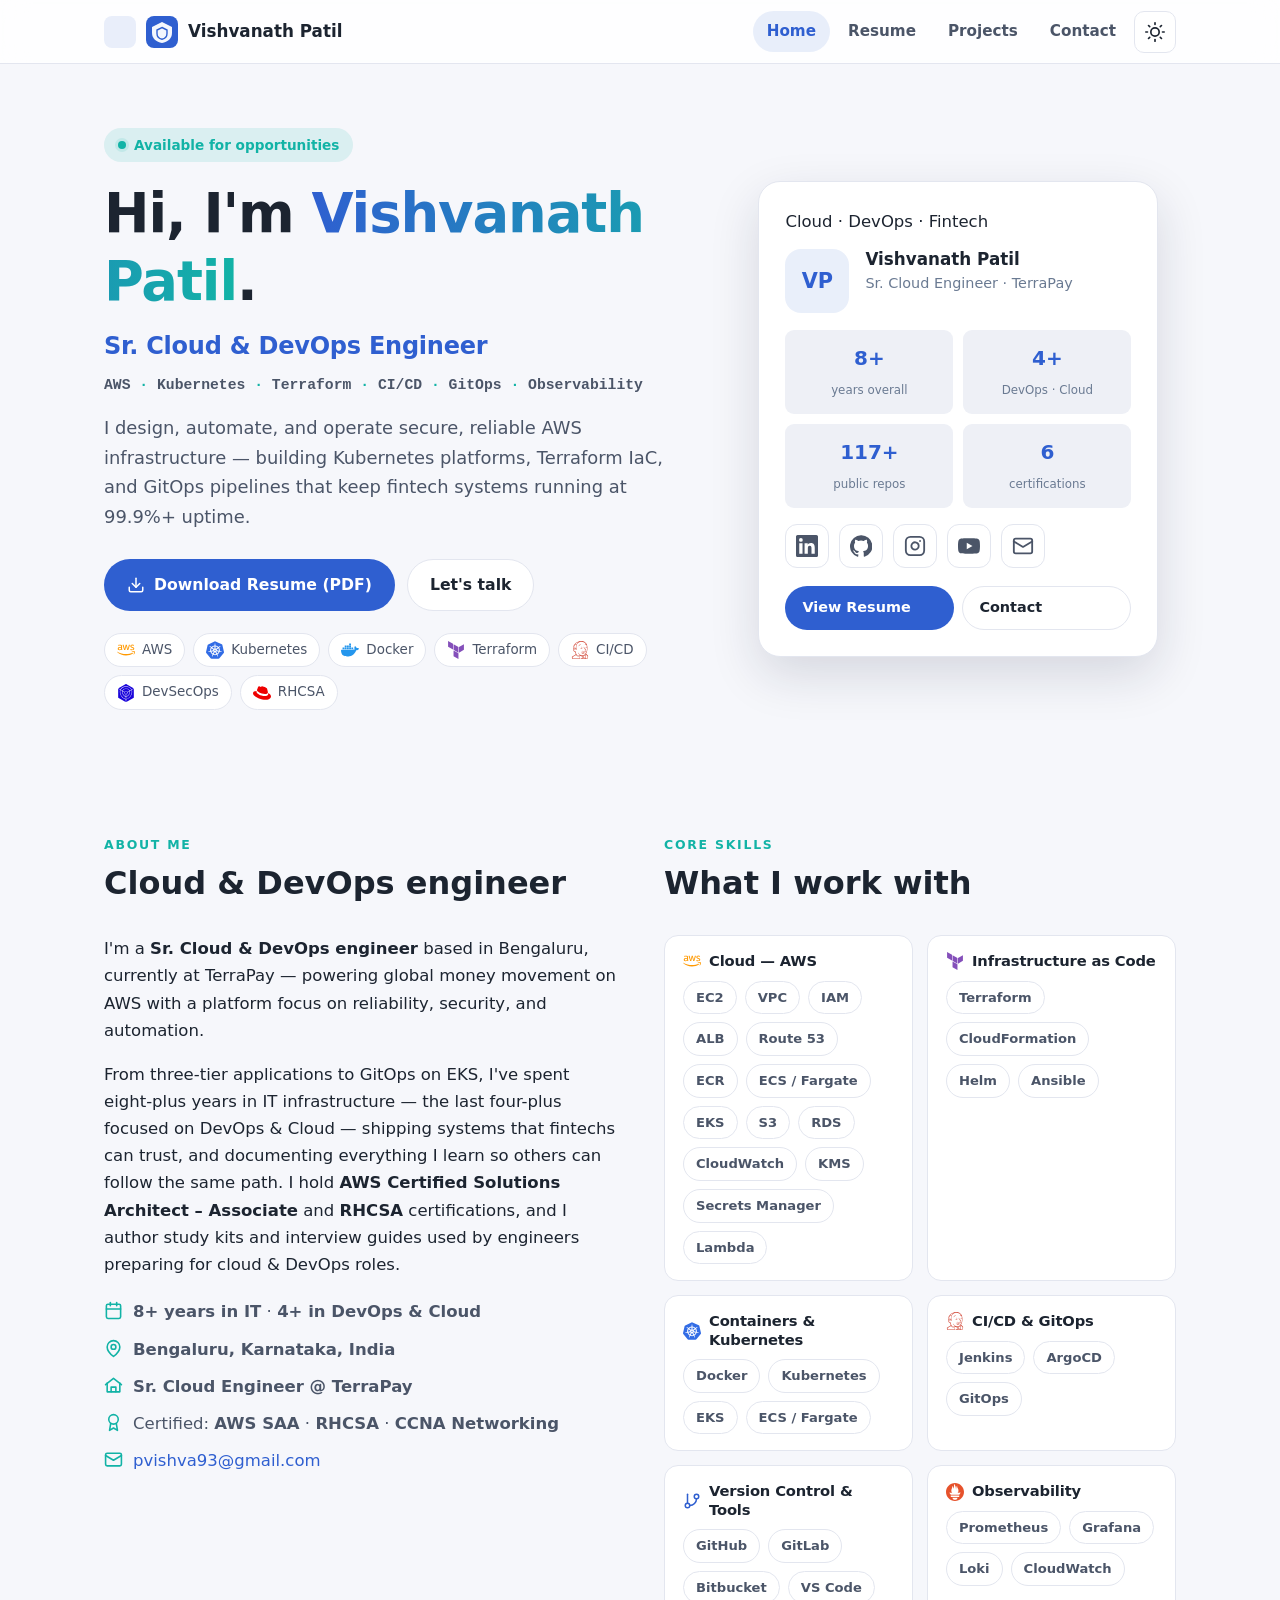
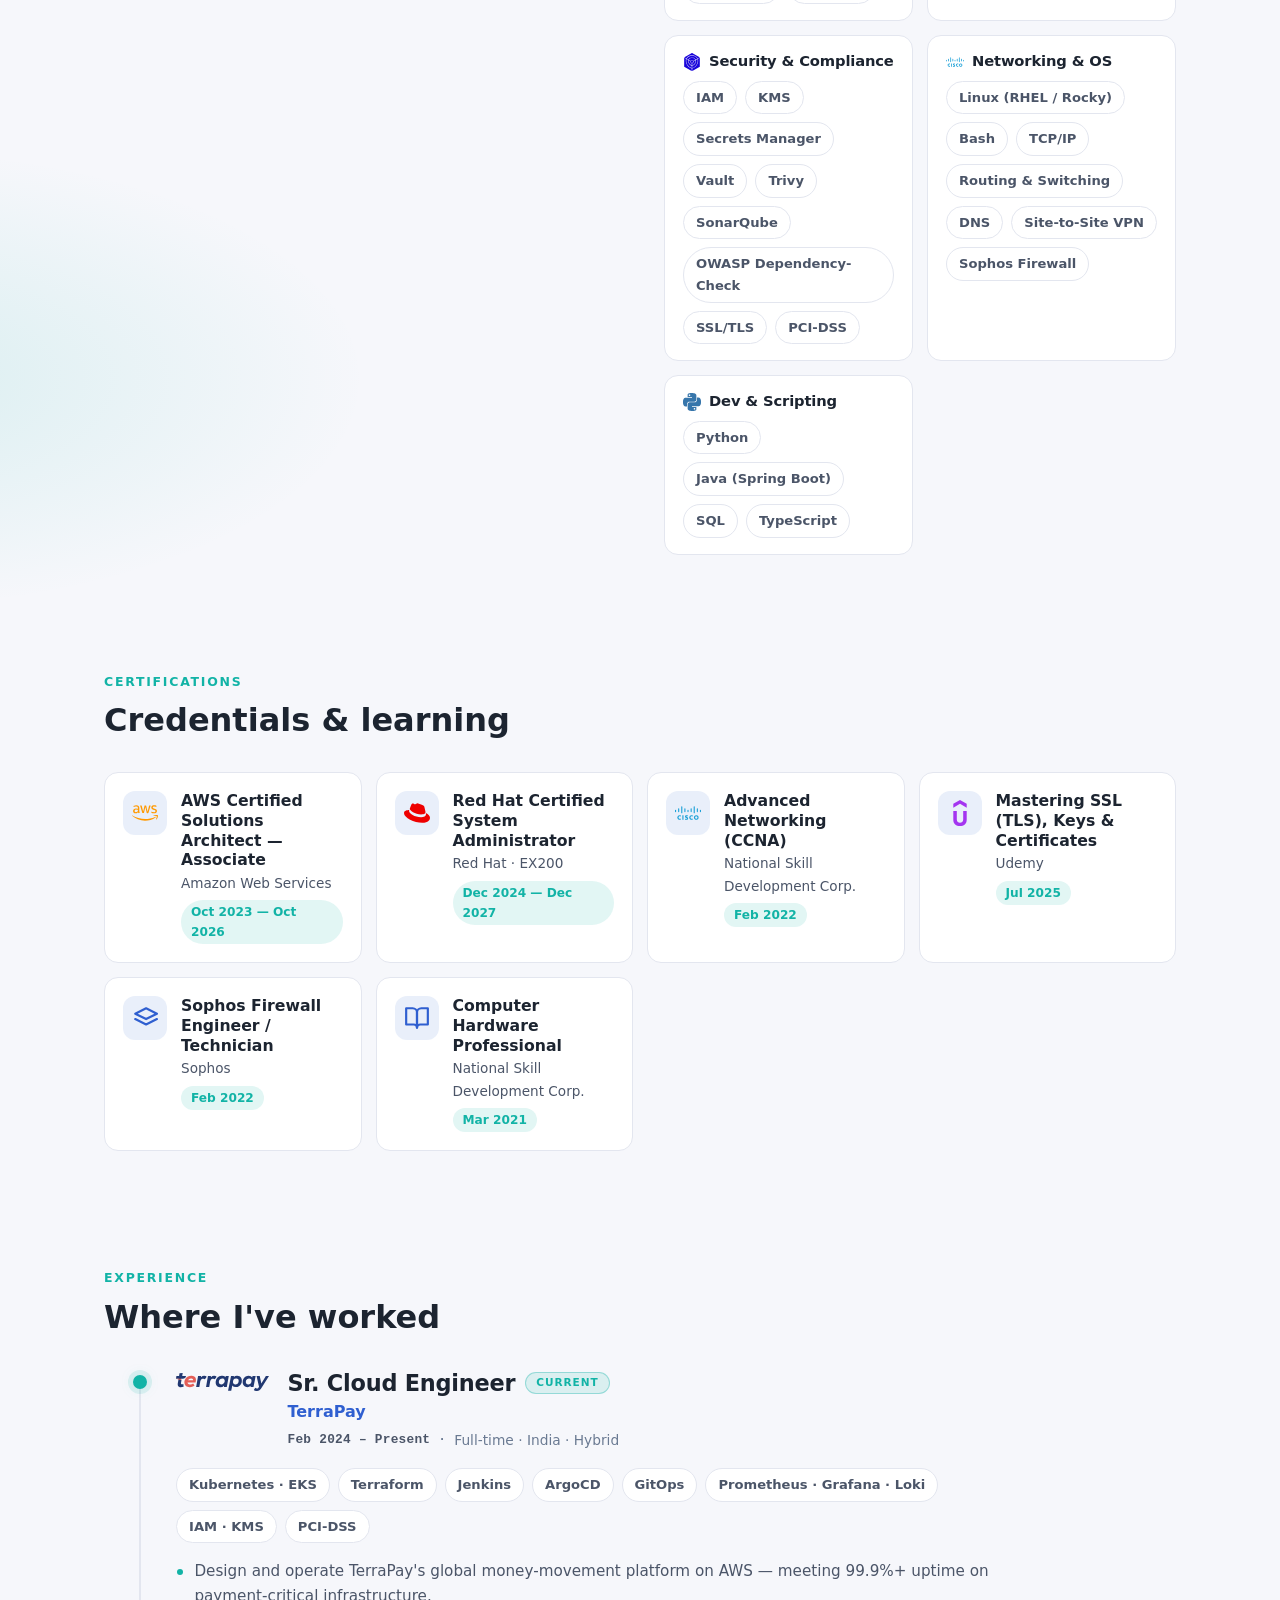
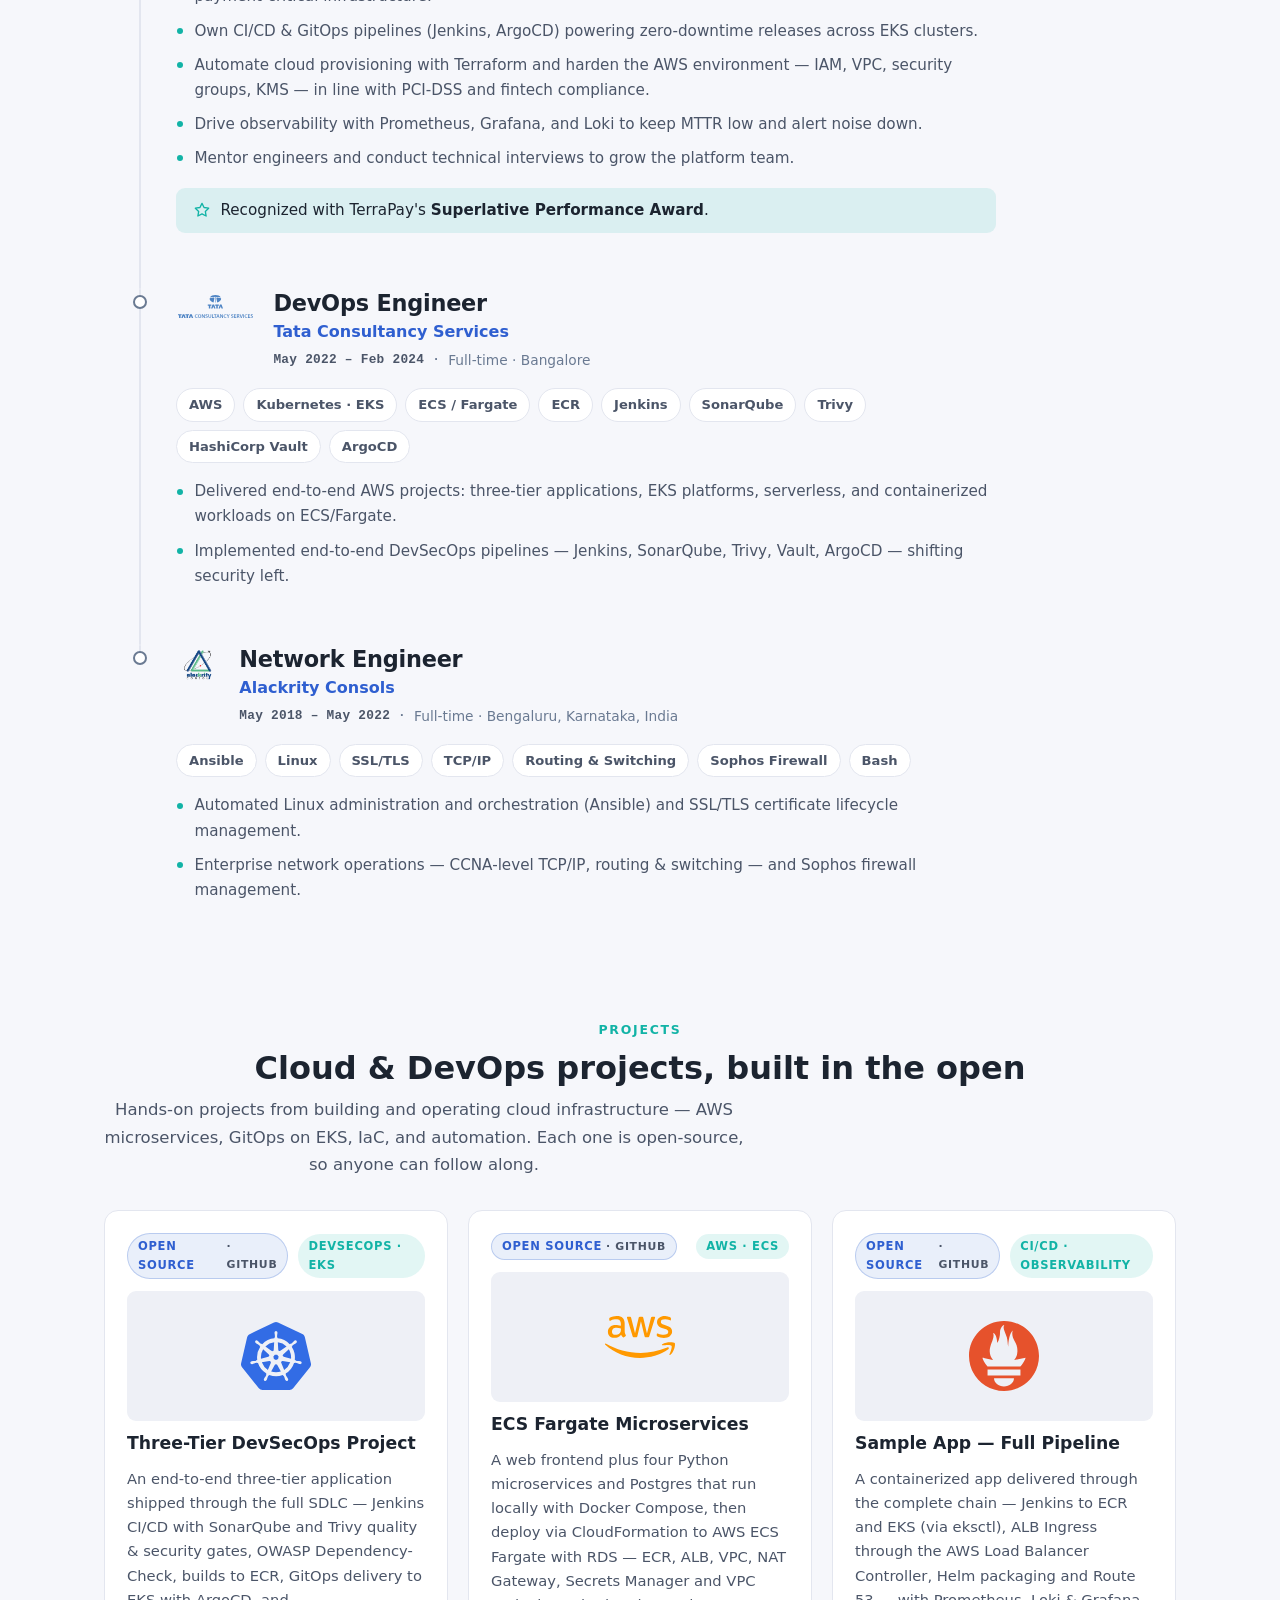
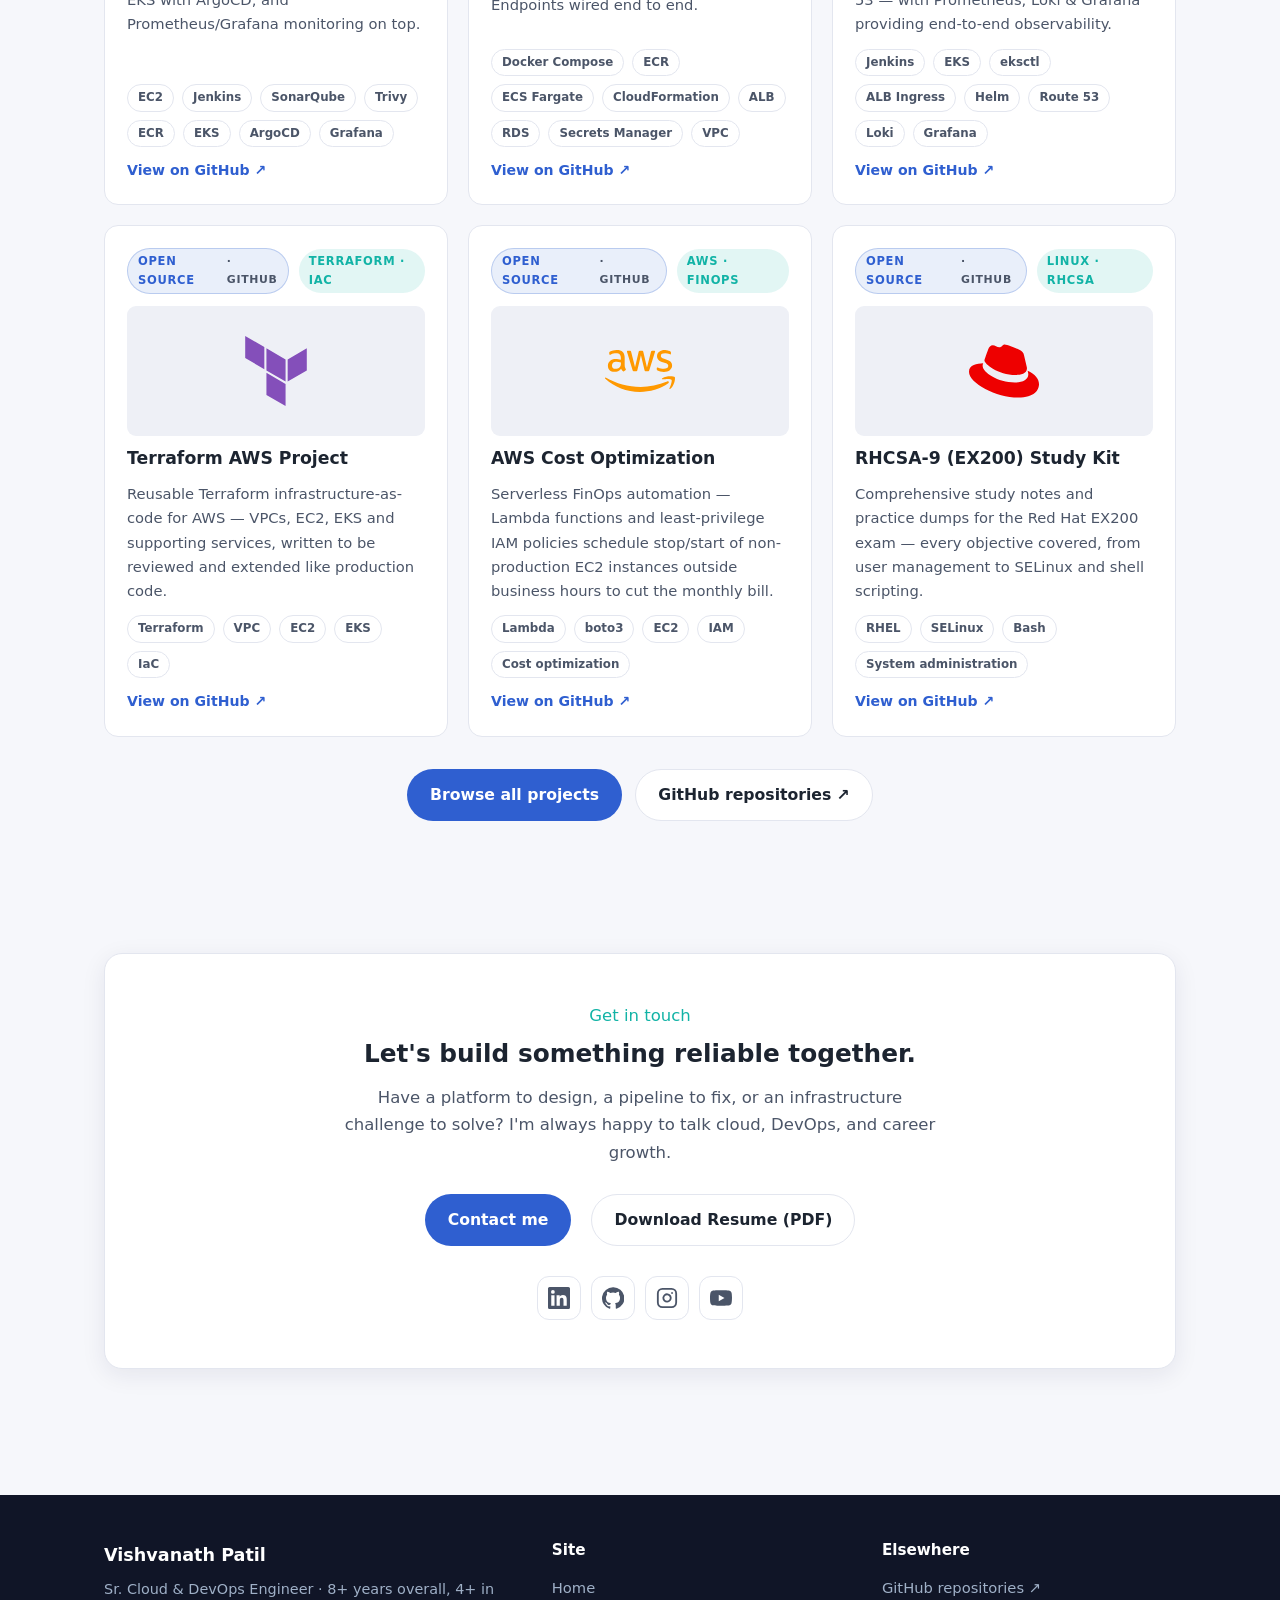
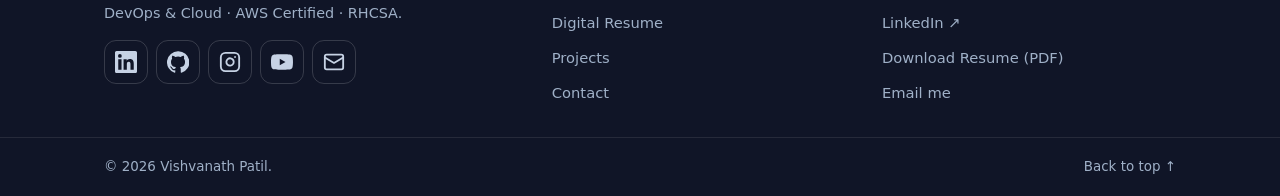
==== index.html @ a696e3a3 "Declutter resume CTAs, add open-to line, unify labels, tighten education - Hero drops the redundant " ====
<!DOCTYPE html>
<html lang="en">
<head>
  <meta charset="UTF-8">
  <meta name="viewport" content="width=device-width, initial-scale=1">
  <meta name="color-scheme" content="dark light">
  <title>Vishvanath Patil — Sr. Cloud &amp; DevOps Engineer</title>
  <meta name="description" content="Vishvanath Patil — Sr. Cloud & DevOps Engineer at TerraPay, Bengaluru. AWS Certified Solutions Architect & RHCSA with 8+ years designing, automating and operating resilient AWS infrastructure — Kubernetes (EKS), Terraform, CI/CD, GitOps and Observability at fintech scale. Portfolio, digital resume and open-source projects.">
  <meta name="author" content="Vishvanath Patil">
  <meta name="theme-color" content="#2f5fd0">
  <link rel="canonical" href="https://Vishvanath-Patil.github.io/My-Project/">

  <!-- Open Graph (social sharing) -->
  <meta property="og:title" content="Vishvanath Patil — Sr. Cloud & DevOps Engineer">
  <meta property="og:description" content="AWS · Kubernetes · Terraform · CI/CD · GitOps · Observability. Sr. Cloud & DevOps Engineer with 8+ years designing, automating and operating resilient AWS infrastructure at fintech scale.">
  <meta property="og:type" content="website">
  <meta property="og:url" content="https://Vishvanath-Patil.github.io/My-Project/">
  <meta property="og:image" content="https://Vishvanath-Patil.github.io/My-Project/assets/img/og-cover.svg">
  <meta property="og:site_name" content="Vishvanath Patil — Career Portfolio">

  <!-- Twitter / X card -->
  <meta name="twitter:card" content="summary_large_image">
  <meta name="twitter:title" content="Vishvanath Patil — Sr. Cloud & DevOps Engineer">
  <meta name="twitter:description" content="AWS · Kubernetes · Terraform · CI/CD · GitOps · Observability — designing, automating and operating resilient AWS infrastructure at fintech scale.">
  <meta name="twitter:image" content="https://Vishvanath-Patil.github.io/My-Project/assets/img/og-cover.svg">

  <link rel="icon" type="image/svg+xml" href="favicon.svg">
  <link rel="stylesheet" href="assets/css/style.css">

  <!-- Structured data: Person -->
  <script type="application/ld+json">
  {
    "@context": "https://schema.org/",
    "@type": "Person",
    "name": "Vishvanath Patil",
    "url": "https://Vishvanath-Patil.github.io/My-Project/",
    "image": "https://github.com/Vishvanath-Patil.png",
    "jobTitle": "Sr. Cloud Engineer",
    "worksFor": { "@type": "Organization", "name": "TerraPay" },
    "address": { "@type": "PostalAddress", "addressLocality": "Bengaluru", "addressRegion": "Karnataka", "addressCountry": "IN" },
    "email": "mailto:pvishva93@gmail.com",
    "telephone": "+91-92410-93877",
    "alumniOf": { "@type": "CollegeOrUniversity", "name": "B.E., Computer Engineering" },
    "knowsAbout": ["AWS", "Kubernetes", "Terraform", "CI/CD", "GitOps", "DevSecOps", "Observability", "Docker", "Jenkins", "ArgoCD", "Linux", "Networking"],
    "sameAs": [
      "https://github.com/Vishvanath-Patil",
      "https://www.linkedin.com/in/vishvanath-patil/",
      "https://instagram.com/vishvanath.patil",
      "https://youtube.com/@VishvanathPatil"
    ]
  }
  </script>
</head>
<body id="top">
  <a class="skip-link" href="#main">Skip to main content</a>

  <!-- ======================= NAV ======================= -->
  <header class="nav">
    <div class="nav-inner">
      <a class="nav-brand" href="index.html" aria-label="Home">
        <span class="nav-photo" data-avatar></span>
        <svg class="brand-shield" viewBox="0 0 32 32" fill="none" aria-hidden="true" focusable="false">
          <rect width="32" height="32" rx="8" fill="#2f5fd0"/>
          <path d="M16 6 26 11v6c0 5.5-4.2 9.1-10 9.9-5.8-.8-10-4.4-10-9.9v-6L16 6z" fill="#fff" opacity=".95"/>
          <path d="M16 11.5 21 14v3.6c0 3.2-2.3 5.2-5 5.7-2.7-.5-5-2.5-5-5.7V14l5-2.5z" fill="none" stroke="#2f5fd0" stroke-width="1.4"/>
        </svg>
        <span data-brand-name>Vishvanath Patil</span>
      </a>

      <button class="nav-toggle" id="navToggle" aria-controls="navMenu" aria-expanded="false" aria-label="Toggle navigation menu">
        <svg viewBox="0 0 24 24" fill="none" stroke="currentColor" stroke-width="2" stroke-linecap="round" aria-hidden="true" focusable="false"><line x1="4" y1="7" x2="20" y2="7"/><line x1="4" y1="12" x2="20" y2="12"/><line x1="4" y1="17" x2="20" y2="17"/></svg>
      </button>

      <ul class="nav-links" id="navMenu">
        <li><a href="index.html" aria-current="page">Home</a></li>
        <li><a href="resume.html">Resume</a></li>
        <li><a href="products.html">Projects</a></li>
        <li><a href="contact.html">Contact</a></li>
        <li>
          <button class="icon-btn" id="themeToggle" aria-label="Toggle dark / light theme">
            <svg class="icon-theme-dark" viewBox="0 0 24 24" fill="none" stroke="currentColor" stroke-width="2" stroke-linecap="round" stroke-linejoin="round" aria-hidden="true" focusable="false"><path d="M21 12.79A9 9 0 1 1 11.21 3 7 7 0 0 0 21 12.79z"/></svg>
            <svg class="icon-theme-light" viewBox="0 0 24 24" fill="none" stroke="currentColor" stroke-width="2" stroke-linecap="round" stroke-linejoin="round" aria-hidden="true" focusable="false"><circle cx="12" cy="12" r="5"/><line x1="12" y1="1" x2="12" y2="3"/><line x1="12" y1="21" x2="12" y2="23"/><line x1="4.22" y1="4.22" x2="5.64" y2="5.64"/><line x1="18.36" y1="18.36" x2="19.78" y2="19.78"/><line x1="1" y1="12" x2="3" y2="12"/><line x1="21" y1="12" x2="23" y2="12"/><line x1="4.22" y1="19.78" x2="5.64" y2="18.36"/><line x1="18.36" y1="5.64" x2="19.78" y2="4.22"/></svg>
          </button>
        </li>
      </ul>
    </div>
  </header>

  <main id="main">

    <!-- ======================= HERO ======================= -->
    <section class="hero">
      <div class="wrap hero-grid">
        <div>
          <span class="hero-eyebrow"><span class="dot"></span> Available for opportunities</span>
          <h1>Hi, I'm <span class="grad">Vishvanath Patil</span>.</h1>
          <p class="hero-role">Sr. Cloud &amp; DevOps Engineer</p>
          <p class="hero-stack">AWS <span class="dot-sep">·</span> Kubernetes <span class="dot-sep">·</span> Terraform <span class="dot-sep">·</span> CI/CD <span class="dot-sep">·</span> GitOps <span class="dot-sep">·</span> Observability</p>
          <p class="hero-sub">I design, automate, and operate secure, reliable AWS infrastructure — building Kubernetes platforms, Terraform IaC, and GitOps pipelines that keep fintech systems running at 99.9%+ uptime.</p>

          <div class="hero-cta">
            <a class="btn btn-primary" href="assets/resume/Resume.pdf" download="Vishvanath-Patil-Resume.pdf">
              <svg viewBox="0 0 24 24" fill="none" stroke="currentColor" stroke-width="2" stroke-linecap="round" stroke-linejoin="round" aria-hidden="true" focusable="false"><path d="M21 15v4a2 2 0 0 1-2 2H5a2 2 0 0 1-2-2v-4"/><polyline points="7 10 12 15 17 10"/><line x1="12" y1="15" x2="12" y2="3"/></svg>
              Download Resume (PDF)
            </a>
            <a class="btn btn-ghost" href="contact.html">Let's talk</a>
          </div>

          <ul class="hero-quick">
            <li><img src="assets/img/brand/aws.svg" alt="">AWS</li>
            <li><img src="assets/img/brand/kubernetes.svg" alt="">Kubernetes</li>
            <li><img src="assets/img/brand/docker.svg" alt="">Docker</li>
            <li><img src="assets/img/brand/terraform.svg" alt="">Terraform</li>
            <li><img src="assets/img/brand/jenkins.svg" alt="">CI/CD</li>
            <li><img src="assets/img/brand/trivy.svg" alt="">DevSecOps</li>
            <li><img src="assets/img/brand/redhat.svg" alt="">RHCSA</li>
          </ul>
        </div>

        <!-- hero art: profile card -->
        <div class="hero-art">
          <div class="hero-card">
            <div class="card-top">
              <span class="card-tag">Cloud · DevOps · Fintech</span>
            </div>
            <div style="display:flex; align-items:center; gap:16px; margin-top:14px;">
              <span data-avatar style="flex:0 0 auto; width:64px; height:64px; border-radius:16px; background:var(--primary-soft); color:var(--primary); display:inline-flex; align-items:center; justify-content:center; font-weight:800; font-size:1.3rem;">VP</span>
              <div>
                <h3>Vishvanath Patil</h3>
                <p class="who">Sr. Cloud Engineer · TerraPay</p>
              </div>
            </div>

            <div class="card-stats">
              <div class="card-stat"><b>8+</b><span>years overall</span></div>
              <div class="card-stat"><b>4+</b><span>DevOps · Cloud</span></div>
              <div class="card-stat"><b>117+</b><span>public repos</span></div>
              <div class="card-stat"><b>6</b><span>certifications</span></div>
            </div>

            <ul class="socials" data-socials="mail" style="margin-bottom:18px;"></ul>

            <div class="card-actions">
              <a class="btn btn-primary btn-sm" href="resume.html">View Resume</a>
              <a class="btn btn-ghost btn-sm" href="contact.html">Contact</a>
            </div>
          </div>
        </div>
      </div>
    </section>

    <!-- ======================= ABOUT ======================= -->
    <section id="about">
      <div class="wrap split">
        <div>
          <div class="section-head">
            <span class="eyebrow">About me</span>
            <h2>Cloud &amp; DevOps engineer</h2>
          </div>
          <p>I'm a <strong>Sr. Cloud &amp; DevOps engineer</strong> based in Bengaluru, currently at TerraPay — powering global money movement on AWS with a platform focus on reliability, security, and automation.</p>
          <p>From three-tier applications to GitOps on EKS, I've spent eight-plus years in IT infrastructure — the last four-plus focused on DevOps &amp; Cloud — shipping systems that fintechs can trust, and documenting everything I learn so others can follow the same path. I hold <strong>AWS Certified Solutions Architect – Associate</strong> and <strong>RHCSA</strong> certifications, and I author study kits and interview guides used by engineers preparing for cloud &amp; DevOps roles.</p>

          <ul class="about-facts">
            <li>
              <svg viewBox="0 0 24 24" fill="none" stroke="currentColor" stroke-width="2" stroke-linecap="round" stroke-linejoin="round" aria-hidden="true" focusable="false"><rect x="3" y="4" width="18" height="18" rx="2"/><line x1="16" y1="2" x2="16" y2="6"/><line x1="8" y1="2" x2="8" y2="6"/><line x1="3" y1="10" x2="21" y2="10"/></svg>
              <span><b>8+ years in IT</b> · <b>4+ in DevOps &amp; Cloud</b></span>
            </li>
            <li>
              <svg viewBox="0 0 24 24" fill="none" stroke="currentColor" stroke-width="2" stroke-linecap="round" stroke-linejoin="round" aria-hidden="true" focusable="false"><path d="M20 10c0 6-8 12-8 12s-8-6-8-12a8 8 0 0 1 16 0z"/><circle cx="12" cy="10" r="3"/></svg>
              <span><b>Bengaluru, Karnataka, India</b></span>
            </li>
            <li>
              <svg viewBox="0 0 24 24" fill="none" stroke="currentColor" stroke-width="2" stroke-linecap="round" stroke-linejoin="round" aria-hidden="true" focusable="false"><path d="M22 11 12 3 2 11"/><path d="M4 9v11h16V9"/><path d="M9 20v-6h6v6"/></svg>
              <span><b>Sr. Cloud Engineer @ TerraPay</b></span>
            </li>
            <li>
              <svg viewBox="0 0 24 24" fill="none" stroke="currentColor" stroke-width="2" stroke-linecap="round" stroke-linejoin="round" aria-hidden="true" focusable="false"><circle cx="12" cy="8" r="6"/><path d="M15.5 13 17 22l-5-3-5 3 1.5-9"/></svg>
              <span>Certified: <b>AWS SAA</b> · <b>RHCSA</b> · <b>CCNA Networking</b></span>
            </li>
            <li>
              <svg viewBox="0 0 24 24" fill="none" stroke="currentColor" stroke-width="2" stroke-linecap="round" stroke-linejoin="round" aria-hidden="true" focusable="false"><rect x="2" y="4" width="20" height="16" rx="2"/><path d="m22 7-10 6L2 7"/></svg>
              <span><a href="mailto:pvishva93@gmail.com">pvishva93@gmail.com</a></span>
            </li>
          </ul>
        </div>

        <!-- skills -->
        <div>
          <div class="section-head">
            <span class="eyebrow">Core skills</span>
            <h2>What I work with</h2>
          </div>
          <div class="skill-groups">
            <div class="skill-group">
              <h3><img src="assets/img/brand/aws.svg" alt="AWS logo">Cloud — AWS</h3>
              <ul class="chips">
                <li>EC2</li><li>VPC</li><li>IAM</li><li>ALB</li><li>Route 53</li><li>ECR</li><li>ECS / Fargate</li><li>EKS</li><li>S3</li><li>RDS</li><li>CloudWatch</li><li>KMS</li><li>Secrets Manager</li><li>Lambda</li>
              </ul>
            </div>
            <div class="skill-group">
              <h3><img src="assets/img/brand/terraform.svg" alt="Terraform logo">Infrastructure as Code</h3>
              <ul class="chips">
                <li>Terraform</li><li>CloudFormation</li><li>Helm</li><li>Ansible</li>
              </ul>
            </div>
            <div class="skill-group">
              <h3><img src="assets/img/brand/kubernetes.svg" alt="Kubernetes logo">Containers &amp; Kubernetes</h3>
              <ul class="chips">
                <li>Docker</li><li>Kubernetes</li><li>EKS</li><li>ECS / Fargate</li>
              </ul>
            </div>
            <div class="skill-group">
              <h3><img src="assets/img/brand/jenkins.svg" alt="Jenkins logo">CI/CD &amp; GitOps</h3>
              <ul class="chips">
                <li>Jenkins</li><li>ArgoCD</li><li>GitOps</li>
              </ul>
            </div>
            <div class="skill-group">
              <h3><svg viewBox="0 0 24 24" fill="none" stroke="currentColor" stroke-width="2" stroke-linecap="round" stroke-linejoin="round" aria-hidden="true" focusable="false"><line x1="6" y1="3" x2="6" y2="15"/><circle cx="18" cy="6" r="3"/><circle cx="6" cy="18" r="3"/><path d="M18 9a9 9 0 0 1-9 9"/></svg>Version Control &amp; Tools</h3>
              <ul class="chips">
                <li>GitHub</li><li>GitLab</li><li>Bitbucket</li><li>VS Code</li>
              </ul>
            </div>
            <div class="skill-group">
              <h3><img src="assets/img/brand/prometheus.svg" alt="Prometheus logo">Observability</h3>
              <ul class="chips">
                <li>Prometheus</li><li>Grafana</li><li>Loki</li><li>CloudWatch</li>
              </ul>
            </div>
            <div class="skill-group">
              <h3><img src="assets/img/brand/trivy.svg" alt="Trivy logo">Security &amp; Compliance</h3>
              <ul class="chips">
                <li>IAM</li><li>KMS</li><li>Secrets Manager</li><li>Vault</li><li>Trivy</li><li>SonarQube</li><li>OWASP Dependency-Check</li><li>SSL/TLS</li><li>PCI-DSS</li>
              </ul>
            </div>
            <div class="skill-group">
              <h3><img src="assets/img/brand/cisco.svg" alt="Cisco logo">Networking &amp; OS</h3>
              <ul class="chips">
                <li>Linux (RHEL / Rocky)</li><li>Bash</li><li>TCP/IP</li><li>Routing &amp; Switching</li><li>DNS</li><li>Site-to-Site VPN</li><li>Sophos Firewall</li>
              </ul>
            </div>
            <div class="skill-group">
              <h3><img src="assets/img/brand/python.svg" alt="Python logo">Dev &amp; Scripting</h3>
              <ul class="chips">
                <li>Python</li><li>Java (Spring Boot)</li><li>SQL</li><li>TypeScript</li>
              </ul>
            </div>
          </div>
        </div>
      </div>
    </section>

    <!-- ======================= CERTIFICATIONS ======================= -->
    <section id="certs">
      <div class="wrap">
        <div class="section-head">
          <span class="eyebrow">Certifications</span>
          <h2>Credentials &amp; learning</h2>
        </div>
        <div class="cert-grid">
          <div class="cert">
            <span class="ico"><img src="assets/img/brand/aws.svg" alt=""></span>
            <div>
              <h4>AWS Certified Solutions Architect — Associate</h4>
              <p>Amazon Web Services</p>
              <span class="when">Oct 2023 — Oct 2026</span>
            </div>
          </div>
          <div class="cert">
            <span class="ico"><img src="assets/img/brand/redhat.svg" alt=""></span>
            <div>
              <h4>Red Hat Certified System Administrator</h4>
              <p>Red Hat · EX200</p>
              <span class="when">Dec 2024 — Dec 2027</span>
            </div>
          </div>
          <div class="cert">
            <span class="ico"><img src="assets/img/brand/cisco.svg" alt=""></span>
            <div>
              <h4>Advanced Networking (CCNA)</h4>
              <p>National Skill Development Corp.</p>
              <span class="when">Feb 2022</span>
            </div>
          </div>
          <div class="cert">
            <span class="ico"><img src="assets/img/brand/udemy.svg" alt=""></span>
            <div>
              <h4>Mastering SSL (TLS), Keys &amp; Certificates</h4>
              <p>Udemy</p>
              <span class="when">Jul 2025</span>
            </div>
          </div>
          <div class="cert">
            <span class="ico"><svg viewBox="0 0 24 24" fill="none" stroke="currentColor" stroke-width="2" stroke-linecap="round" stroke-linejoin="round" aria-hidden="true" focusable="false"><path d="M23 8l-10 5L3 8l10-5 10 5z"/><path d="M3 13l10 5 10-5"/></svg></span>
            <div>
              <h4>Sophos Firewall Engineer / Technician</h4>
              <p>Sophos</p>
              <span class="when">Feb 2022</span>
            </div>
          </div>
          <div class="cert">
            <span class="ico"><svg viewBox="0 0 24 24" fill="none" stroke="currentColor" stroke-width="2" stroke-linecap="round" stroke-linejoin="round" aria-hidden="true" focusable="false"><path d="M2 3h6a4 4 0 0 1 4 4v14a3 3 0 0 0-3-3H2z"/><path d="M22 3h-6a4 4 0 0 0-4 4v14a3 3 0 0 1 3-3h7z"/></svg></span>
            <div>
              <h4>Computer Hardware Professional</h4>
              <p>National Skill Development Corp.</p>
              <span class="when">Mar 2021</span>
            </div>
          </div>
        </div>
      </div>
    </section>

    <!-- ======================= EXPERIENCE ======================= -->
    <section id="experience">
      <div class="wrap">
        <div class="section-head">
          <span class="eyebrow">Experience</span>
          <h2>Where I've worked</h2>
        </div>
        <ul class="exp-list">
          <li class="exp-item exp-item--current">
            <div class="exp-rail" aria-hidden="true"><span class="exp-node"></span></div>
            <article class="exp-entry">
              <header class="exp-head">
                <span class="exp-logo exp-logo--terrapay">
                  <img class="exp-logo--light" src="assets/img/employers/terrapay.svg" alt="TerraPay" width="149" height="29" loading="lazy" decoding="async">
                  <img class="exp-logo--dark" src="assets/img/employers/terrapay-white.svg" alt="TerraPay" width="149" height="29" loading="lazy" decoding="async">
                </span>
                <div class="exp-id">
                  <h3 class="exp-role">Sr. Cloud Engineer <span class="exp-tag">Current</span></h3>
                  <p class="exp-company">TerraPay</p>
                  <p class="exp-meta"><span class="exp-when"><time datetime="2024-02">Feb 2024</time> – Present</span><span class="exp-where">Full-time · India · Hybrid</span></p>
                </div>
              </header>
              <ul class="chips" aria-label="Technologies">
                <li>Kubernetes · EKS</li>
                <li>Terraform</li>
                <li>Jenkins</li>
                <li>ArgoCD</li>
                <li>GitOps</li>
                <li>Prometheus · Grafana · Loki</li>
                <li>IAM · KMS</li>
                <li>PCI-DSS</li>
              </ul>
              <ul class="exp-points">
                <li>Design and operate TerraPay's global money-movement platform on AWS — meeting 99.9%+ uptime on payment-critical infrastructure.</li>
                <li>Own CI/CD &amp; GitOps pipelines (Jenkins, ArgoCD) powering zero-downtime releases across EKS clusters.</li>
                <li>Automate cloud provisioning with Terraform and harden the AWS environment — IAM, VPC, security groups, KMS — in line with PCI-DSS and fintech compliance.</li>
                <li>Drive observability with Prometheus, Grafana, and Loki to keep MTTR low and alert noise down.</li>
                <li>Mentor engineers and conduct technical interviews to grow the platform team.</li>
                <li class="exp-award">
                  <svg viewBox="0 0 24 24" fill="none" stroke="currentColor" stroke-width="2" stroke-linecap="round" stroke-linejoin="round" aria-hidden="true" focusable="false"><polygon points="12 2 15.09 8.26 22 9.27 17 14.14 18.18 21.02 12 17.77 5.82 21.02 7 14.14 2 9.27 8.91 8.26 12 2"/></svg>
                  <span>Recognized with TerraPay's <strong>Superlative Performance Award</strong>.</span>
                </li>
              </ul>
            </article>
          </li>
          <li class="exp-item">
            <div class="exp-rail" aria-hidden="true"><span class="exp-node"></span></div>
            <article class="exp-entry">
              <header class="exp-head">
                <span class="exp-logo exp-logo--tcs">
                  <img class="exp-logo--light" src="assets/img/employers/tcs.svg" alt="Tata Consultancy Services" width="400" height="130" loading="lazy" decoding="async">
                  <img class="exp-logo--dark" src="assets/img/employers/tcs-white.svg" alt="Tata Consultancy Services" width="400" height="130" loading="lazy" decoding="async">
                </span>
                <div class="exp-id">
                  <h3 class="exp-role">DevOps Engineer</h3>
                  <p class="exp-company">Tata Consultancy Services</p>
                  <p class="exp-meta"><span class="exp-when"><time datetime="2022-05">May 2022</time> – <time datetime="2024-02">Feb 2024</time></span><span class="exp-where">Full-time · Bangalore</span></p>
                </div>
              </header>
              <ul class="chips" aria-label="Technologies">
                <li>AWS</li>
                <li>Kubernetes · EKS</li>
                <li>ECS / Fargate</li>
                <li>ECR</li>
                <li>Jenkins</li>
                <li>SonarQube</li>
                <li>Trivy</li>
                <li>HashiCorp Vault</li>
                <li>ArgoCD</li>
              </ul>
              <ul class="exp-points">
                <li>Delivered end-to-end AWS projects: three-tier applications, EKS platforms, serverless, and containerized workloads on ECS/Fargate.</li>
                <li>Implemented end-to-end DevSecOps pipelines — Jenkins, SonarQube, Trivy, Vault, ArgoCD — shifting security left.</li>
              </ul>
            </article>
          </li>
          <li class="exp-item">
            <div class="exp-rail" aria-hidden="true"><span class="exp-node"></span></div>
            <article class="exp-entry">
              <header class="exp-head">
                <span class="exp-logo exp-logo--alackrity">
                  <img class="exp-logo--light" src="assets/img/employers/alackrity.png" alt="Alackrity Consols" width="640" height="452" loading="lazy" decoding="async">
                  <img class="exp-logo--dark" src="assets/img/employers/alackrity-white.png" alt="Alackrity Consols" width="640" height="452" loading="lazy" decoding="async">
                </span>
                <div class="exp-id">
                  <h3 class="exp-role">Network Engineer</h3>
                  <p class="exp-company">Alackrity Consols</p>
                  <p class="exp-meta"><span class="exp-when"><time datetime="2018-05">May 2018</time> – <time datetime="2022-05">May 2022</time></span><span class="exp-where">Full-time · Bengaluru, Karnataka, India</span></p>
                </div>
              </header>
              <ul class="chips" aria-label="Technologies">
                <li>Ansible</li>
                <li>Linux</li>
                <li>SSL/TLS</li>
                <li>TCP/IP</li>
                <li>Routing &amp; Switching</li>
                <li>Sophos Firewall</li>
                <li>Bash</li>
              </ul>
              <ul class="exp-points">
                <li>Automated Linux administration and orchestration (Ansible) and SSL/TLS certificate lifecycle management.</li>
                <li>Enterprise network operations — CCNA-level TCP/IP, routing &amp; switching — and Sophos firewall management.</li>
              </ul>
            </article>
          </li>
        </ul>
      </div>
    </section>

    <!-- ======================= PROJECTS ======================= -->
    <section id="projects">
      <div class="wrap">
        <div class="section-head center">
          <span class="eyebrow">Projects</span>
          <h2>Cloud &amp; DevOps projects, built in the open</h2>
          <p>Hands-on projects from building and operating cloud infrastructure — AWS microservices, GitOps on EKS, IaC, and automation. Each one is open-source, so anyone can follow along.</p>
        </div>

        <div class="grid-cards">

          <article class="card">
            <div class="card-top">
              <span class="card-price">Open Source <small>· GitHub</small></span>
              <span class="card-tag">DevSecOps · EKS</span>
            </div>
            <div class="thumb">
              <img src="assets/img/brand/kubernetes.svg" alt="">
            </div>
            <h3><a href="https://github.com/Vishvanath-Patil/Jenkins-EKS-ECR-Argocd-Monitoring-Three-Tier-Project" target="_blank" rel="noopener">Three-Tier DevSecOps Project</a></h3>
            <p>An end-to-end three-tier application shipped through the full SDLC — Jenkins CI/CD with SonarQube and Trivy quality &amp; security gates, OWASP Dependency-Check, builds to ECR, GitOps delivery to EKS with ArgoCD, and Prometheus/Grafana monitoring on top.</p>
            <ul class="chips chips-sm" aria-label="Technologies">
              <li>EC2</li><li>Jenkins</li><li>SonarQube</li><li>Trivy</li><li>ECR</li><li>EKS</li><li>ArgoCD</li><li>Grafana</li>
            </ul>
            <div class="link-row">
              <a href="https://github.com/Vishvanath-Patil/Jenkins-EKS-ECR-Argocd-Monitoring-Three-Tier-Project" target="_blank" rel="noopener">View on GitHub ↗</a>
            </div>
          </article>

          <article class="card">
            <div class="card-top">
              <span class="card-price">Open Source <small>· GitHub</small></span>
              <span class="card-tag">AWS · ECS</span>
            </div>
            <div class="thumb">
              <img src="assets/img/brand/aws.svg" alt="">
            </div>
            <h3><a href="https://github.com/Vishvanath-Patil/aws-ecs-fargate-microservices-deployment-project" target="_blank" rel="noopener">ECS Fargate Microservices</a></h3>
            <p>A web frontend plus four Python microservices and Postgres that run locally with Docker Compose, then deploy via CloudFormation to AWS ECS Fargate with RDS — ECR, ALB, VPC, NAT Gateway, Secrets Manager and VPC Endpoints wired end to end.</p>
            <ul class="chips chips-sm" aria-label="Technologies">
              <li>Docker Compose</li><li>ECR</li><li>ECS Fargate</li><li>CloudFormation</li><li>ALB</li><li>RDS</li><li>Secrets Manager</li><li>VPC</li>
            </ul>
            <div class="link-row">
              <a href="https://github.com/Vishvanath-Patil/aws-ecs-fargate-microservices-deployment-project" target="_blank" rel="noopener">View on GitHub ↗</a>
            </div>
          </article>

          <article class="card">
            <div class="card-top">
              <span class="card-price">Open Source <small>· GitHub</small></span>
              <span class="card-tag">CI/CD · Observability</span>
            </div>
            <div class="thumb">
              <img src="assets/img/brand/prometheus.svg" alt="">
            </div>
            <h3><a href="https://github.com/Vishvanath-Patil/Sample-App-Deployment" target="_blank" rel="noopener">Sample App — Full Pipeline</a></h3>
            <p>A containerized app delivered through the complete chain — Jenkins to ECR and EKS (via eksctl), ALB Ingress through the AWS Load Balancer Controller, Helm packaging and Route 53 — with Prometheus, Loki &amp; Grafana providing end-to-end observability.</p>
            <ul class="chips chips-sm" aria-label="Technologies">
              <li>Jenkins</li><li>EKS</li><li>eksctl</li><li>ALB Ingress</li><li>Helm</li><li>Route 53</li><li>Loki</li><li>Grafana</li>
            </ul>
            <div class="link-row">
              <a href="https://github.com/Vishvanath-Patil/Sample-App-Deployment" target="_blank" rel="noopener">View on GitHub ↗</a>
            </div>
          </article>

          <article class="card">
            <div class="card-top">
              <span class="card-price">Open Source <small>· GitHub</small></span>
              <span class="card-tag">Terraform · IaC</span>
            </div>
            <div class="thumb">
              <img src="assets/img/brand/terraform.svg" alt="">
            </div>
            <h3><a href="https://github.com/Vishvanath-Patil/Terraform-AWS-Project" target="_blank" rel="noopener">Terraform AWS Project</a></h3>
            <p>Reusable Terraform infrastructure-as-code for AWS — VPCs, EC2, EKS and supporting services, written to be reviewed and extended like production code.</p>
            <ul class="chips chips-sm" aria-label="Technologies">
              <li>Terraform</li><li>VPC</li><li>EC2</li><li>EKS</li><li>IaC</li>
            </ul>
            <div class="link-row">
              <a href="https://github.com/Vishvanath-Patil/Terraform-AWS-Project" target="_blank" rel="noopener">View on GitHub ↗</a>
            </div>
          </article>

          <article class="card">
            <div class="card-top">
              <span class="card-price">Open Source <small>· GitHub</small></span>
              <span class="card-tag">AWS · FinOps</span>
            </div>
            <div class="thumb">
              <img src="assets/img/brand/aws.svg" alt="">
            </div>
            <h3><a href="https://github.com/Vishvanath-Patil/AWS-Cost-Optimization-Tasks" target="_blank" rel="noopener">AWS Cost Optimization</a></h3>
            <p>Serverless FinOps automation — Lambda functions and least-privilege IAM policies schedule stop/start of non-production EC2 instances outside business hours to cut the monthly bill.</p>
            <ul class="chips chips-sm" aria-label="Technologies">
              <li>Lambda</li><li>boto3</li><li>EC2</li><li>IAM</li><li>Cost optimization</li>
            </ul>
            <div class="link-row">
              <a href="https://github.com/Vishvanath-Patil/AWS-Cost-Optimization-Tasks" target="_blank" rel="noopener">View on GitHub ↗</a>
            </div>
          </article>

          <article class="card">
            <div class="card-top">
              <span class="card-price">Open Source <small>· GitHub</small></span>
              <span class="card-tag">Linux · RHCSA</span>
            </div>
            <div class="thumb">
              <img src="assets/img/brand/redhat.svg" alt="">
            </div>
            <h3><a href="https://github.com/Vishvanath-Patil/RHCSA-9_EX200" target="_blank" rel="noopener">RHCSA-9 (EX200) Study Kit</a></h3>
            <p>Comprehensive study notes and practice dumps for the Red Hat EX200 exam — every objective covered, from user management to SELinux and shell scripting.</p>
            <ul class="chips chips-sm" aria-label="Technologies">
              <li>RHEL</li><li>SELinux</li><li>Bash</li><li>System administration</li>
            </ul>
            <div class="link-row">
              <a href="https://github.com/Vishvanath-Patil/RHCSA-9_EX200" target="_blank" rel="noopener">View on GitHub ↗</a>
            </div>
          </article>

        </div>

        <p class="center" style="margin-top:28px;">
          <a class="btn btn-primary" href="products.html">Browse all projects</a>
          <a class="btn btn-ghost" href="https://github.com/Vishvanath-Patil?tab=repositories" target="_blank" rel="noopener">GitHub repositories ↗</a>
        </p>
      </div>
    </section>

    <!-- ======================= CONTACT CTA ======================= -->
    <section id="contact-cta">
      <div class="wrap">
        <div class="form-card center" style="padding:48px 28px;">
          <span class="eyebrow" style="color:var(--accent);">Get in touch</span>
          <h2 style="margin:10px 0 14px;">Let's build something reliable together.</h2>
          <p style="color:var(--text-soft); max-width:600px; margin:0 auto 24px;">Have a platform to design, a pipeline to fix, or an infrastructure challenge to solve? I'm always happy to talk cloud, DevOps, and career growth.</p>
          <div style="display:flex; flex-wrap:wrap; gap:12px; justify-content:center;">
            <a class="btn btn-primary" href="contact.html">Contact me</a>
            <a class="btn btn-ghost" href="assets/resume/Resume.pdf" download="Vishvanath-Patil-Resume.pdf">Download Resume (PDF)</a>
          </div>
          <ul class="socials" data-socials style="justify-content:center; margin:26px 0 0;"></ul>
        </div>
      </div>
    </section>
  </main>

  <!-- ======================= FOOTER ======================= -->
  <footer class="footer">
    <div class="footer-inner">
      <div>
        <p class="f-brand" data-brand-name>Vishvanath Patil</p>
        <p>Sr. Cloud &amp; DevOps Engineer · 8+ years overall, 4+ in DevOps &amp; Cloud · AWS Certified · RHCSA.</p>
        <ul class="socials" data-socials="mail"></ul>
      </div>
      <div>
        <h4>Site</h4>
        <ul>
          <li><a href="index.html">Home</a></li>
          <li><a href="resume.html">Digital Resume</a></li>
          <li><a href="products.html">Projects</a></li>
          <li><a href="contact.html">Contact</a></li>
        </ul>
      </div>
      <div>
        <h4>Elsewhere</h4>
        <ul>
          <li><a href="https://github.com/Vishvanath-Patil?tab=repositories" target="_blank" rel="noopener">GitHub repositories ↗</a></li>
          <li><a href="https://www.linkedin.com/in/vishvanath-patil/" target="_blank" rel="noopener">LinkedIn ↗</a></li>
          <li><a href="assets/resume/Resume.pdf" download="Vishvanath-Patil-Resume.pdf">Download Resume (PDF)</a></li>
          <li><a href="mailto:pvishva93@gmail.com">Email me</a></li>
        </ul>
      </div>
    </div>
    <div class="footer-bottom">
      <div class="footer-bottom-inner">
        <span>© <span id="year">2026</span> Vishvanath Patil.</span>
        <a href="#top" style="color:#9fb0c7;">Back to top ↑</a>
      </div>
    </div>
  </footer>

  <script src="assets/js/site.js"></script>
</body>
</html>
---- assets/css/style.css ----
/* ============================================================
   Vishvanath Patil — Career Portfolio
   style.css — design system (light/dark, responsive, print)
   ============================================================ */

/* ---------- 1. Design tokens ---------- */
:root {
  /* palette */
  --bg: #f6f7fb;
  --bg-soft: #ffffff;
  --bg-elevated: #ffffff;
  --surface: #ffffff;
  --surface-muted: #eef0f6;
  --border: #e3e6ef;
  --text: #1c2430;
  --text-soft: #4b5568;
  --text-faint: #6a7a92;   /* bumped for WCAG AA on light bg */

  --primary: #2f5fd0;
  --primary-ink: #1e3f8f;
  --primary-soft: rgba(47, 95, 208, 0.10);
  --accent: #12b3a6;      /* fintech teal accent */
  --accent-soft: rgba(18, 179, 166, 0.12);
  --danger: #d9534f;

  /* brand social colors */
  --brand-linkedin: #0a66c2;
  --brand-github: #24292f;
  --brand-instagram: #e1306c;
  --brand-youtube: #ff0000;

  /* typography */
  --font-sans: "Segoe UI", -apple-system, BlinkMacSystemFont, system-ui,
               Roboto, "Helvetica Neue", Arial, sans-serif;
  --font-mono: "Cascadia Code", "Consolas", "SF Mono", Menlo, monospace;

  --radius: 14px;
  --radius-sm: 9px;
  --shadow-sm: 0 1px 2px rgba(20, 30, 60, 0.06);
  --shadow-md: 0 6px 24px rgba(20, 30, 60, 0.08);
  --shadow-lg: 0 18px 50px rgba(20, 30, 60, 0.14);

  --nav-h: 64px;
  --maxw: 1120px;
  --transition: 0.18s ease;
  --footer-bg: #101527;
}

/* Dark theme */
[data-theme="dark"] {
  --bg: #0e1420;
  --bg-soft: #131b2a;
  --bg-elevated: #17202f;
  --surface: #161f2e;
  --surface-muted: #1e293b;
  --border: #263247;
  --text: #eef1f7;
  --text-soft: #aab6c9;
  --text-faint: #94a4bd;   /* bumped for WCAG AA on dark bg */

  --primary: #7ea2ff;
  --primary-ink: #dfe8ff;
  --primary-soft: rgba(126, 162, 255, 0.14);
  --accent: #2ed3c4;
  --accent-soft: rgba(46, 211, 196, 0.14);

  --brand-github: #e2e5ea;
  --shadow-sm: 0 1px 2px rgba(0, 0, 0, 0.4);
  --shadow-md: 0 6px 24px rgba(0, 0, 0, 0.35);
  --shadow-lg: 0 18px 50px rgba(0, 0, 0, 0.5);
  --footer-bg: #0a0f1a;
}

/* ---------- 2. Reset / base ---------- */
*, *::before, *::after { box-sizing: border-box; }

html { scroll-behavior: smooth; -webkit-text-size-adjust: 100%; }

/* Respect users who prefer reduced motion */
@media (prefers-reduced-motion: reduce) {
  html { scroll-behavior: auto; }
  *, *::before, *::after {
    animation-duration: 0.001ms !important;
    animation-iteration-count: 1 !important;
    transition-duration: 0.001ms !important;
  }
}

body {
  margin: 0;
  font-family: var(--font-sans);
  font-size: 16.5px;
  line-height: 1.65;
  color: var(--text);
  background:
    radial-gradient(1100px 520px at 85% -10%, var(--primary-soft), transparent 60%),
    radial-gradient(900px 420px at -10% 30%, var(--accent-soft), transparent 55%),
    var(--bg);
  transition: background var(--transition), color var(--transition);
}

img, svg { display: block; max-width: 100%; }
a { color: var(--primary); text-decoration: none; }
a:hover { text-decoration: underline; }
h1, h2, h3, h4 { line-height: 1.25; margin: 0 0 0.5em; color: var(--text); }
p { margin: 0 0 1em; }
ul { margin: 0; padding-left: 1.2em; }
code { font-family: var(--font-mono); font-size: 0.9em;
       background: var(--surface-muted); padding: 0.15em 0.4em; border-radius: 6px; }

:focus-visible { outline: 3px solid var(--accent); outline-offset: 2px; border-radius: 4px; }

.skip-link {
  position: absolute; left: -999px; top: 0;
  background: var(--primary); color: #fff; padding: 0.6em 1em;
  border-radius: 0 0 var(--radius-sm) 0; z-index: 200;
}
.skip-link:focus { left: 0; }

/* ---------- 3. Layout ---------- */
.wrap { max-width: var(--maxw); margin-inline: auto; padding-inline: 24px; }

main { padding-top: calc(var(--nav-h) + 24px); min-height: 70vh; }

section { padding: 56px 0; }
.section-head { margin-bottom: 32px; }
.section-head .eyebrow {
  display: inline-block; text-transform: uppercase; letter-spacing: 0.14em;
  font-size: 0.78rem; font-weight: 700; color: var(--accent); margin-bottom: 8px;
}
.section-head h2 { font-size: clamp(1.5rem, 3vw, 2rem); margin-bottom: 8px; }
.section-head p { color: var(--text-soft); max-width: 640px; margin: 0; }

/* ---------- 4. Navbar ---------- */
.nav {
  position: fixed; inset: 0 0 auto 0; height: var(--nav-h); z-index: 100;
  background: color-mix(in srgb, var(--bg-soft) 82%, transparent);
  backdrop-filter: blur(14px);
  -webkit-backdrop-filter: blur(14px);
  border-bottom: 1px solid var(--border);
}
.nav-inner { max-width: var(--maxw); margin-inline: auto; height: 100%;
             padding-inline: 24px; display: flex; align-items: center; gap: 16px; }
.nav-brand { display: flex; align-items: center; gap: 10px; font-weight: 800;
             font-size: 1.05rem; color: var(--text); }
.nav-brand .nav-photo { width: 32px; height: 32px; flex: 0 0 auto; border-radius: 8px;
                        overflow: hidden; background: var(--primary-soft); }
.nav-brand .nav-photo.is-loaded + .brand-shield { display: none; }
.nav-brand svg { width: 32px; height: 32px; }
.nav-links { margin-left: auto; display: flex; align-items: center; gap: 4px; list-style: none; }
.nav-links a {
  display: inline-block; padding: 8px 14px; border-radius: 999px; font-weight: 600;
  color: var(--text-soft); font-size: 0.95rem;
}
.nav-links a:hover { color: var(--primary); background: var(--primary-soft); text-decoration: none; }
.nav-links a[aria-current="page"] { color: var(--primary); background: var(--primary-soft); }
.nav-cta { margin-left: 4px; }

/* hamburger */
.nav-toggle { display: none; margin-left: auto;
  width: 42px; height: 42px; border: 1px solid var(--border); border-radius: 10px;
  background: var(--surface); cursor: pointer; color: var(--text); align-items: center; justify-content: center;
}
.nav-toggle svg { width: 22px; height: 22px; }

@media (max-width: 860px) {
  .nav-toggle { display: inline-flex; }
  .nav-links {
    position: fixed; top: var(--nav-h); left: 0; right: 0;
    flex-direction: column; align-items: stretch; gap: 2px;
    background: var(--bg-soft); border-bottom: 1px solid var(--border);
    padding: 12px 20px 20px; box-shadow: var(--shadow-md);
    display: none;
  }
  .nav-links.open { display: flex; }
  .nav-links a { padding: 12px 16px; border-radius: 10px; }
  .nav-cta { margin-left: 0; }
}

/* theme toggle icon button */
.icon-btn {
  display: inline-flex; align-items: center; justify-content: center;
  width: 42px; height: 42px; border: 1px solid var(--border); border-radius: 10px;
  background: var(--surface); color: var(--text); cursor: pointer;
  transition: transform var(--transition);
}
.icon-btn:hover { transform: translateY(-2px); }
.icon-btn svg { width: 20px; height: 20px; }
[data-theme="dark"] .icon-theme-light { display: none; }
[data-theme="dark"] .icon-theme-dark { display: inline; }
.icon-theme-dark { display: none; }

/* ---------- 5. Buttons ---------- */
.btn {
  display: inline-flex; align-items: center; gap: 9px;
  padding: 12px 22px; border-radius: 999px; font-weight: 700; font-size: 0.98rem;
  border: 1px solid transparent; cursor: pointer; text-decoration: none;
  transition: transform var(--transition), box-shadow var(--transition), background var(--transition);
}
.btn svg { width: 18px; height: 18px; }
.btn:hover { transform: translateY(-2px); box-shadow: var(--shadow-md); text-decoration: none; }
.btn:active { transform: translateY(0); }

.btn-primary { background: var(--primary); color: #fff; }
.btn-primary:hover { background: var(--primary-ink); }
.btn-ghost { background: var(--surface); color: var(--text); border-color: var(--border); }
.btn-ghost:hover { background: var(--surface-muted); }
.btn-accent { background: var(--accent); color: #07332f; }
.btn-light { background: #fff; color: var(--primary-ink); }
.btn-sm { padding: 9px 16px; font-size: 0.9rem; }
.btn-block { width: 100%; justify-content: center; }
.btn[aria-disabled="true"] { opacity: 0.55; cursor: not-allowed; }

/* ---------- 6. Hero ---------- */
.hero { padding: 40px 0 64px; }
.hero-grid { display: grid; grid-template-columns: 1.15fr 0.85fr; gap: 48px; align-items: center; }
.hero-eyebrow {
  display: inline-flex; align-items: center; gap: 8px;
  background: var(--accent-soft); color: var(--accent);
  font-weight: 700; font-size: 0.85rem; padding: 6px 14px; border-radius: 999px; margin-bottom: 18px;
}
.hero-eyebrow .dot { width: 8px; height: 8px; border-radius: 50%; background: var(--accent);
  box-shadow: 0 0 0 3px var(--accent-soft); animation: pulse 2.4s linear infinite; }
@keyframes pulse { 0%,100% { opacity: 1; } 50% { opacity: 0.35; } }

.hero h1 { font-size: clamp(2.1rem, 5vw, 3.4rem); letter-spacing: -0.02em; margin-bottom: 0.2em; }
.hero h1 .grad {
  background: linear-gradient(92deg, var(--primary), var(--accent));
  -webkit-background-clip: text; background-clip: text; color: transparent;
}
.hero-sub { font-size: 1.12rem; color: var(--text-soft); max-width: 560px; }
.hero-role {
  font-size: clamp(1.2rem, 2.6vw, 1.5rem); font-weight: 800; letter-spacing: -0.01em;
  color: var(--primary); margin: 0 0 6px;
}
.hero-stack {
  font-family: var(--font-mono); font-size: 0.92rem; font-weight: 600;
  color: var(--text-soft); margin: 0 0 16px;
}
.hero-stack .dot-sep { color: var(--accent); }
.hero-cta { display: flex; flex-wrap: wrap; gap: 12px; margin: 28px 0 22px; }
.hero-quick { display: flex; flex-wrap: wrap; gap: 8px; list-style: none; padding: 0; margin: 0; }
.hero-quick li {
  display: inline-flex; align-items: center; gap: 7px;
  font-size: 0.84rem; color: var(--text-soft); background: var(--surface);
  border: 1px solid var(--border); padding: 5px 12px; border-radius: 999px;
}
.hero-quick li svg, .hero-quick li img { width: 18px; height: 18px; flex: 0 0 auto; }

.hero-art { display: flex; justify-content: center; }
.hero-card {
  width: 100%; max-width: 400px; background: var(--surface); border: 1px solid var(--border);
  border-radius: 22px; padding: 26px; box-shadow: var(--shadow-lg); position: relative;
}
.hero-card h3 { font-size: 1.05rem; margin: 0 0 2px; }
.hero-card .who { color: var(--text-faint); font-size: 0.9rem; margin-bottom: 18px; }
.avatar-photo { width: 100%; height: 100%; object-fit: cover; border-radius: inherit; display: block; }
.card-stats { display: grid; grid-template-columns: repeat(2, 1fr); gap: 10px; margin: 16px 0; }
.card-stat { background: var(--surface-muted); border-radius: var(--radius-sm); padding: 12px; text-align: center; }
.card-stat b { display: block; font-size: 1.25rem; color: var(--primary); }
.card-stat span { font-size: 0.74rem; color: var(--text-faint); }
.card-actions { display: flex; gap: 8px; }
.card-actions .btn { flex: 1; }

/* ---------- 7. Socials ---------- */
.socials { display: flex; gap: 10px; list-style: none; padding: 0; margin: 0; }
.socials a {
  display: inline-flex; align-items: center; justify-content: center;
  width: 44px; height: 44px; border-radius: 12px;
  background: var(--surface); border: 1px solid var(--border); color: var(--text-soft);
  transition: transform var(--transition), color var(--transition), border-color var(--transition), box-shadow var(--transition);
}
.socials a svg { width: 22px; height: 22px; }
.socials a:hover { transform: translateY(-3px); box-shadow: var(--shadow-md); }
.socials a[data-net="linkedin"]:hover  { color: var(--brand-linkedin); border-color: var(--brand-linkedin); }
.socials a[data-net="github"]:hover    { color: var(--brand-github); border-color: var(--brand-github); }
.socials a[data-net="instagram"]:hover { color: var(--brand-instagram); border-color: var(--brand-instagram); }
.socials a[data-net="youtube"]:hover   { color: var(--brand-youtube); border-color: var(--brand-youtube); }
.socials a[data-net="mail"]:hover      { color: var(--primary); border-color: var(--primary); }

/* ---------- 8. About / two-col ---------- */
.split { display: grid; grid-template-columns: 1fr 1fr; gap: 48px; align-items: start; }
@media (max-width: 900px) { .split, .hero-grid { grid-template-columns: 1fr; } }

.about-facts { list-style: none; padding: 0; margin: 20px 0 0; display: grid; gap: 10px; }
.about-facts li { display: flex; gap: 10px; align-items: flex-start; color: var(--text-soft); }
.about-facts svg { width: 19px; height: 19px; color: var(--accent); flex: 0 0 auto; margin-top: 3px; }

/* skills — grouped by discipline */
.skill-groups { display: grid; grid-template-columns: repeat(2, 1fr); gap: 14px; }
@media (max-width: 640px) { .skill-groups { grid-template-columns: 1fr; } }
.skill-group {
  background: var(--surface); border: 1px solid var(--border); border-radius: var(--radius);
  padding: 16px 18px;
}
.skill-group h3 {
  display: flex; align-items: center; gap: 8px;
  margin: 0 0 10px; font-size: 0.92rem; letter-spacing: -0.01em;
}
.skill-group h3 img, .skill-group h3 svg { width: 18px; height: 18px; color: var(--primary); flex: 0 0 auto; }

/* chips (technologies) */
.chips { display: flex; flex-wrap: wrap; gap: 8px; list-style: none; padding: 0; margin: 0; }
.chips li {
  font-size: 0.82rem; color: var(--text-soft); background: var(--surface);
  border: 1px solid var(--border); padding: 5px 12px; border-radius: 999px; font-weight: 600;
}
/* smaller variant for project cards */
.chips-sm li { font-size: 0.74rem; padding: 3px 10px; }

/* ---------- 9. Certs ---------- */
.cert-grid { display: grid; grid-template-columns: repeat(auto-fill, minmax(250px, 1fr)); gap: 14px; }
.cert {
  background: var(--surface); border: 1px solid var(--border); border-radius: var(--radius);
  padding: 18px; display: flex; gap: 14px; align-items: flex-start;
  transition: transform var(--transition), box-shadow var(--transition);
}
.cert:hover { transform: translateY(-3px); box-shadow: var(--shadow-md); }
.cert .ico { flex: 0 0 auto; width: 44px; height: 44px; border-radius: 12px;
  background: var(--primary-soft); color: var(--primary);
  display: inline-flex; align-items: center; justify-content: center; }
.cert .ico svg, .cert .ico img { width: 26px; height: 26px; }
.cert h4 { margin: 0 0 2px; font-size: 0.98rem; }
.cert p { margin: 0; font-size: 0.85rem; color: var(--text-soft); }
.cert .when { display: inline-block; margin-top: 6px; font-size: 0.76rem; font-weight: 700;
  color: var(--accent); background: var(--accent-soft); padding: 2px 10px; border-radius: 999px; }

/* ---------- 10. Experience timeline ---------- */
.exp-list { list-style: none; margin: 0; padding: 0; }

/* one career entry = connector rail + content (no row gap so the line reads continuously) */
.exp-item { display: grid; grid-template-columns: 72px minmax(0, 1fr); }
.exp-entry { max-width: 820px; padding-bottom: 56px; }
.exp-item:last-child .exp-entry { padding-bottom: 0; }

/* subtle vertical connector rail */
.exp-rail { position: relative; }
.exp-rail::before {
  content: ""; position: absolute; left: 50%; top: 0; bottom: 0;
  width: 2px; transform: translateX(-50%); border-radius: 2px;
  background: var(--border);
}
.exp-item:first-child .exp-rail::before { top: 8px; }
.exp-item:last-child .exp-rail::before { bottom: auto; height: 14px; }
.exp-node {
  position: absolute; left: 50%; top: 6px; width: 14px; height: 14px;
  transform: translateX(-50%); border-radius: 50%;
  background: var(--bg-elevated); border: 2px solid var(--text-faint);
}
/* current role — slightly stronger node + subtle glow */
.exp-item--current .exp-node {
  background: var(--accent); border-color: var(--accent);
  box-shadow: 0 0 0 5px var(--accent-soft), 0 0 16px var(--accent-soft);
}

/* header: company monogram + (role, company, dates/location) */
.exp-head { display: flex; gap: 18px; align-items: flex-start; margin-bottom: 16px; }
/* company wordmark — no box, reads like part of the text block */
.exp-logo { flex: 0 0 auto; display: inline-flex; align-items: center; margin-top: 4px; }
.exp-logo img { display: block; width: auto; height: 24px; }
.exp-logo img.exp-logo--dark { display: none; }
[data-theme="dark"] .exp-logo img.exp-logo--dark { display: block; }
[data-theme="dark"] .exp-logo img.exp-logo--light { display: none; }
/* per-company wordmark sizing */
.exp-logo--terrapay img { height: 18px; }
.exp-logo--tcs img { height: 27px; }
.exp-logo--alackrity img { height: 32px; }
.exp-role {
  display: flex; align-items: center; flex-wrap: wrap; gap: 4px 10px;
  margin: 0; font-size: clamp(1.15rem, 2.4vw, 1.4rem); letter-spacing: -0.01em;
}
.exp-tag {
  display: inline-block; font-size: 0.66rem; font-weight: 800; letter-spacing: 0.09em;
  text-transform: uppercase; white-space: nowrap;
  color: var(--accent); background: var(--accent-soft);
  border: 1px solid color-mix(in srgb, var(--accent) 35%, transparent);
  padding: 3px 10px; border-radius: 999px;
}
.exp-company { margin: 2px 0 0; font-size: 1rem; font-weight: 700; color: var(--primary); }
.exp-meta { display: flex; flex-wrap: wrap; margin: 4px 0 0; font-size: 0.86rem; }
.exp-when { font-family: var(--font-mono); font-size: 0.8rem; font-weight: 700;
  letter-spacing: 0.02em; color: var(--text-soft); white-space: nowrap; }
.exp-when::after { content: "·"; margin: 0 8px; color: var(--text-faint); }
.exp-where { color: var(--text-faint); }

.exp-entry .chips { margin-bottom: 16px; }

/* responsibilities — clean dot bullets */
.exp-points { list-style: none; margin: 0; padding: 0; display: grid; gap: 9px;
  font-size: 0.95rem; color: var(--text-soft); }
.exp-points li { position: relative; padding-left: 1.15rem; }
.exp-points li::before {
  content: ""; position: absolute; left: 1px; top: 0.62em;
  width: 6px; height: 6px; border-radius: 50%; background: var(--accent);
}

/* award highlight */
.exp-award { display: flex; align-items: center; gap: 10px; margin-top: 8px;
  padding: 10px 14px; color: var(--text);
  background: var(--accent-soft); border-radius: var(--radius-sm); }
.exp-award::before { display: none; }
.exp-award svg { flex: 0 0 auto; width: 16px; height: 16px; color: var(--accent); }

/* responsive */
@media (max-width: 900px) {
  .exp-item { grid-template-columns: 54px minmax(0, 1fr); }
  .exp-entry { padding-bottom: 46px; }
}
@media (max-width: 640px) {
  .exp-item { grid-template-columns: 32px minmax(0, 1fr); }
  .exp-head { gap: 12px; margin-bottom: 14px; }
  .exp-logo img { height: 20px; }
  .exp-logo--terrapay img { height: 15px; }
  .exp-logo--tcs img { height: 23px; }
  .exp-logo--alackrity img { height: 28px; }
  .exp-role { font-size: clamp(1.08rem, 5.4vw, 1.25rem); }
  .exp-entry { padding-bottom: 42px; }
}

/* ---------- 11. Cards (projects / products) ---------- */
.grid-cards { display: grid; grid-template-columns: repeat(auto-fill, minmax(300px, 1fr)); gap: 20px; }
.card {
  background: var(--surface); border: 1px solid var(--border); border-radius: var(--radius);
  padding: 22px; display: flex; flex-direction: column; gap: 12px;
  transition: transform var(--transition), box-shadow var(--transition), border-color var(--transition);
}
.card:hover { transform: translateY(-4px); box-shadow: var(--shadow-md); border-color: color-mix(in srgb, var(--primary) 40%, var(--border)); }
.card .card-top { display: flex; align-items: center; justify-content: space-between; gap: 10px; }
.card .card-tag { font-size: 0.72rem; font-weight: 800; letter-spacing: 0.06em; text-transform: uppercase;
  color: var(--accent); background: var(--accent-soft); padding: 3px 10px; border-radius: 999px; }
.card .thumb { height: 130px; border-radius: var(--radius-sm); background: var(--surface-muted);
  display: flex; align-items: center; justify-content: center; overflow: hidden; }
.card .thumb svg, .card .thumb img { width: 54%; height: 54%; color: var(--primary); object-fit: contain; }
.card h3 { margin: 0; font-size: 1.08rem; }
.card h3 a { color: var(--text); }
.card h3 a:hover { color: var(--primary); }
.card p { margin: 0; font-size: 0.92rem; color: var(--text-soft); flex: 1; }
.card .link-row { display: flex; gap: 14px; flex-wrap: wrap; font-weight: 700; font-size: 0.88rem; }
.card .link-row a { display: inline-flex; gap: 6px; align-items: center; }
.card .link-row svg { width: 15px; height: 15px; }
.card-price {
  display: inline-flex; align-items: center; gap: 4px;
  font-size: 0.72rem; font-weight: 800; letter-spacing: 0.06em; text-transform: uppercase;
  color: var(--primary); background: var(--primary-soft);
  border: 1px solid color-mix(in srgb, var(--primary) 25%, transparent);
  padding: 3px 10px; border-radius: 999px;
}
.card-price small { font-size: 0.68rem; color: var(--text-soft); font-weight: 700; }

/* ---------- 12. Resume page ---------- */
.toolbar { position: sticky; top: var(--nav-h); z-index: 50;
  background: color-mix(in srgb, var(--bg-soft) 88%, transparent);
  backdrop-filter: blur(10px); -webkit-backdrop-filter: blur(10px);
  border-bottom: 1px solid var(--border); padding: 12px 0; }
.toolbar-inner { display: flex; flex-wrap: wrap; gap: 10px; align-items: center; }
.toolbar-inner .hint { margin-left: auto; font-size: 0.82rem; color: var(--text-faint); }

.resume {
  max-width: 860px; margin: 34px auto 70px; background: var(--surface);
  border: 1px solid var(--border); border-radius: 18px; padding: clamp(28px, 5vw, 56px);
  box-shadow: var(--shadow-md);
}
.resume h1 { font-size: clamp(1.8rem, 4vw, 2.4rem); letter-spacing: -0.01em; margin: 0 0 2px; }
.resume .r-role { color: var(--primary); font-weight: 800; font-size: 1.05rem; margin-bottom: 2px; }
.resume .r-open { color: var(--text-soft); font-weight: 700; font-size: 0.92rem; margin: 0 0 2px; }
.resume .r-contact { display: flex; flex-wrap: wrap; gap: 6px 18px; font-size: 0.86rem;
  color: var(--text-soft); border-top: 1px dashed var(--border); padding-top: 14px; margin-top: 14px; }
.resume .r-contact a { color: var(--text-soft); }
.resume .r-contact a:hover { color: var(--primary); }
.resume section { padding: 22px 0 0; }
.resume h2 { font-size: 1.02rem; text-transform: uppercase; letter-spacing: 0.11em;
  color: var(--primary); border-bottom: 2px solid var(--primary-soft); padding-bottom: 6px; margin-bottom: 16px; }
.resume .r-item { margin-bottom: 16px; }
.resume .r-grid2 { display: grid; grid-template-columns: 1fr 1fr; gap: 0 28px; }
@media (max-width: 640px) { .resume .r-grid2 { grid-template-columns: 1fr; } }
.resume .r-item h3 { margin: 0; font-size: 1rem; }
.resume .r-item .meta { font-size: 0.84rem; color: var(--text-faint); font-weight: 700; }
.resume .r-item ul { margin: 6px 0 0; font-size: 0.93rem; color: var(--text-soft); }
.resume .r-item li { margin-bottom: 4px; }
.resume .r-tags { color: var(--text-faint); font-size: 0.84rem; }

/* ---------- 13. Contact ---------- */
.contact-grid { display: grid; grid-template-columns: 1fr 1fr; gap: 48px; align-items: start; }
@media (max-width: 900px) { .contact-grid { grid-template-columns: 1fr; } }

.contact-methods { list-style: none; padding: 0; margin: 24px 0; display: grid; gap: 14px; }
.contact-methods li { display: flex; align-items: center; gap: 14px;
  background: var(--surface); border: 1px solid var(--border); border-radius: var(--radius-sm);
  padding: 14px 16px; transition: transform var(--transition), box-shadow var(--transition); }
.contact-methods li:hover { transform: translateX(3px); box-shadow: var(--shadow-sm); }
.contact-methods svg { width: 20px; height: 20px; color: var(--primary); flex: 0 0 auto; }
.contact-methods b { display: block; font-size: 0.9rem; }
.contact-methods span, .contact-methods a { font-size: 0.88rem; color: var(--text-soft); }
.contact-methods a:hover { color: var(--primary); }

.form-card { background: var(--surface); border: 1px solid var(--border);
  border-radius: 18px; padding: 26px; box-shadow: var(--shadow-md); }
.field { margin-bottom: 16px; }
.field label { display: block; font-weight: 700; font-size: 0.88rem; margin-bottom: 6px; }
.field input, .field textarea {
  width: 100%; padding: 12px 14px; font: inherit; font-size: 0.96rem; color: var(--text);
  background: var(--bg); border: 1px solid var(--border); border-radius: var(--radius-sm);
  transition: border-color var(--transition), box-shadow var(--transition);
}
.field input:focus, .field textarea:focus, .field select:focus {
  outline: none; border-color: var(--primary); box-shadow: 0 0 0 4px var(--primary-soft);
}
.field select {
  width: 100%; padding: 12px 14px; font: inherit; font-size: 0.96rem;
  color: var(--text); background: var(--bg); border: 1px solid var(--border);
  border-radius: var(--radius-sm);
  transition: border-color var(--transition), box-shadow var(--transition);
}
.field textarea { resize: vertical; min-height: 130px; }

.hint-note {
  display: flex; gap: 10px; align-items: flex-start; margin-top: 16px;
  background: var(--accent-soft); color: var(--text); border-radius: var(--radius-sm);
  padding: 12px 14px; font-size: 0.85rem;
}
.hint-note svg { width: 18px; height: 18px; color: var(--accent); flex: 0 0 auto; margin-top: 2px; }

.map-note { background: var(--surface); border: 1px dashed var(--border); border-radius: var(--radius-sm);
  padding: 12px 16px; font-size: 0.85rem; color: var(--text-faint); margin-top: 14px; }

/* ---------- 14. Footer ---------- */
.footer { margin-top: 70px; background: var(--footer-bg); color: #9fb0c7; }
.footer-inner { max-width: var(--maxw); margin-inline: auto; padding: 46px 24px 30px;
  display: grid; grid-template-columns: 1.4fr 1fr 1fr; gap: 36px; }
@media (max-width: 860px) { .footer-inner { grid-template-columns: 1fr; gap: 26px; } }
.footer h4 { color: #fff; font-size: 0.95rem; margin-bottom: 14px; }
.footer .f-brand { font-weight: 800; color: #fff; font-size: 1.1rem; margin: 0 0 8px; }
.footer p { font-size: 0.9rem; }
.footer ul { list-style: none; padding: 0; margin: 0; display: grid; gap: 8px; }
.footer ul a { color: #9fb0c7; font-size: 0.92rem; }
.footer ul a:hover { color: #fff; }
.footer .socials { display: flex; flex-direction: row; align-items: center; flex-wrap: wrap; gap: 8px; }
.footer .socials a { background: transparent; border-color: rgba(255,255,255,0.16); color: #c6d2e4; }
.footer .socials a:hover { background: var(--surface); }
.footer-bottom { border-top: 1px solid rgba(255,255,255,0.09); }
.footer-bottom-inner { max-width: var(--maxw); margin-inline: auto; padding: 18px 24px;
  display: flex; flex-wrap: wrap; gap: 8px; align-items: center; justify-content: space-between; font-size: 0.84rem; }

/* ---------- 15. 404 ---------- */
.nf { min-height: 60vh; display: flex; flex-direction: column; align-items: center;
  justify-content: center; text-align: center; gap: 6px; }
.nf .code { font-size: clamp(3rem, 10vw, 6rem); font-weight: 900; line-height: 1;
  background: linear-gradient(92deg, var(--primary), var(--accent));
  -webkit-background-clip: text; background-clip: text; color: transparent; }
.nf p { color: var(--text-soft); max-width: 440px; }

/* ---------- 16. Utilities ---------- */
.hidden { display: none !important; }
.mt-0 { margin-top: 0; }
.center { text-align: center; }
.center .section-head p { margin-inline: auto; }
.center .btn { margin: 4px; }

/* ============================================================
   PRINT — resume page to A4 PDF
   ============================================================ */
@page { size: A4; margin: 14mm 12mm; }
@media print {
  body { background: #fff !important; color: #000 !important; }
  .nav, .toolbar, .footer, .skip-link { display: none !important; }
  main { padding-top: 0; }
  .resume {
    box-shadow: none; border: none; border-radius: 0;
    max-width: none; margin: 0; padding: 0;
  }
  .resume section { break-inside: avoid; }
  a { color: #000; }
  .resume .r-contact a { color: #000; }
}
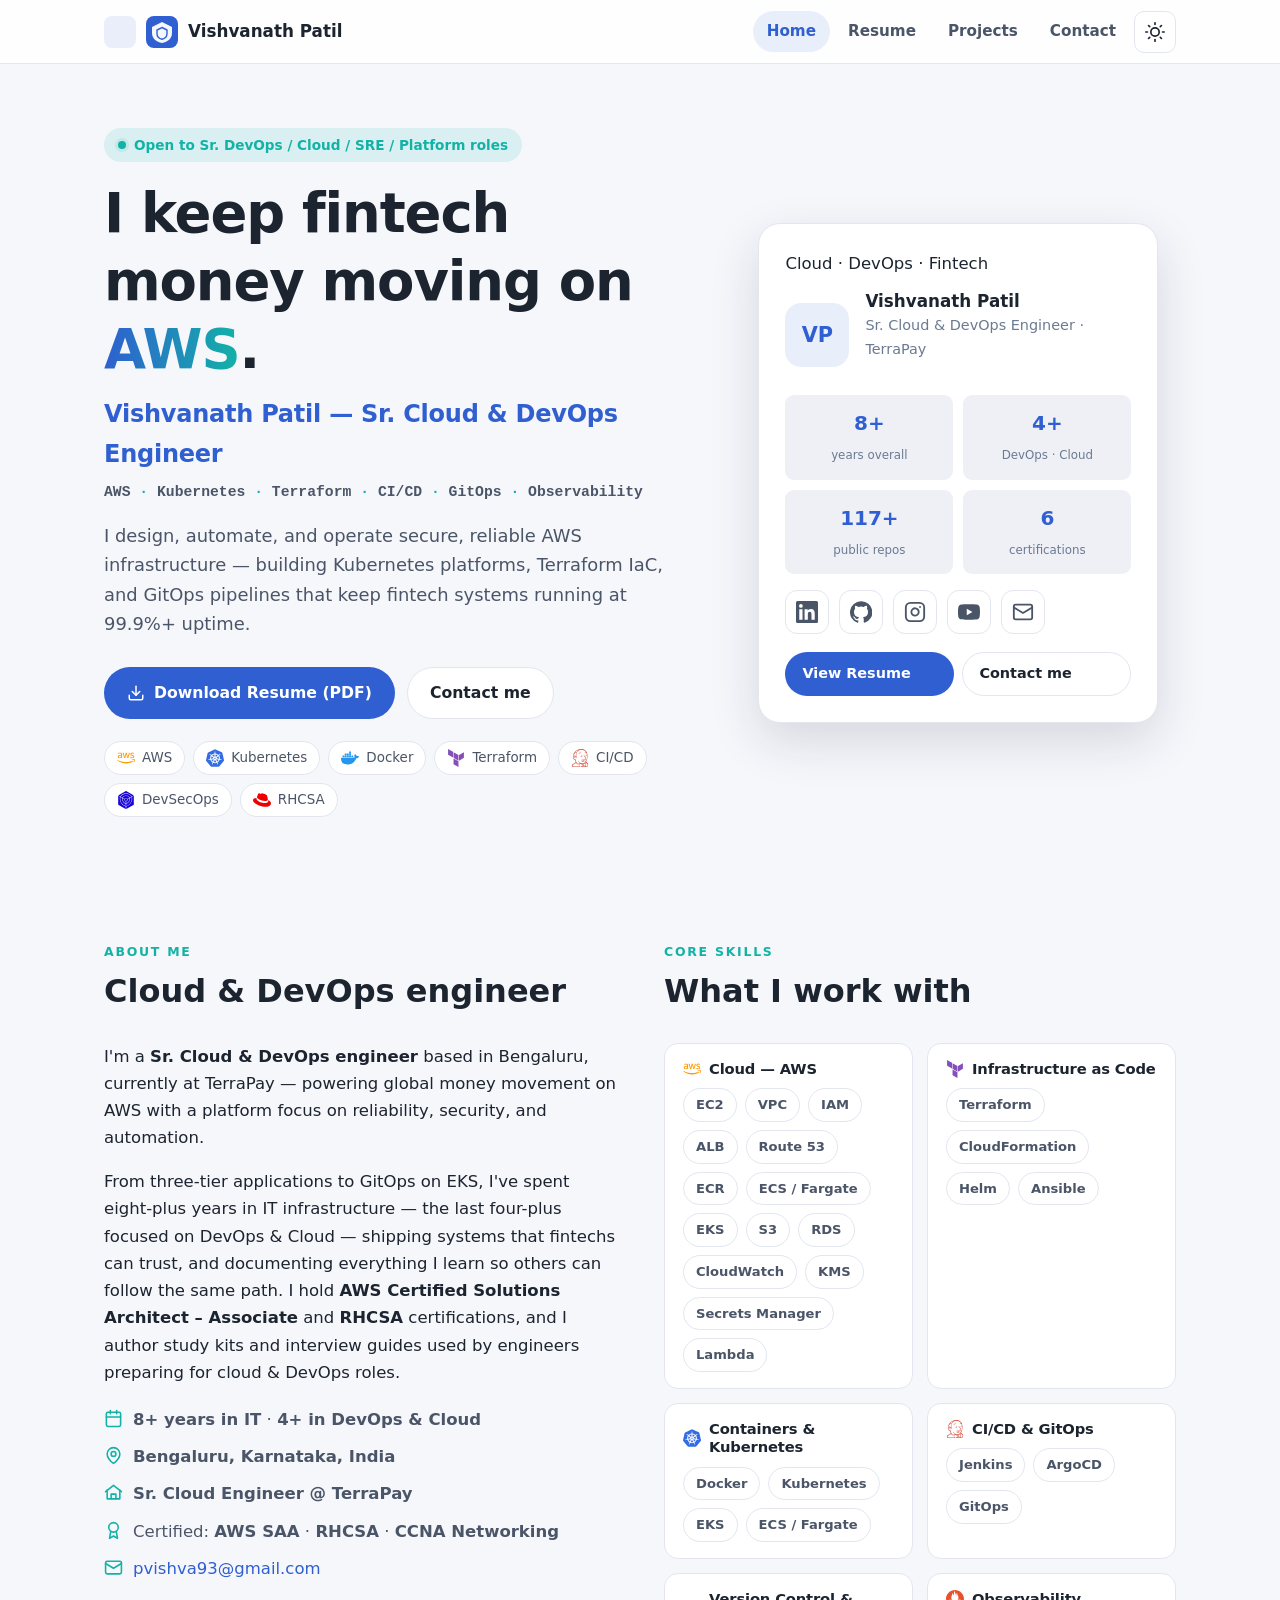
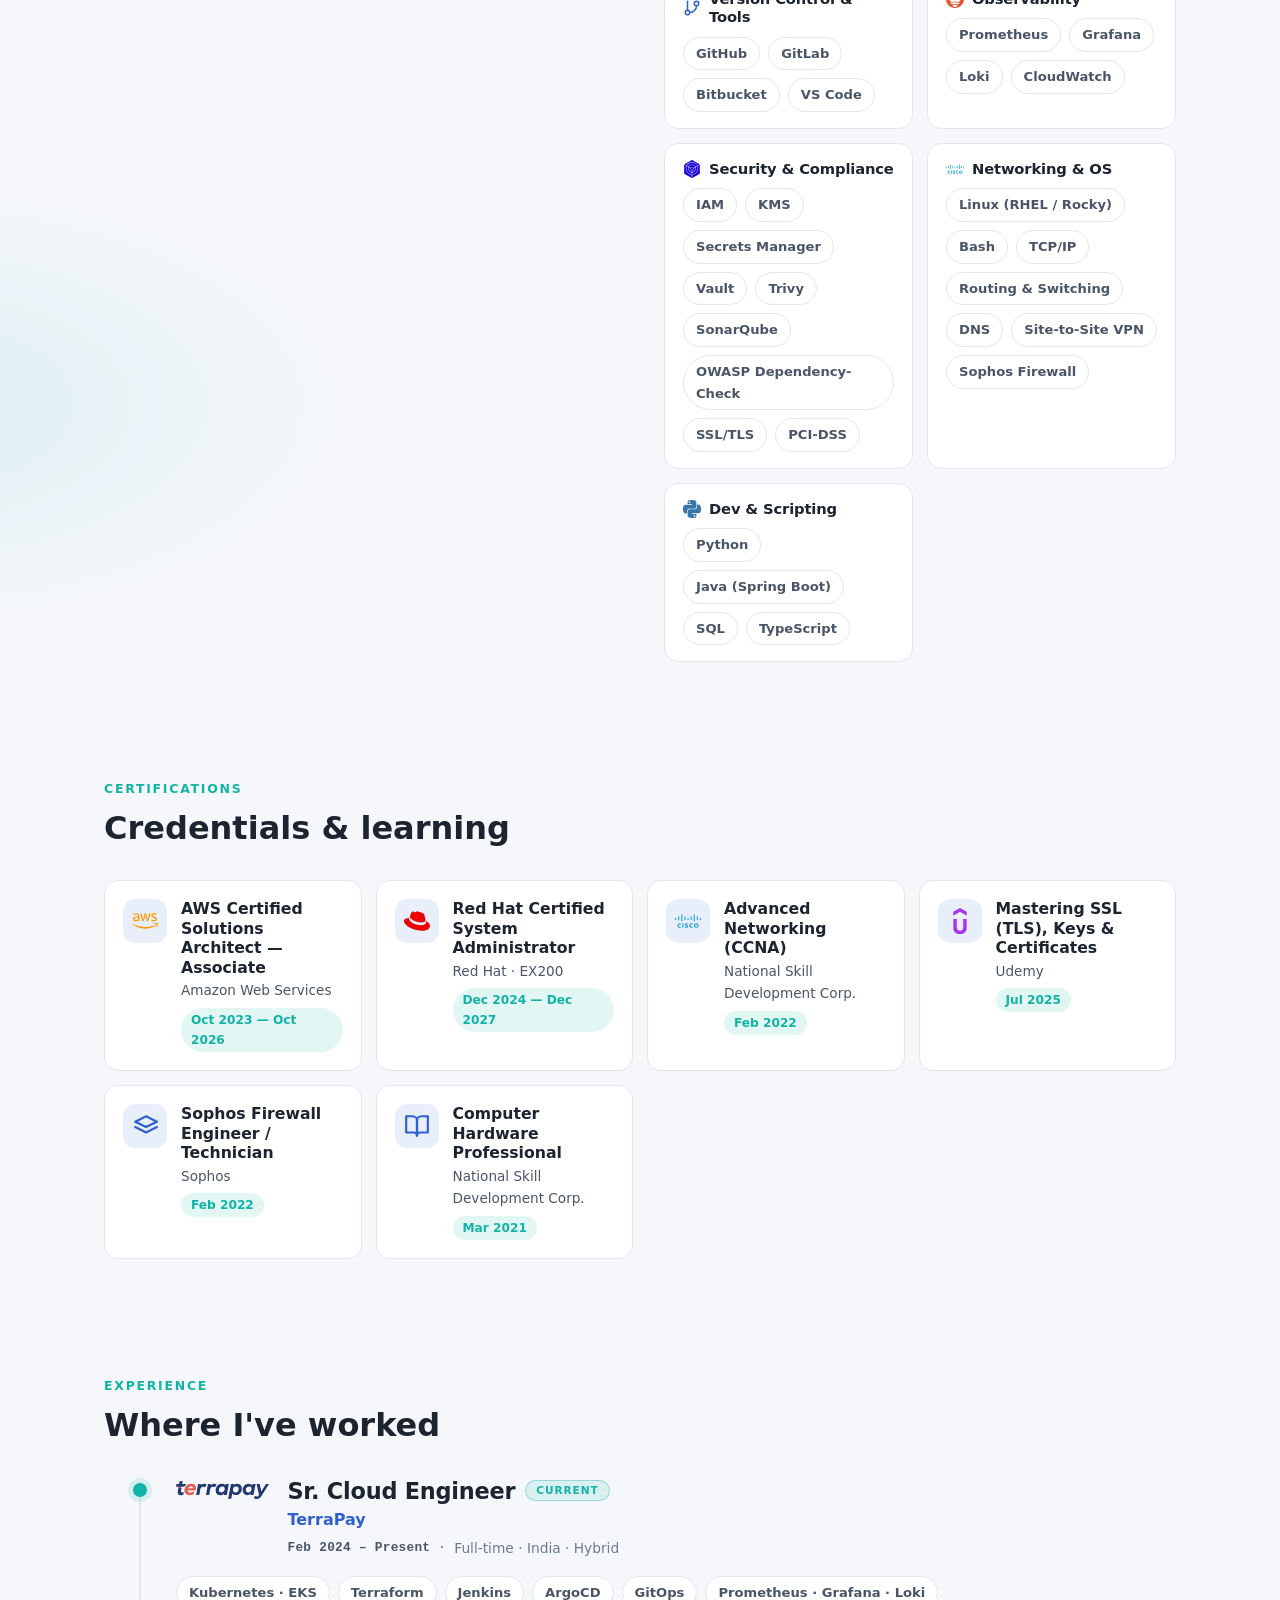
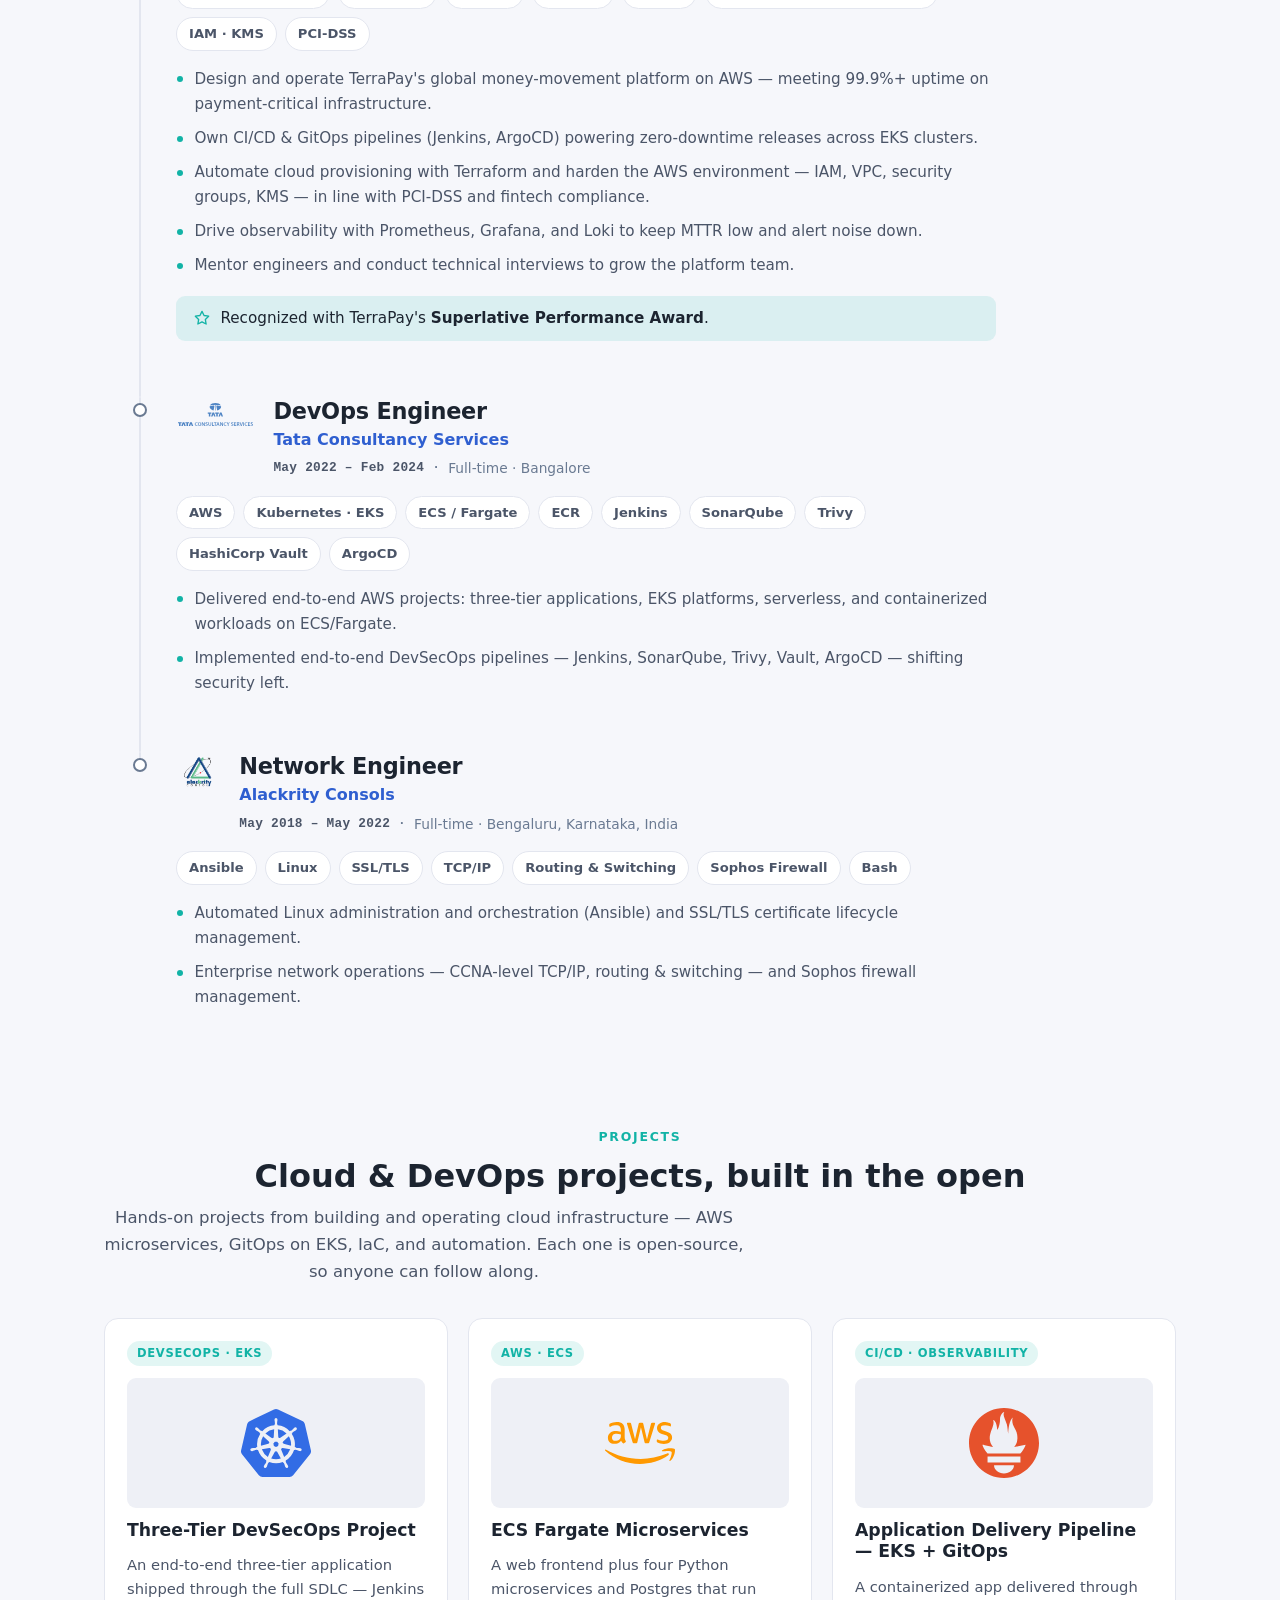
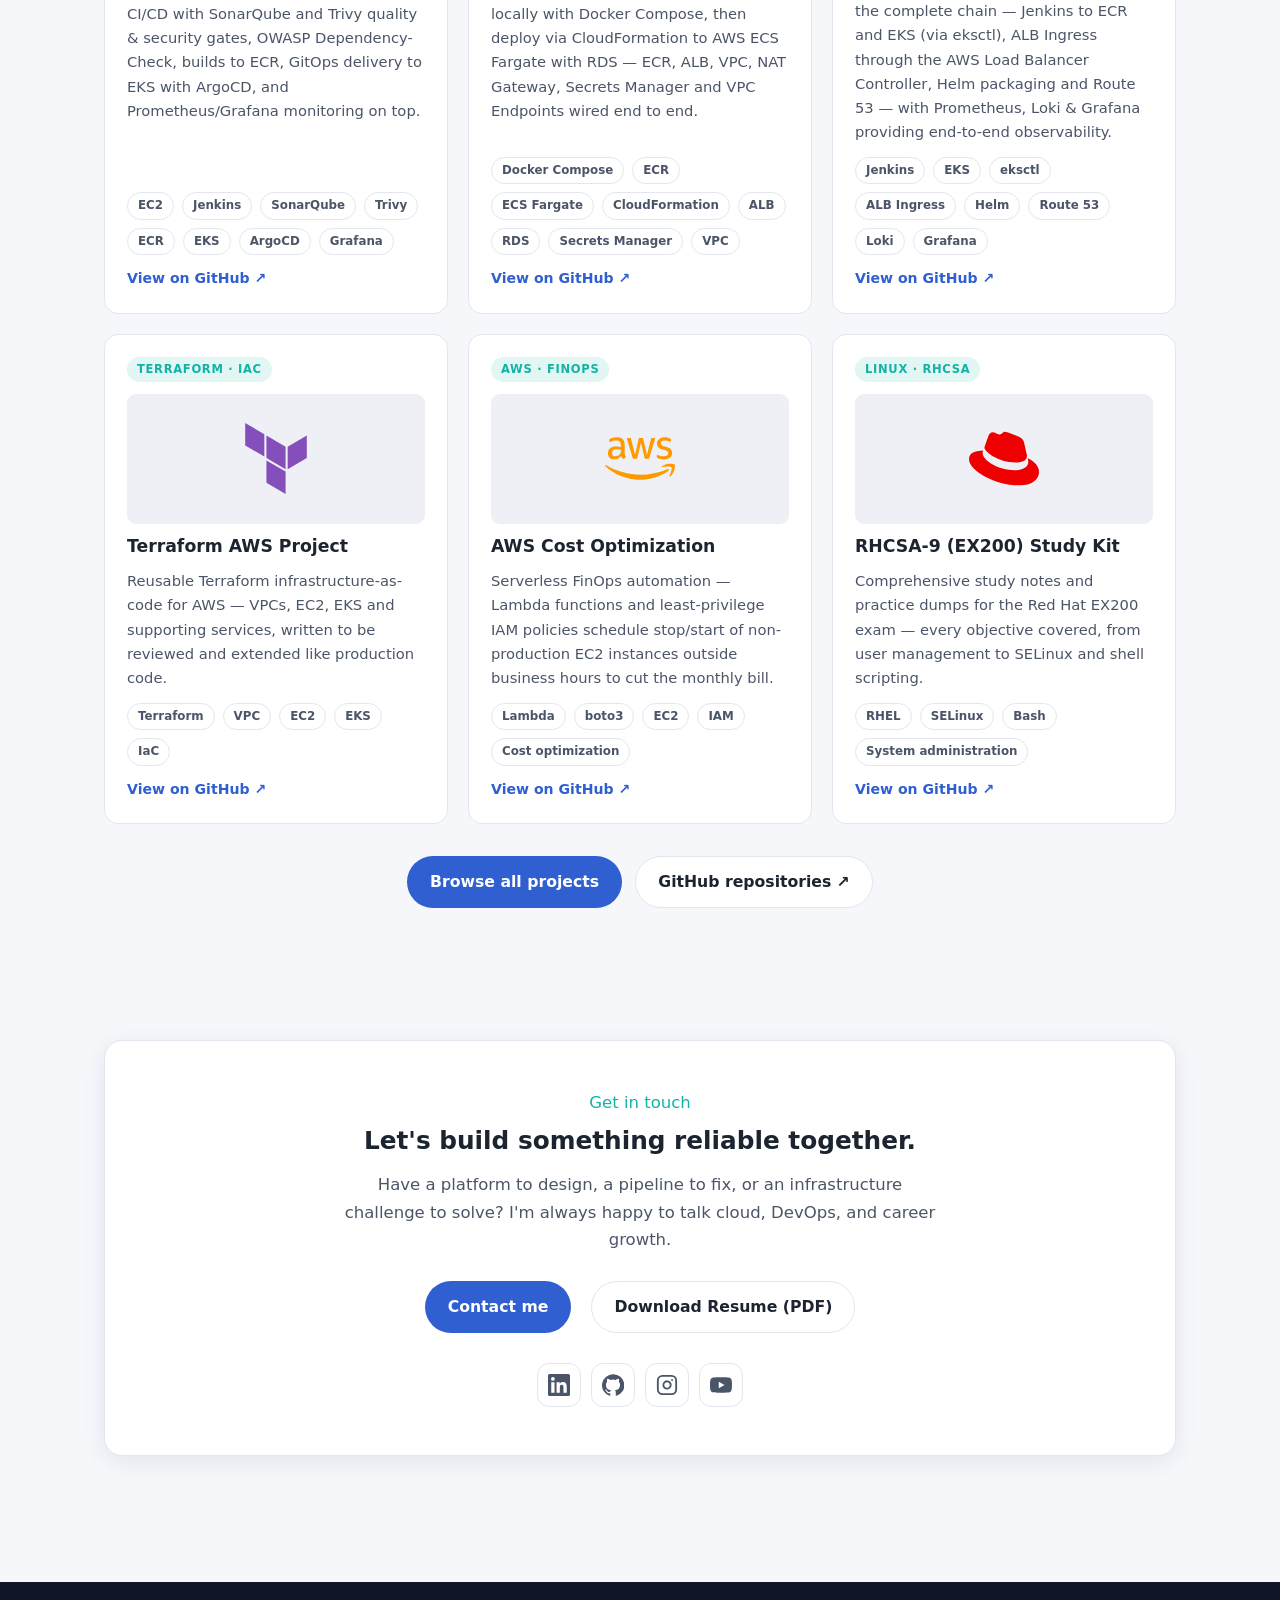
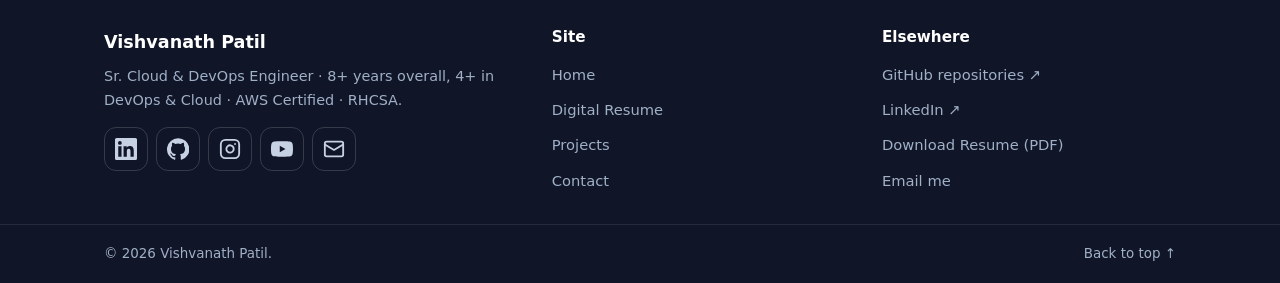
==== commit a666e1b0: "Portfolio polish: social image, SEO, a11y, mobile, and content fixes - Render og-cover SVG to a 1200" ====
--- a/index.html
+++ b/index.html
@@ -8,21 +8,23 @@
   <meta name="description" content="Vishvanath Patil — Sr. Cloud & DevOps Engineer at TerraPay, Bengaluru. AWS Certified Solutions Architect & RHCSA with 8+ years designing, automating and operating resilient AWS infrastructure — Kubernetes (EKS), Terraform, CI/CD, GitOps and Observability at fintech scale. Portfolio, digital resume and open-source projects.">
   <meta name="author" content="Vishvanath Patil">
   <meta name="theme-color" content="#2f5fd0">
-  <link rel="canonical" href="https://Vishvanath-Patil.github.io/My-Project/">
+  <link rel="canonical" href="https://vishvanath-patil.github.io/My-Project/">
 
   <!-- Open Graph (social sharing) -->
   <meta property="og:title" content="Vishvanath Patil — Sr. Cloud & DevOps Engineer">
   <meta property="og:description" content="AWS · Kubernetes · Terraform · CI/CD · GitOps · Observability. Sr. Cloud & DevOps Engineer with 8+ years designing, automating and operating resilient AWS infrastructure at fintech scale.">
   <meta property="og:type" content="website">
-  <meta property="og:url" content="https://Vishvanath-Patil.github.io/My-Project/">
-  <meta property="og:image" content="https://Vishvanath-Patil.github.io/My-Project/assets/img/og-cover.svg">
+  <meta property="og:url" content="https://vishvanath-patil.github.io/My-Project/">
+  <meta property="og:image" content="https://vishvanath-patil.github.io/My-Project/assets/img/og-cover.png">
+  <meta property="og:image:width" content="1200">
+  <meta property="og:image:height" content="630">
   <meta property="og:site_name" content="Vishvanath Patil — Career Portfolio">
 
   <!-- Twitter / X card -->
   <meta name="twitter:card" content="summary_large_image">
   <meta name="twitter:title" content="Vishvanath Patil — Sr. Cloud & DevOps Engineer">
   <meta name="twitter:description" content="AWS · Kubernetes · Terraform · CI/CD · GitOps · Observability — designing, automating and operating resilient AWS infrastructure at fintech scale.">
-  <meta name="twitter:image" content="https://Vishvanath-Patil.github.io/My-Project/assets/img/og-cover.svg">
+  <meta name="twitter:image" content="https://vishvanath-patil.github.io/My-Project/assets/img/og-cover.png">
 
   <link rel="icon" type="image/svg+xml" href="favicon.svg">
   <link rel="stylesheet" href="assets/css/style.css">
@@ -33,7 +35,7 @@
     "@context": "https://schema.org/",
     "@type": "Person",
     "name": "Vishvanath Patil",
-    "url": "https://Vishvanath-Patil.github.io/My-Project/",
+    "url": "https://vishvanath-patil.github.io/My-Project/",
     "image": "https://github.com/Vishvanath-Patil.png",
     "jobTitle": "Sr. Cloud Engineer",
     "worksFor": { "@type": "Organization", "name": "TerraPay" },
@@ -77,7 +79,7 @@
         <li><a href="products.html">Projects</a></li>
         <li><a href="contact.html">Contact</a></li>
         <li>
-          <button class="icon-btn" id="themeToggle" aria-label="Toggle dark / light theme">
+          <button class="icon-btn" id="themeToggle" aria-label="Toggle dark / light theme" aria-pressed="false">
             <svg class="icon-theme-dark" viewBox="0 0 24 24" fill="none" stroke="currentColor" stroke-width="2" stroke-linecap="round" stroke-linejoin="round" aria-hidden="true" focusable="false"><path d="M21 12.79A9 9 0 1 1 11.21 3 7 7 0 0 0 21 12.79z"/></svg>
             <svg class="icon-theme-light" viewBox="0 0 24 24" fill="none" stroke="currentColor" stroke-width="2" stroke-linecap="round" stroke-linejoin="round" aria-hidden="true" focusable="false"><circle cx="12" cy="12" r="5"/><line x1="12" y1="1" x2="12" y2="3"/><line x1="12" y1="21" x2="12" y2="23"/><line x1="4.22" y1="4.22" x2="5.64" y2="5.64"/><line x1="18.36" y1="18.36" x2="19.78" y2="19.78"/><line x1="1" y1="12" x2="3" y2="12"/><line x1="21" y1="12" x2="23" y2="12"/><line x1="4.22" y1="19.78" x2="5.64" y2="18.36"/><line x1="18.36" y1="5.64" x2="19.78" y2="4.22"/></svg>
           </button>
@@ -92,9 +94,9 @@
     <section class="hero">
       <div class="wrap hero-grid">
         <div>
-          <span class="hero-eyebrow"><span class="dot"></span> Available for opportunities</span>
-          <h1>Hi, I'm <span class="grad">Vishvanath Patil</span>.</h1>
-          <p class="hero-role">Sr. Cloud &amp; DevOps Engineer</p>
+          <span class="hero-eyebrow"><span class="dot"></span> Open to Sr. DevOps / Cloud / SRE / Platform roles</span>
+          <h1>I keep fintech money moving on <span class="grad">AWS</span>.</h1>
+          <p class="hero-role">Vishvanath Patil — Sr. Cloud &amp; DevOps Engineer</p>
           <p class="hero-stack">AWS <span class="dot-sep">·</span> Kubernetes <span class="dot-sep">·</span> Terraform <span class="dot-sep">·</span> CI/CD <span class="dot-sep">·</span> GitOps <span class="dot-sep">·</span> Observability</p>
           <p class="hero-sub">I design, automate, and operate secure, reliable AWS infrastructure — building Kubernetes platforms, Terraform IaC, and GitOps pipelines that keep fintech systems running at 99.9%+ uptime.</p>
 
@@ -103,7 +105,7 @@
               <svg viewBox="0 0 24 24" fill="none" stroke="currentColor" stroke-width="2" stroke-linecap="round" stroke-linejoin="round" aria-hidden="true" focusable="false"><path d="M21 15v4a2 2 0 0 1-2 2H5a2 2 0 0 1-2-2v-4"/><polyline points="7 10 12 15 17 10"/><line x1="12" y1="15" x2="12" y2="3"/></svg>
               Download Resume (PDF)
             </a>
-            <a class="btn btn-ghost" href="contact.html">Let's talk</a>
+            <a class="btn btn-ghost" href="contact.html">Contact me</a>
           </div>
 
           <ul class="hero-quick">
@@ -127,22 +129,22 @@
               <span data-avatar style="flex:0 0 auto; width:64px; height:64px; border-radius:16px; background:var(--primary-soft); color:var(--primary); display:inline-flex; align-items:center; justify-content:center; font-weight:800; font-size:1.3rem;">VP</span>
               <div>
                 <h3>Vishvanath Patil</h3>
-                <p class="who">Sr. Cloud Engineer · TerraPay</p>
+                <p class="who">Sr. Cloud &amp; DevOps Engineer · TerraPay</p>
               </div>
             </div>
 
             <div class="card-stats">
               <div class="card-stat"><b>8+</b><span>years overall</span></div>
               <div class="card-stat"><b>4+</b><span>DevOps · Cloud</span></div>
-              <div class="card-stat"><b>117+</b><span>public repos</span></div>
-              <div class="card-stat"><b>6</b><span>certifications</span></div>
+              <div class="card-stat"><b data-stat="repos">117+</b><span>public repos</span></div>
+              <div class="card-stat"><b data-stat="certs">6</b><span>certifications</span></div>
             </div>
 
             <ul class="socials" data-socials="mail" style="margin-bottom:18px;"></ul>
 
             <div class="card-actions">
               <a class="btn btn-primary btn-sm" href="resume.html">View Resume</a>
-              <a class="btn btn-ghost btn-sm" href="contact.html">Contact</a>
+              <a class="btn btn-ghost btn-sm" href="contact.html">Contact me</a>
             </div>
           </div>
         </div>
@@ -432,11 +434,10 @@
 
           <article class="card">
             <div class="card-top">
-              <span class="card-price">Open Source <small>· GitHub</small></span>
-              <span class="card-tag">DevSecOps · EKS</span>
+                <span class="card-tag">DevSecOps · EKS</span>
             </div>
             <div class="thumb">
-              <img src="assets/img/brand/kubernetes.svg" alt="">
+              <img src="assets/img/brand/kubernetes.svg" alt="" loading="lazy" decoding="async">
             </div>
             <h3><a href="https://github.com/Vishvanath-Patil/Jenkins-EKS-ECR-Argocd-Monitoring-Three-Tier-Project" target="_blank" rel="noopener">Three-Tier DevSecOps Project</a></h3>
             <p>An end-to-end three-tier application shipped through the full SDLC — Jenkins CI/CD with SonarQube and Trivy quality &amp; security gates, OWASP Dependency-Check, builds to ECR, GitOps delivery to EKS with ArgoCD, and Prometheus/Grafana monitoring on top.</p>
@@ -450,11 +451,10 @@
 
           <article class="card">
             <div class="card-top">
-              <span class="card-price">Open Source <small>· GitHub</small></span>
-              <span class="card-tag">AWS · ECS</span>
+                <span class="card-tag">AWS · ECS</span>
             </div>
             <div class="thumb">
-              <img src="assets/img/brand/aws.svg" alt="">
+              <img src="assets/img/brand/aws.svg" alt="" loading="lazy" decoding="async">
             </div>
             <h3><a href="https://github.com/Vishvanath-Patil/aws-ecs-fargate-microservices-deployment-project" target="_blank" rel="noopener">ECS Fargate Microservices</a></h3>
             <p>A web frontend plus four Python microservices and Postgres that run locally with Docker Compose, then deploy via CloudFormation to AWS ECS Fargate with RDS — ECR, ALB, VPC, NAT Gateway, Secrets Manager and VPC Endpoints wired end to end.</p>
@@ -468,13 +468,12 @@
 
           <article class="card">
             <div class="card-top">
-              <span class="card-price">Open Source <small>· GitHub</small></span>
-              <span class="card-tag">CI/CD · Observability</span>
+                <span class="card-tag">CI/CD · Observability</span>
             </div>
             <div class="thumb">
-              <img src="assets/img/brand/prometheus.svg" alt="">
-            </div>
-            <h3><a href="https://github.com/Vishvanath-Patil/Sample-App-Deployment" target="_blank" rel="noopener">Sample App — Full Pipeline</a></h3>
+              <img src="assets/img/brand/prometheus.svg" alt="" loading="lazy" decoding="async">
+            </div>
+            <h3><a href="https://github.com/Vishvanath-Patil/Sample-App-Deployment" target="_blank" rel="noopener">Application Delivery Pipeline — EKS + GitOps</a></h3>
             <p>A containerized app delivered through the complete chain — Jenkins to ECR and EKS (via eksctl), ALB Ingress through the AWS Load Balancer Controller, Helm packaging and Route 53 — with Prometheus, Loki &amp; Grafana providing end-to-end observability.</p>
             <ul class="chips chips-sm" aria-label="Technologies">
               <li>Jenkins</li><li>EKS</li><li>eksctl</li><li>ALB Ingress</li><li>Helm</li><li>Route 53</li><li>Loki</li><li>Grafana</li>
@@ -486,11 +485,10 @@
 
           <article class="card">
             <div class="card-top">
-              <span class="card-price">Open Source <small>· GitHub</small></span>
-              <span class="card-tag">Terraform · IaC</span>
+                <span class="card-tag">Terraform · IaC</span>
             </div>
             <div class="thumb">
-              <img src="assets/img/brand/terraform.svg" alt="">
+              <img src="assets/img/brand/terraform.svg" alt="" loading="lazy" decoding="async">
             </div>
             <h3><a href="https://github.com/Vishvanath-Patil/Terraform-AWS-Project" target="_blank" rel="noopener">Terraform AWS Project</a></h3>
             <p>Reusable Terraform infrastructure-as-code for AWS — VPCs, EC2, EKS and supporting services, written to be reviewed and extended like production code.</p>
@@ -504,11 +502,10 @@
 
           <article class="card">
             <div class="card-top">
-              <span class="card-price">Open Source <small>· GitHub</small></span>
-              <span class="card-tag">AWS · FinOps</span>
+                <span class="card-tag">AWS · FinOps</span>
             </div>
             <div class="thumb">
-              <img src="assets/img/brand/aws.svg" alt="">
+              <img src="assets/img/brand/aws.svg" alt="" loading="lazy" decoding="async">
             </div>
             <h3><a href="https://github.com/Vishvanath-Patil/AWS-Cost-Optimization-Tasks" target="_blank" rel="noopener">AWS Cost Optimization</a></h3>
             <p>Serverless FinOps automation — Lambda functions and least-privilege IAM policies schedule stop/start of non-production EC2 instances outside business hours to cut the monthly bill.</p>
@@ -522,11 +519,10 @@
 
           <article class="card">
             <div class="card-top">
-              <span class="card-price">Open Source <small>· GitHub</small></span>
-              <span class="card-tag">Linux · RHCSA</span>
+                <span class="card-tag">Linux · RHCSA</span>
             </div>
             <div class="thumb">
-              <img src="assets/img/brand/redhat.svg" alt="">
+              <img src="assets/img/brand/redhat.svg" alt="" loading="lazy" decoding="async">
             </div>
             <h3><a href="https://github.com/Vishvanath-Patil/RHCSA-9_EX200" target="_blank" rel="noopener">RHCSA-9 (EX200) Study Kit</a></h3>
             <p>Comprehensive study notes and practice dumps for the Red Hat EX200 exam — every objective covered, from user management to SELinux and shell scripting.</p>
--- a/assets/css/style.css
+++ b/assets/css/style.css
@@ -309,7 +309,7 @@
 .chips-sm li { font-size: 0.74rem; padding: 3px 10px; }
 
 /* ---------- 9. Certs ---------- */
-.cert-grid { display: grid; grid-template-columns: repeat(auto-fill, minmax(250px, 1fr)); gap: 14px; }
+.cert-grid { display: grid; grid-template-columns: repeat(auto-fill, minmax(min(250px, 100%), 1fr)); gap: 14px; }
 .cert {
   background: var(--surface); border: 1px solid var(--border); border-radius: var(--radius);
   padding: 18px; display: flex; gap: 14px; align-items: flex-start;
@@ -418,7 +418,7 @@
 }
 
 /* ---------- 11. Cards (projects / products) ---------- */
-.grid-cards { display: grid; grid-template-columns: repeat(auto-fill, minmax(300px, 1fr)); gap: 20px; }
+.grid-cards { display: grid; grid-template-columns: repeat(auto-fill, minmax(min(300px, 100%), 1fr)); gap: 20px; }
 .card {
   background: var(--surface); border: 1px solid var(--border); border-radius: var(--radius);
   padding: 22px; display: flex; flex-direction: column; gap: 12px;
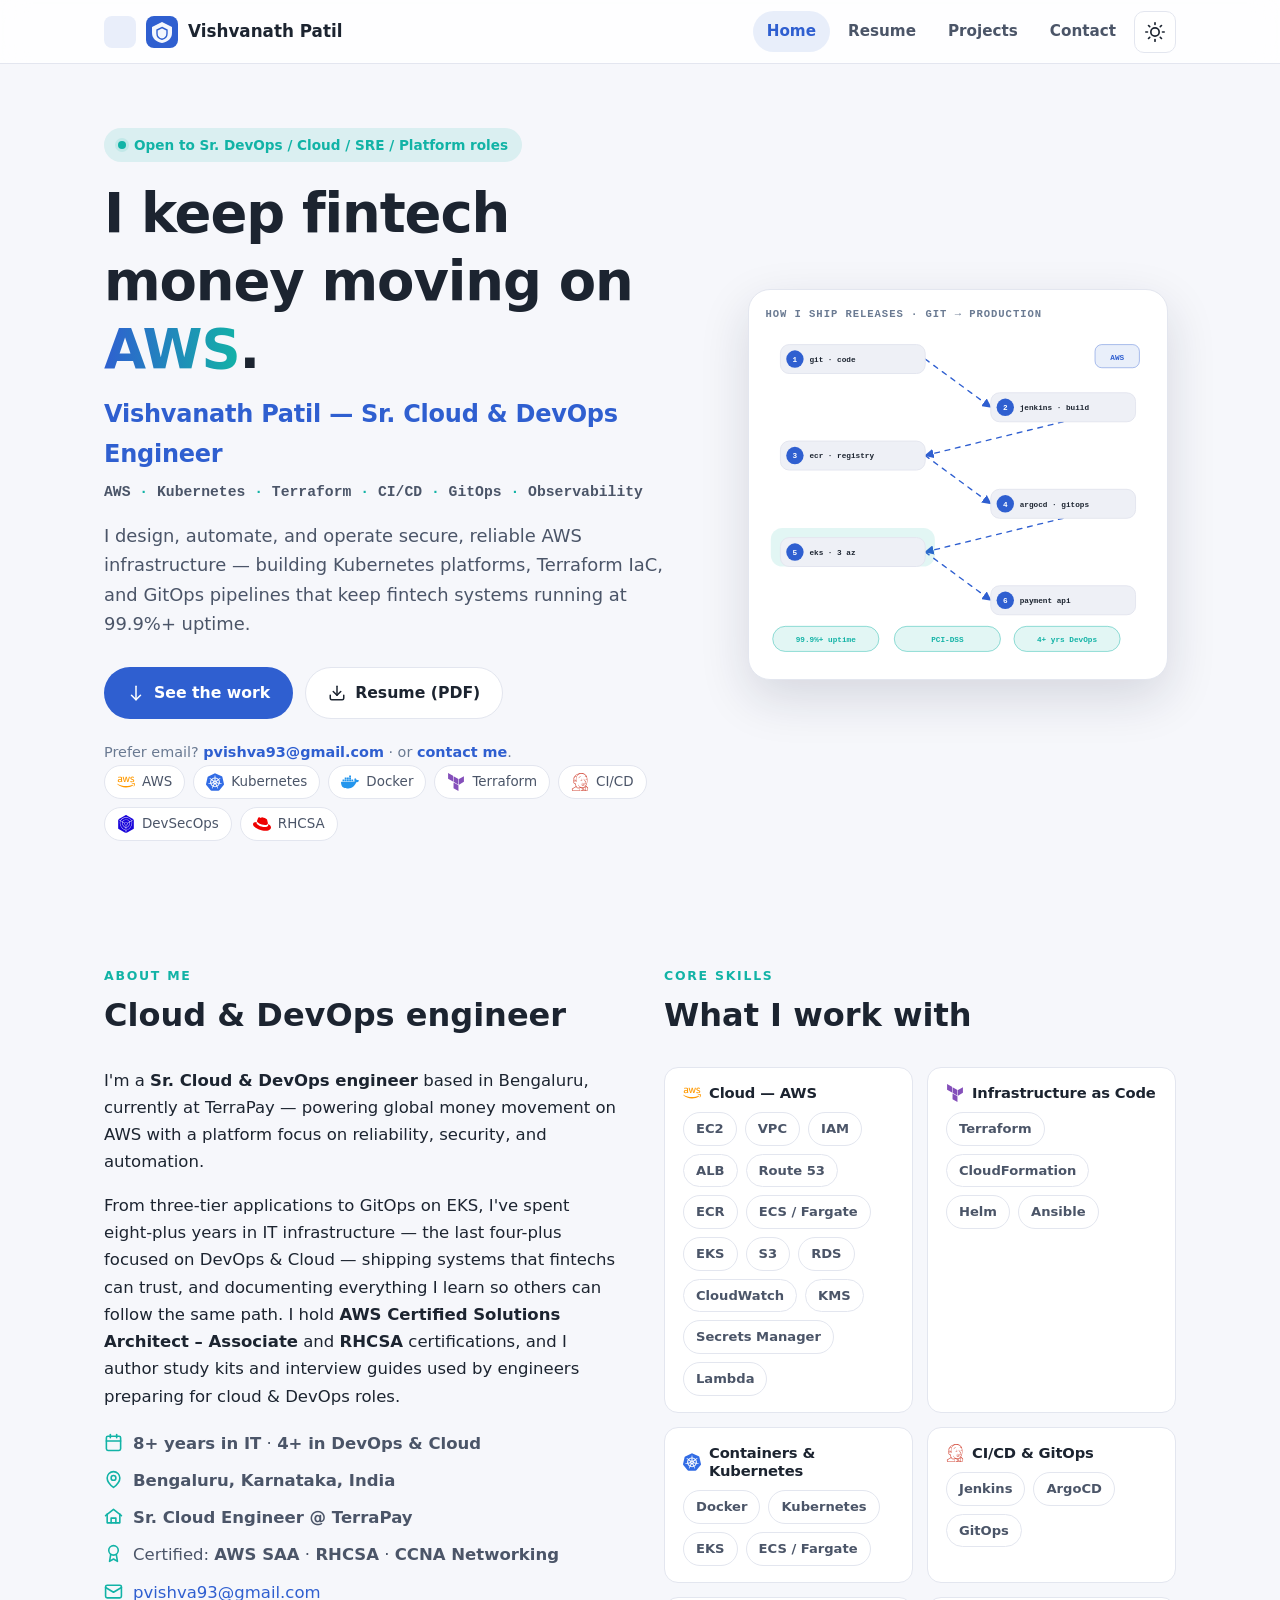
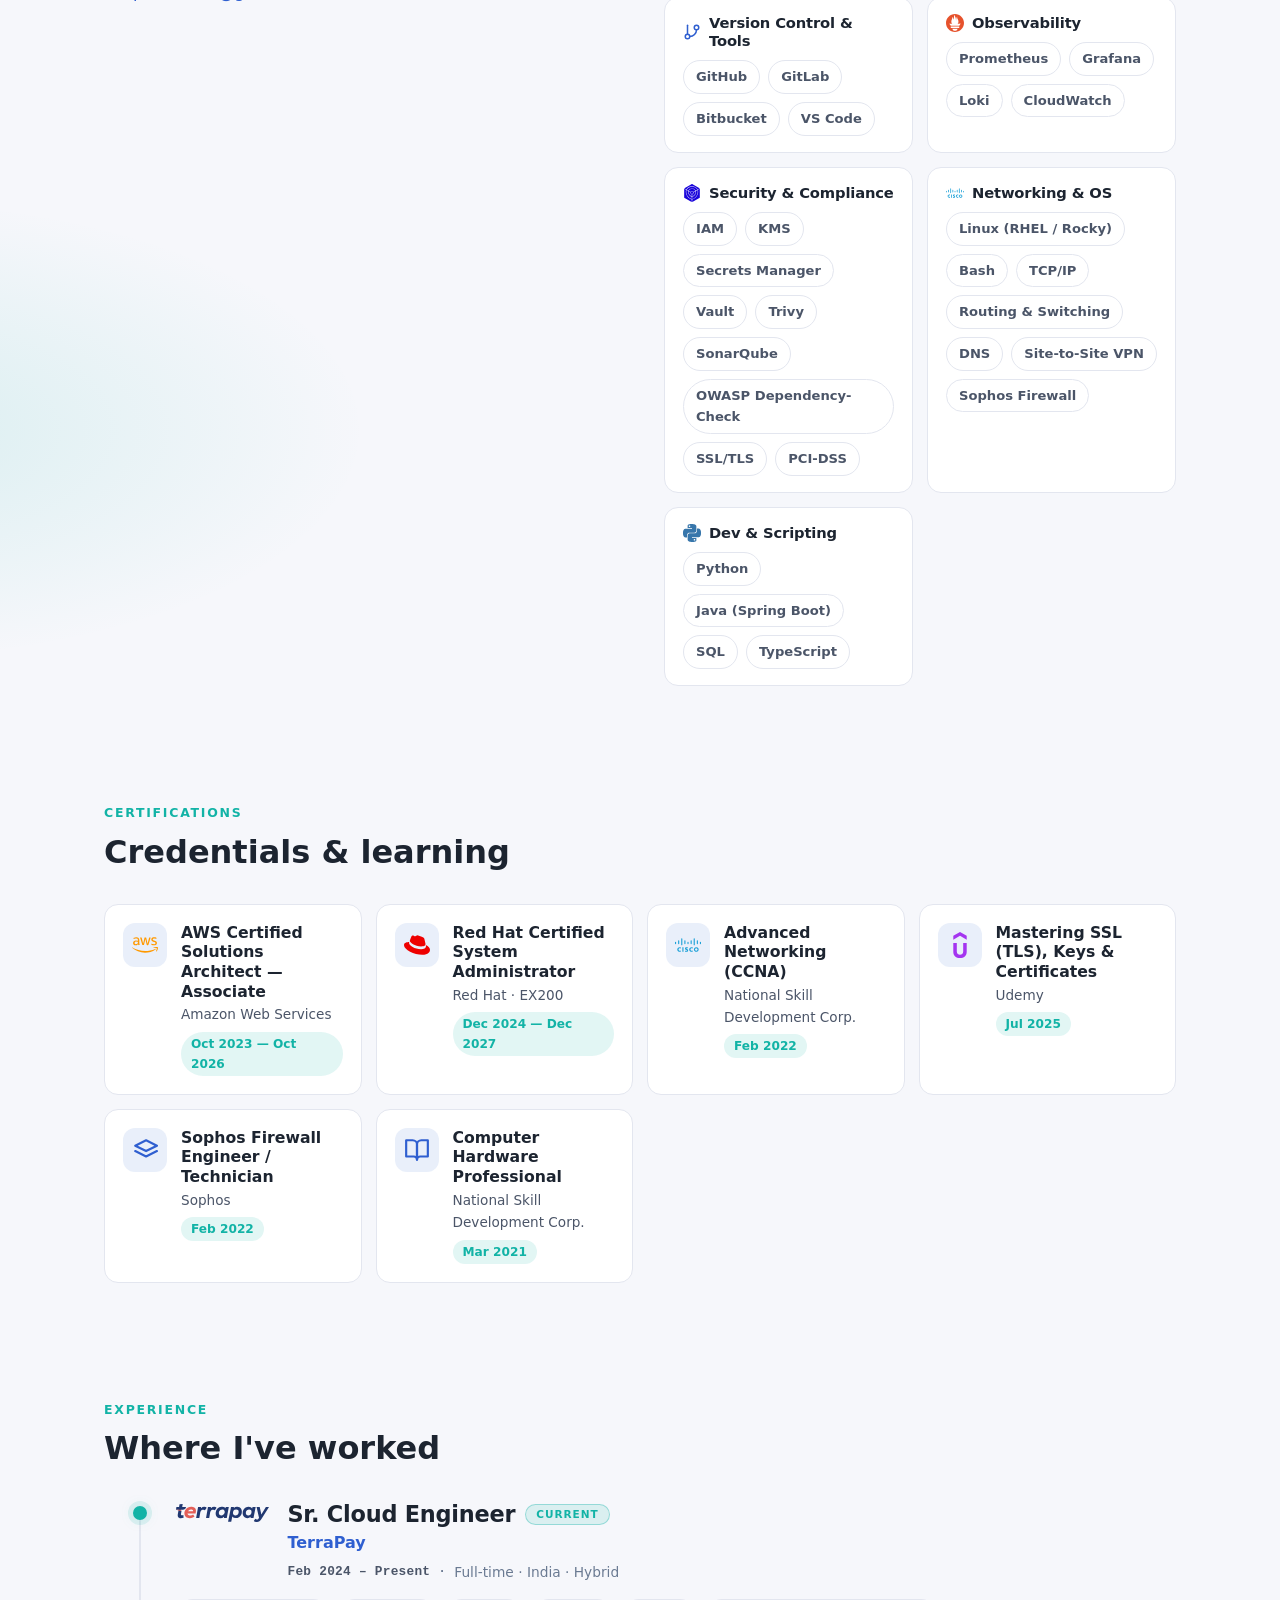
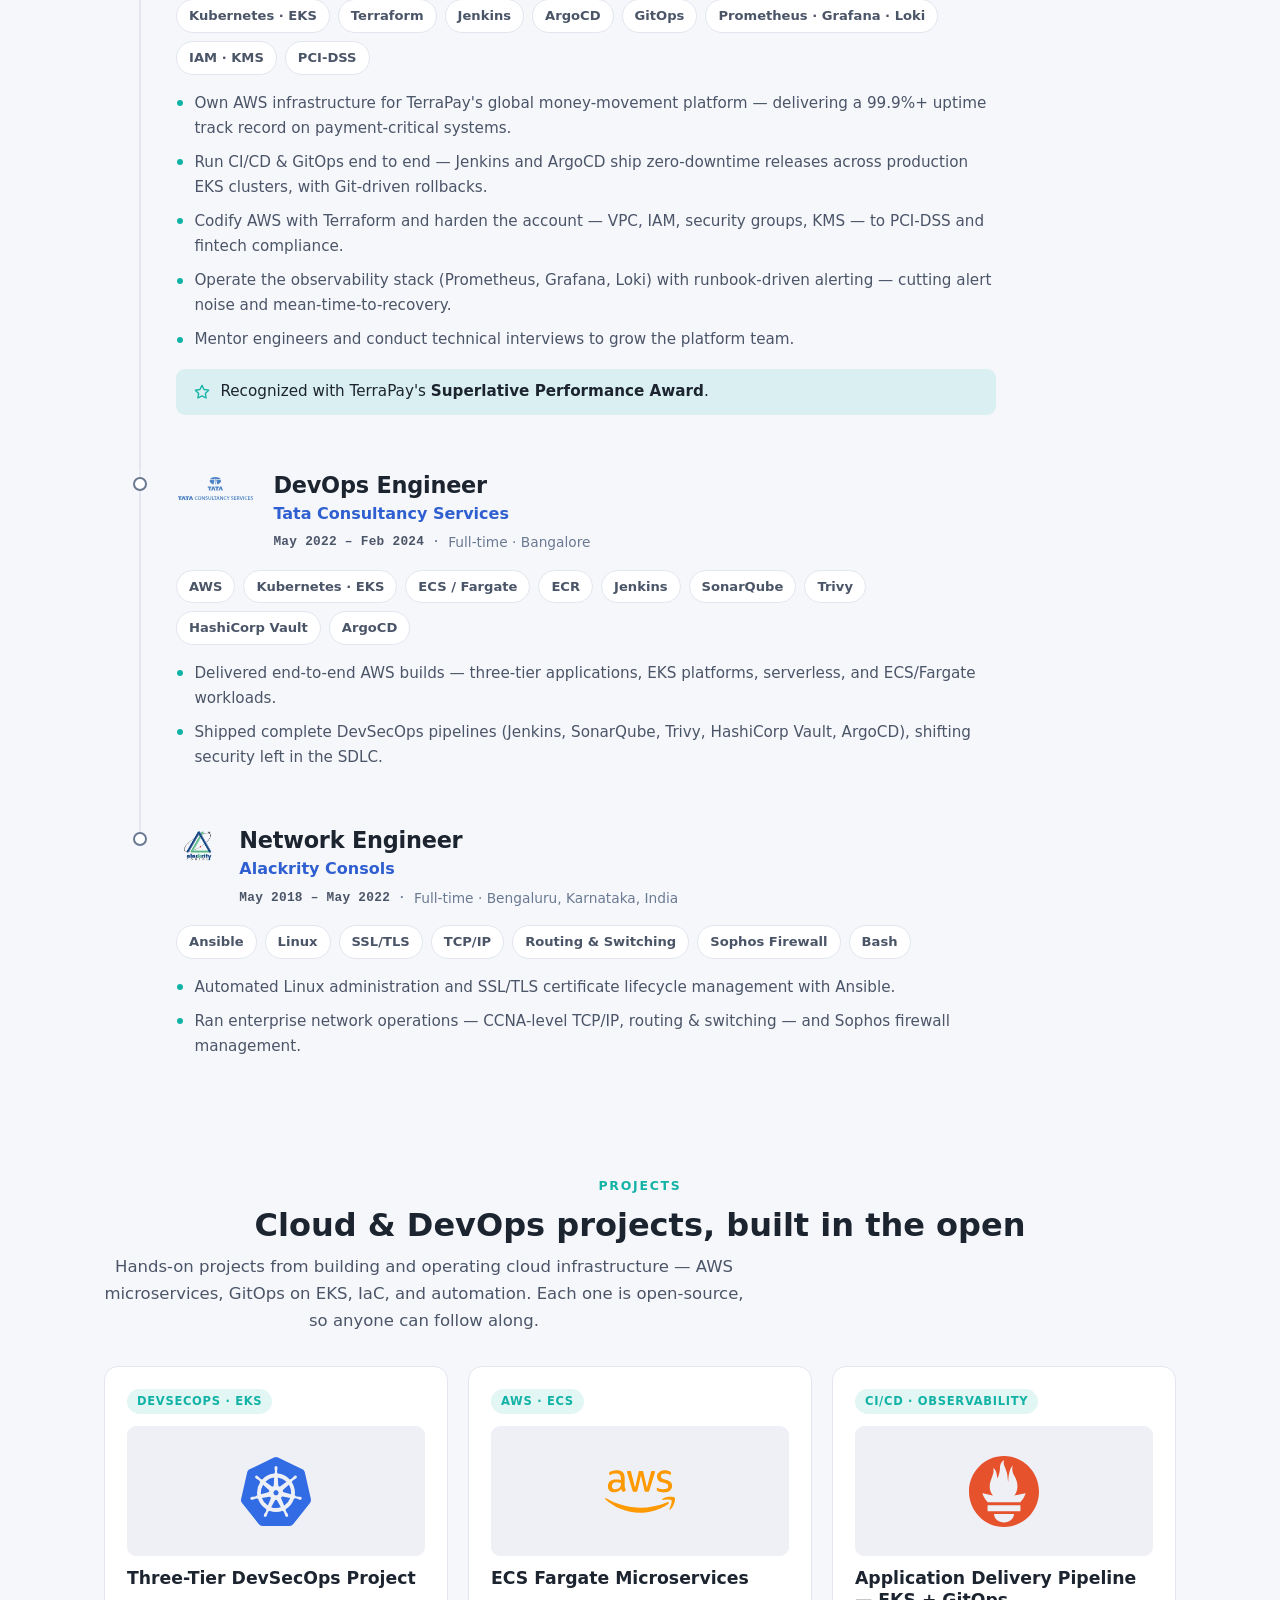
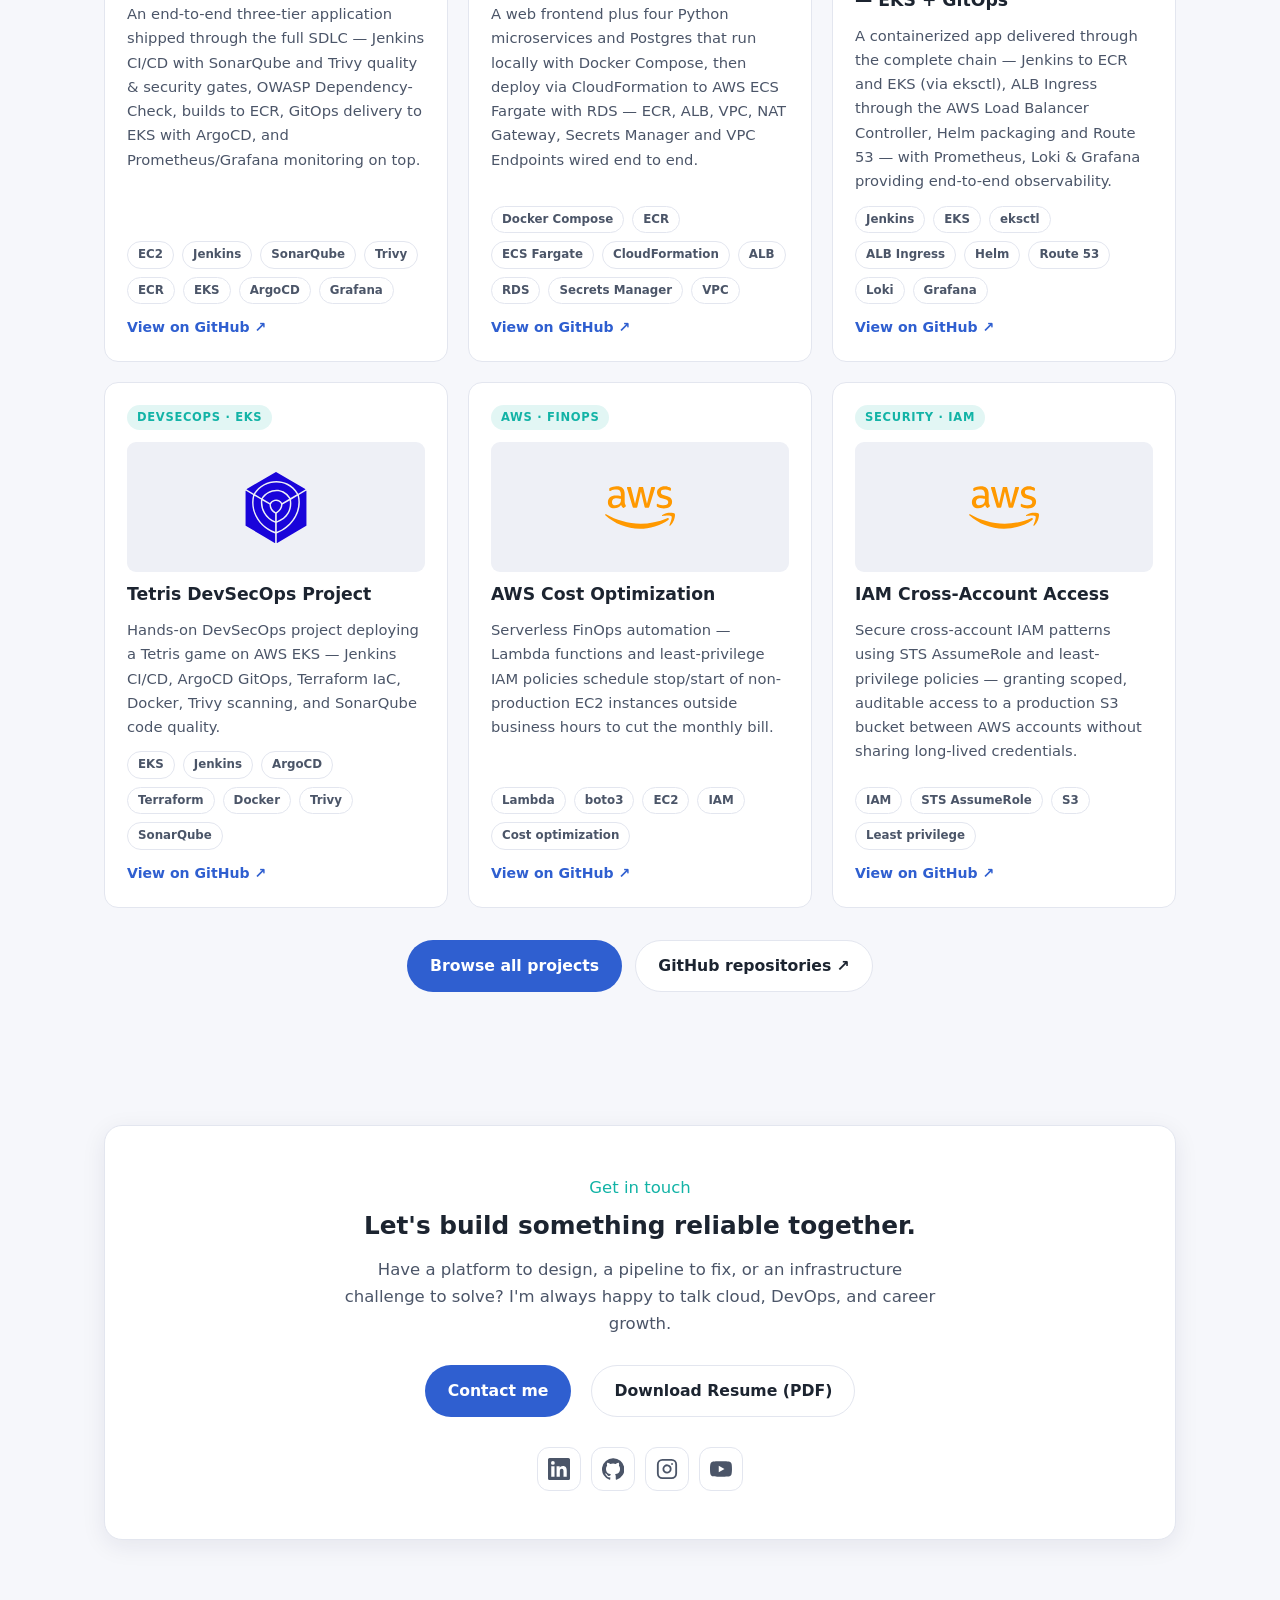
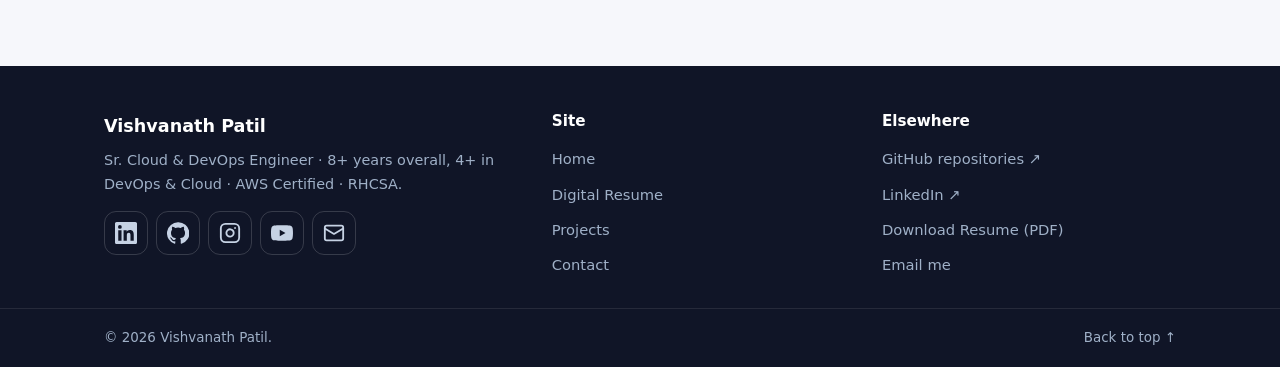
==== commit 58cf0773: "Portfolio polish: hero pipeline diagram, featured-project curation, resume copy pass - Replace hero " ====
--- a/index.html
+++ b/index.html
@@ -101,12 +101,16 @@
           <p class="hero-sub">I design, automate, and operate secure, reliable AWS infrastructure — building Kubernetes platforms, Terraform IaC, and GitOps pipelines that keep fintech systems running at 99.9%+ uptime.</p>
 
           <div class="hero-cta">
-            <a class="btn btn-primary" href="assets/resume/Resume.pdf" download="Vishvanath-Patil-Resume.pdf">
+            <a class="btn btn-primary" href="#projects">
+              <svg viewBox="0 0 24 24" fill="none" stroke="currentColor" stroke-width="2" stroke-linecap="round" stroke-linejoin="round" aria-hidden="true" focusable="false"><line x1="12" y1="3" x2="12" y2="21"/><polyline points="6 15 12 21 18 15"/></svg>
+              See the work
+            </a>
+            <a class="btn btn-ghost" href="assets/resume/Resume.pdf" download="Vishvanath-Patil-Resume.pdf">
               <svg viewBox="0 0 24 24" fill="none" stroke="currentColor" stroke-width="2" stroke-linecap="round" stroke-linejoin="round" aria-hidden="true" focusable="false"><path d="M21 15v4a2 2 0 0 1-2 2H5a2 2 0 0 1-2-2v-4"/><polyline points="7 10 12 15 17 10"/><line x1="12" y1="15" x2="12" y2="3"/></svg>
-              Download Resume (PDF)
+              Resume (PDF)
             </a>
-            <a class="btn btn-ghost" href="contact.html">Contact me</a>
-          </div>
+          </div>
+          <p class="hero-aside">Prefer email? <a href="mailto:pvishva93@gmail.com">pvishva93@gmail.com</a> · or <a href="contact.html">contact me</a>.</p>
 
           <ul class="hero-quick">
             <li><img src="assets/img/brand/aws.svg" alt="">AWS</li>
@@ -119,33 +123,97 @@
           </ul>
         </div>
 
-        <!-- hero art: profile card -->
+        <!-- hero art: production pipeline diagram -->
         <div class="hero-art">
-          <div class="hero-card">
-            <div class="card-top">
-              <span class="card-tag">Cloud · DevOps · Fintech</span>
-            </div>
-            <div style="display:flex; align-items:center; gap:16px; margin-top:14px;">
-              <span data-avatar style="flex:0 0 auto; width:64px; height:64px; border-radius:16px; background:var(--primary-soft); color:var(--primary); display:inline-flex; align-items:center; justify-content:center; font-weight:800; font-size:1.3rem;">VP</span>
-              <div>
-                <h3>Vishvanath Patil</h3>
-                <p class="who">Sr. Cloud &amp; DevOps Engineer · TerraPay</p>
-              </div>
-            </div>
-
-            <div class="card-stats">
-              <div class="card-stat"><b>8+</b><span>years overall</span></div>
-              <div class="card-stat"><b>4+</b><span>DevOps · Cloud</span></div>
-              <div class="card-stat"><b data-stat="repos">117+</b><span>public repos</span></div>
-              <div class="card-stat"><b data-stat="certs">6</b><span>certifications</span></div>
-            </div>
-
-            <ul class="socials" data-socials="mail" style="margin-bottom:18px;"></ul>
-
-            <div class="card-actions">
-              <a class="btn btn-primary btn-sm" href="resume.html">View Resume</a>
-              <a class="btn btn-ghost btn-sm" href="contact.html">Contact me</a>
-            </div>
+          <div class="pipe-card">
+            <p class="pipe-cap">how I ship releases · git → production</p>
+            <svg class="pipe-svg" viewBox="0 0 400 346" role="img" aria-label="Diagram of the deployment pipeline: code from git is built in Jenkins, stored in Amazon ECR, deployed to an EKS cluster by ArgoCD GitOps, and served to the payment API. Supporting stack — the arc runs on 99.9% uptime, PCI-DSS compliance and 4+ years of DevOps experience." focusable="false">
+              <defs>
+                <marker id="pipe-arrow" viewBox="0 0 10 10" refX="9" refY="5" markerWidth="7" markerHeight="7" orient="auto-start-reverse">
+                  <path class="pipe-arrow" d="M0 0 L10 5 L0 10 z"/>
+                </marker>
+              </defs>
+
+              <!-- connectors -->
+              <g fill="none">
+                <path class="pipe-flow" d="M166 27 L234 77" marker-end="url(#pipe-arrow)"/>
+                <path class="pipe-flow" d="M309 92 L166 127" marker-end="url(#pipe-arrow)"/>
+                <path class="pipe-flow" d="M166 127 L234 177" marker-end="url(#pipe-arrow)"/>
+                <path class="pipe-flow" d="M309 192 L166 227" marker-end="url(#pipe-arrow)"/>
+                <path class="pipe-flow" d="M166 227 L234 277" marker-end="url(#pipe-arrow)"/>
+              </g>
+
+              <!-- grow-glow behind the EKS node -->
+              <rect class="pipe-glow" x="6" y="202" width="170" height="40" rx="12"/>
+
+              <!-- node: git · code -->
+              <g class="pipe-node">
+                <rect class="pipe-box" x="16" y="12" width="150" height="30" rx="9"/>
+                <circle cx="31" cy="27" r="9"/>
+                <text x="31" y="30" text-anchor="middle">1</text>
+                <text class="pipe-label" x="46" y="30">git · code</text>
+              </g>
+
+              <!-- node: jenkins · build -->
+              <g class="pipe-node">
+                <rect class="pipe-box" x="234" y="62" width="150" height="30" rx="9"/>
+                <circle cx="249" cy="77" r="9"/>
+                <text x="249" y="80" text-anchor="middle">2</text>
+                <text class="pipe-label" x="264" y="80">jenkins · build</text>
+              </g>
+
+              <!-- node: ecr · registry -->
+              <g class="pipe-node">
+                <rect class="pipe-box" x="16" y="112" width="150" height="30" rx="9"/>
+                <circle cx="31" cy="127" r="9"/>
+                <text x="31" y="130" text-anchor="middle">3</text>
+                <text class="pipe-label" x="46" y="130">ecr · registry</text>
+              </g>
+
+              <!-- node: argocd · gitops -->
+              <g class="pipe-node">
+                <rect class="pipe-box" x="234" y="162" width="150" height="30" rx="9"/>
+                <circle cx="249" cy="177" r="9"/>
+                <text x="249" y="180" text-anchor="middle">4</text>
+                <text class="pipe-label" x="264" y="180">argocd · gitops</text>
+              </g>
+
+              <!-- node: eks · 3 az -->
+              <g class="pipe-node">
+                <rect class="pipe-box" x="16" y="212" width="150" height="30" rx="9"/>
+                <circle cx="31" cy="227" r="9"/>
+                <text x="31" y="230" text-anchor="middle">5</text>
+                <text class="pipe-label" x="46" y="230">eks · 3 az</text>
+              </g>
+
+              <!-- node: payment api -->
+              <g class="pipe-node">
+                <rect class="pipe-box" x="234" y="262" width="150" height="30" rx="9"/>
+                <circle cx="249" cy="277" r="9"/>
+                <text x="249" y="280" text-anchor="middle">6</text>
+                <text class="pipe-label" x="264" y="280">payment api</text>
+              </g>
+
+              <!-- AWS badge -->
+              <g class="pipe-badge">
+                <rect x="342" y="12" width="46" height="24" rx="7"/>
+                <text x="365" y="28" text-anchor="middle">AWS</text>
+              </g>
+
+              <!-- proof chips -->
+              <g class="pipe-chip">
+                <rect x="8" y="304" width="110" height="26" rx="13"/>
+                <text x="63" y="320" text-anchor="middle">99.9%+ uptime</text>
+              </g>
+              <g class="pipe-chip">
+                <rect x="134" y="304" width="110" height="26" rx="13"/>
+                <text x="189" y="320" text-anchor="middle">PCI-DSS</text>
+              </g>
+              <g class="pipe-chip">
+                <rect x="258" y="304" width="110" height="26" rx="13"/>
+                <text x="313" y="320" text-anchor="middle">4+ yrs DevOps</text>
+              </g>
+            </svg>
           </div>
         </div>
       </div>
@@ -345,10 +413,10 @@
                 <li>PCI-DSS</li>
               </ul>
               <ul class="exp-points">
-                <li>Design and operate TerraPay's global money-movement platform on AWS — meeting 99.9%+ uptime on payment-critical infrastructure.</li>
-                <li>Own CI/CD &amp; GitOps pipelines (Jenkins, ArgoCD) powering zero-downtime releases across EKS clusters.</li>
-                <li>Automate cloud provisioning with Terraform and harden the AWS environment — IAM, VPC, security groups, KMS — in line with PCI-DSS and fintech compliance.</li>
-                <li>Drive observability with Prometheus, Grafana, and Loki to keep MTTR low and alert noise down.</li>
+                <li>Own AWS infrastructure for TerraPay's global money-movement platform — delivering a 99.9%+ uptime track record on payment-critical systems.</li>
+                <li>Run CI/CD &amp; GitOps end to end — Jenkins and ArgoCD ship zero-downtime releases across production EKS clusters, with Git-driven rollbacks.</li>
+                <li>Codify AWS with Terraform and harden the account — VPC, IAM, security groups, KMS — to PCI-DSS and fintech compliance.</li>
+                <li>Operate the observability stack (Prometheus, Grafana, Loki) with runbook-driven alerting — cutting alert noise and mean-time-to-recovery.</li>
                 <li>Mentor engineers and conduct technical interviews to grow the platform team.</li>
                 <li class="exp-award">
                   <svg viewBox="0 0 24 24" fill="none" stroke="currentColor" stroke-width="2" stroke-linecap="round" stroke-linejoin="round" aria-hidden="true" focusable="false"><polygon points="12 2 15.09 8.26 22 9.27 17 14.14 18.18 21.02 12 17.77 5.82 21.02 7 14.14 2 9.27 8.91 8.26 12 2"/></svg>
@@ -383,8 +451,8 @@
                 <li>ArgoCD</li>
               </ul>
               <ul class="exp-points">
-                <li>Delivered end-to-end AWS projects: three-tier applications, EKS platforms, serverless, and containerized workloads on ECS/Fargate.</li>
-                <li>Implemented end-to-end DevSecOps pipelines — Jenkins, SonarQube, Trivy, Vault, ArgoCD — shifting security left.</li>
+                <li>Delivered end-to-end AWS builds — three-tier applications, EKS platforms, serverless, and ECS/Fargate workloads.</li>
+                <li>Shipped complete DevSecOps pipelines (Jenkins, SonarQube, Trivy, HashiCorp Vault, ArgoCD), shifting security left in the SDLC.</li>
               </ul>
             </article>
           </li>
@@ -412,8 +480,8 @@
                 <li>Bash</li>
               </ul>
               <ul class="exp-points">
-                <li>Automated Linux administration and orchestration (Ansible) and SSL/TLS certificate lifecycle management.</li>
-                <li>Enterprise network operations — CCNA-level TCP/IP, routing &amp; switching — and Sophos firewall management.</li>
+                <li>Automated Linux administration and SSL/TLS certificate lifecycle management with Ansible.</li>
+                <li>Ran enterprise network operations — CCNA-level TCP/IP, routing &amp; switching — and Sophos firewall management.</li>
               </ul>
             </article>
           </li>
@@ -485,18 +553,18 @@
 
           <article class="card">
             <div class="card-top">
-                <span class="card-tag">Terraform · IaC</span>
+                <span class="card-tag">DevSecOps · EKS</span>
             </div>
             <div class="thumb">
-              <img src="assets/img/brand/terraform.svg" alt="" loading="lazy" decoding="async">
-            </div>
-            <h3><a href="https://github.com/Vishvanath-Patil/Terraform-AWS-Project" target="_blank" rel="noopener">Terraform AWS Project</a></h3>
-            <p>Reusable Terraform infrastructure-as-code for AWS — VPCs, EC2, EKS and supporting services, written to be reviewed and extended like production code.</p>
+              <img src="assets/img/brand/trivy.svg" alt="" loading="lazy" decoding="async">
+            </div>
+            <h3><a href="https://github.com/Vishvanath-Patil/End-to-End-Kubernetes-DevSecOps-Tetris-Project" target="_blank" rel="noopener">Tetris DevSecOps Project</a></h3>
+            <p>Hands-on DevSecOps project deploying a Tetris game on AWS EKS — Jenkins CI/CD, ArgoCD GitOps, Terraform IaC, Docker, Trivy scanning, and SonarQube code quality.</p>
             <ul class="chips chips-sm" aria-label="Technologies">
-              <li>Terraform</li><li>VPC</li><li>EC2</li><li>EKS</li><li>IaC</li>
+              <li>EKS</li><li>Jenkins</li><li>ArgoCD</li><li>Terraform</li><li>Docker</li><li>Trivy</li><li>SonarQube</li>
             </ul>
             <div class="link-row">
-              <a href="https://github.com/Vishvanath-Patil/Terraform-AWS-Project" target="_blank" rel="noopener">View on GitHub ↗</a>
+              <a href="https://github.com/Vishvanath-Patil/End-to-End-Kubernetes-DevSecOps-Tetris-Project" target="_blank" rel="noopener">View on GitHub ↗</a>
             </div>
           </article>
 
@@ -519,18 +587,18 @@
 
           <article class="card">
             <div class="card-top">
-                <span class="card-tag">Linux · RHCSA</span>
+                <span class="card-tag">Security · IAM</span>
             </div>
             <div class="thumb">
-              <img src="assets/img/brand/redhat.svg" alt="" loading="lazy" decoding="async">
-            </div>
-            <h3><a href="https://github.com/Vishvanath-Patil/RHCSA-9_EX200" target="_blank" rel="noopener">RHCSA-9 (EX200) Study Kit</a></h3>
-            <p>Comprehensive study notes and practice dumps for the Red Hat EX200 exam — every objective covered, from user management to SELinux and shell scripting.</p>
+              <img src="assets/img/brand/aws.svg" alt="" loading="lazy" decoding="async">
+            </div>
+            <h3><a href="https://github.com/Vishvanath-Patil/IAM_Cross_Account_Access" target="_blank" rel="noopener">IAM Cross-Account Access</a></h3>
+            <p>Secure cross-account IAM patterns using STS AssumeRole and least-privilege policies — granting scoped, auditable access to a production S3 bucket between AWS accounts without sharing long-lived credentials.</p>
             <ul class="chips chips-sm" aria-label="Technologies">
-              <li>RHEL</li><li>SELinux</li><li>Bash</li><li>System administration</li>
+              <li>IAM</li><li>STS AssumeRole</li><li>S3</li><li>Least privilege</li>
             </ul>
             <div class="link-row">
-              <a href="https://github.com/Vishvanath-Patil/RHCSA-9_EX200" target="_blank" rel="noopener">View on GitHub ↗</a>
+              <a href="https://github.com/Vishvanath-Patil/IAM_Cross_Account_Access" target="_blank" rel="noopener">View on GitHub ↗</a>
             </div>
           </article>
 
--- a/assets/css/style.css
+++ b/assets/css/style.css
@@ -248,19 +248,43 @@
 .hero-quick li svg, .hero-quick li img { width: 18px; height: 18px; flex: 0 0 auto; }
 
 .hero-art { display: flex; justify-content: center; }
-.hero-card {
-  width: 100%; max-width: 400px; background: var(--surface); border: 1px solid var(--border);
-  border-radius: 22px; padding: 26px; box-shadow: var(--shadow-lg); position: relative;
-}
-.hero-card h3 { font-size: 1.05rem; margin: 0 0 2px; }
-.hero-card .who { color: var(--text-faint); font-size: 0.9rem; margin-bottom: 18px; }
 .avatar-photo { width: 100%; height: 100%; object-fit: cover; border-radius: inherit; display: block; }
-.card-stats { display: grid; grid-template-columns: repeat(2, 1fr); gap: 10px; margin: 16px 0; }
-.card-stat { background: var(--surface-muted); border-radius: var(--radius-sm); padding: 12px; text-align: center; }
-.card-stat b { display: block; font-size: 1.25rem; color: var(--primary); }
-.card-stat span { font-size: 0.74rem; color: var(--text-faint); }
-.card-actions { display: flex; gap: 8px; }
-.card-actions .btn { flex: 1; }
+
+.hero-aside { margin: 0; font-size: 0.9rem; color: var(--text-faint); }
+.hero-aside a { font-weight: 700; color: var(--primary); }
+
+/* hero pipeline diagram */
+.pipe-card {
+  width: 100%; max-width: 420px; background: var(--surface);
+  border: 1px solid var(--border); border-radius: 22px;
+  padding: 16px 16px 12px; box-shadow: var(--shadow-lg);
+}
+.pipe-cap {
+  font-family: var(--font-mono); font-size: 0.66rem; font-weight: 700;
+  letter-spacing: 0.09em; text-transform: uppercase; color: var(--text-faint);
+  margin: 0 0 10px;
+}
+.pipe-svg { width: 100%; height: auto; display: block; }
+.pipe-flow {
+  fill: none; stroke: var(--primary); stroke-width: 1.4; stroke-linecap: round;
+  stroke-dasharray: 5 6; animation: pipe-flow 0.9s linear infinite;
+}
+@keyframes pipe-flow { to { stroke-dashoffset: -11; } }
+.pipe-arrow { fill: var(--primary); }
+.pipe-node .pipe-box { fill: var(--surface-muted); stroke: var(--border); }
+.pipe-node circle { fill: var(--primary); }
+.pipe-node text { fill: #fff; font-weight: 700; }
+.pipe-node .pipe-label { fill: var(--text); }
+.pipe-glow { fill: var(--accent-soft); animation: pulse 2.2s linear infinite; }
+.pipe-badge rect {
+  fill: var(--primary-soft); stroke: color-mix(in srgb, var(--primary) 40%, transparent);
+}
+.pipe-badge text { fill: var(--primary); font-weight: 700; }
+.pipe-chip rect {
+  fill: var(--accent-soft); stroke: color-mix(in srgb, var(--accent) 45%, transparent);
+}
+.pipe-chip text { fill: var(--accent); font-weight: 700; }
+.pipe-node text, .pipe-badge text, .pipe-chip text { font-family: var(--font-mono); font-size: 8px; }
 
 /* ---------- 7. Socials ---------- */
 .socials { display: flex; gap: 10px; list-style: none; padding: 0; margin: 0; }
@@ -548,6 +572,13 @@
   background: linear-gradient(92deg, var(--primary), var(--accent));
   -webkit-background-clip: text; background-clip: text; color: transparent; }
 .nf p { color: var(--text-soft); max-width: 440px; }
+.nf-cmd {
+  font-family: var(--font-mono); font-size: 0.85rem; text-align: left;
+  background: var(--surface-muted); border: 1px solid var(--border); border-radius: var(--radius-sm);
+  padding: 14px 18px; margin-top: 20px; max-width: 520px; line-height: 1.7;
+}
+.nf-cmd .nf-hash { color: var(--accent); font-weight: 700; }
+.nf-cmd .nf-out { color: var(--text-faint); }
 
 /* ---------- 16. Utilities ---------- */
 .hidden { display: none !important; }
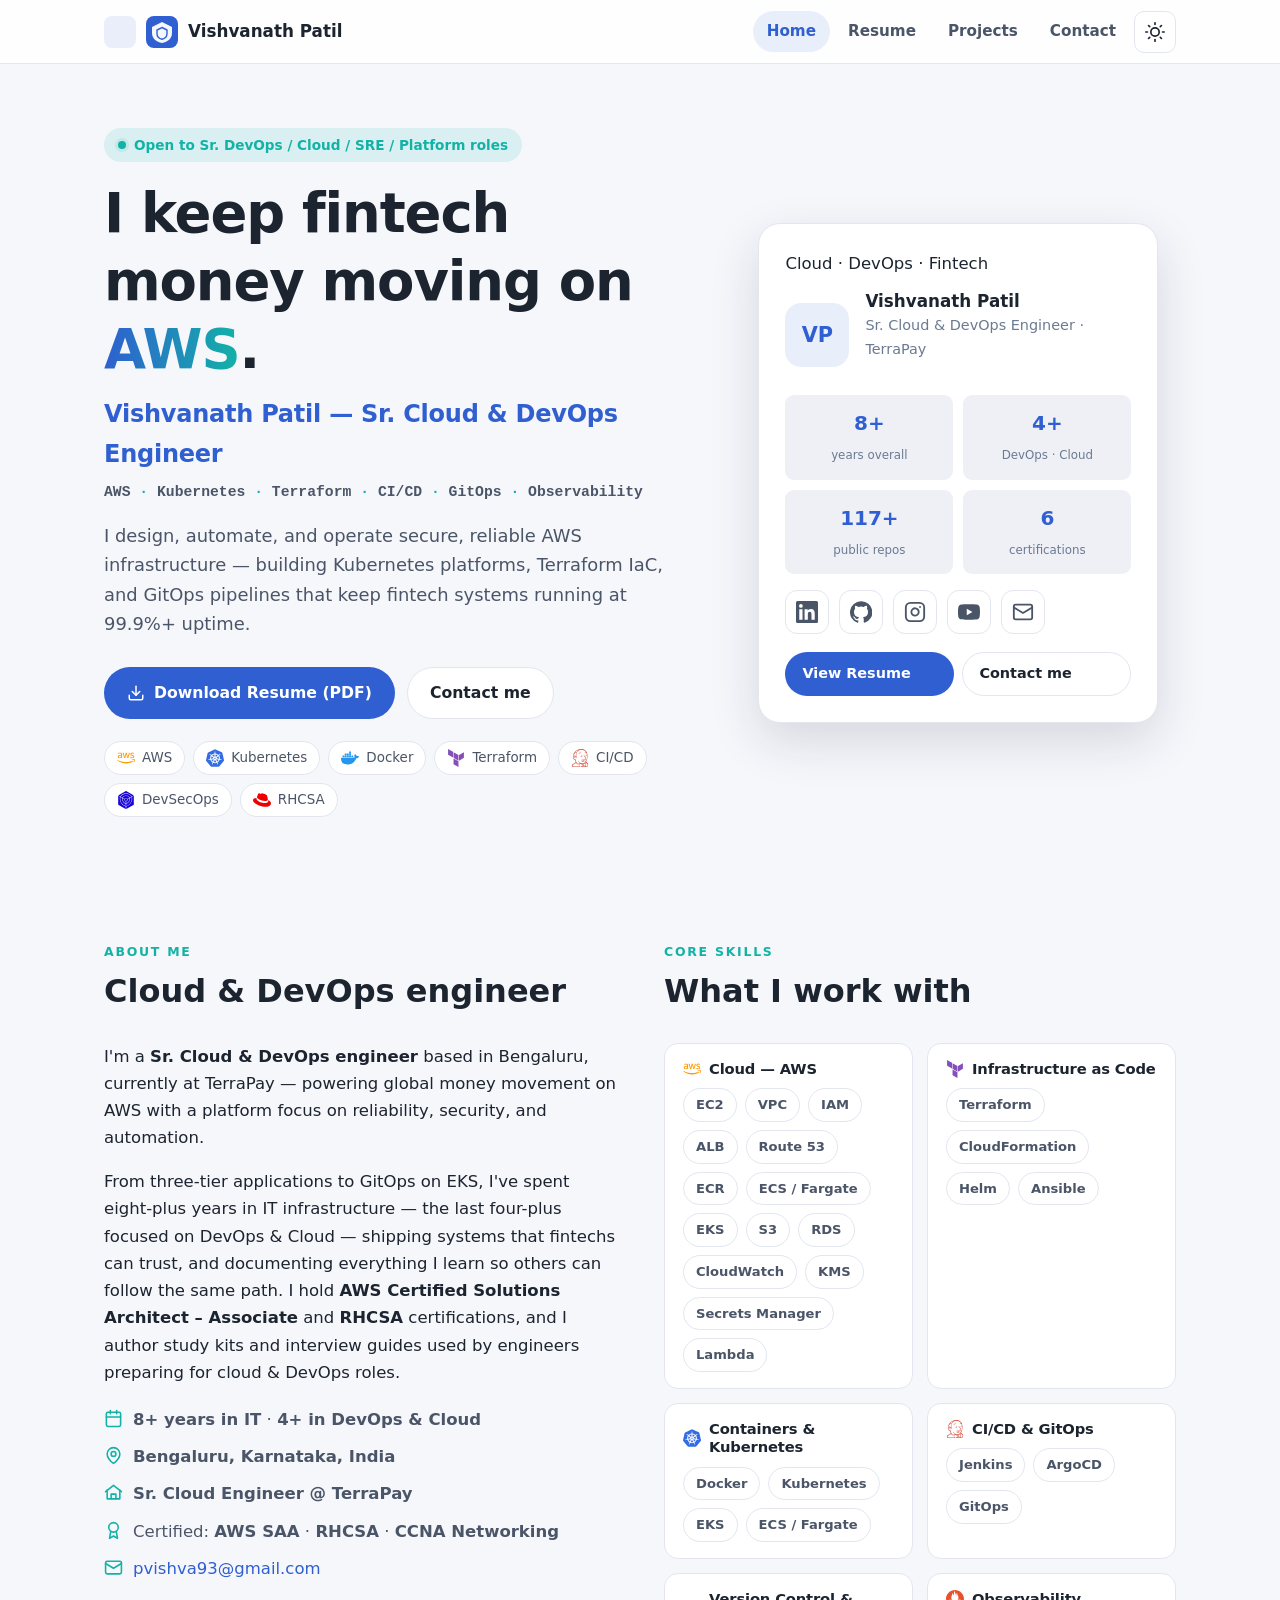
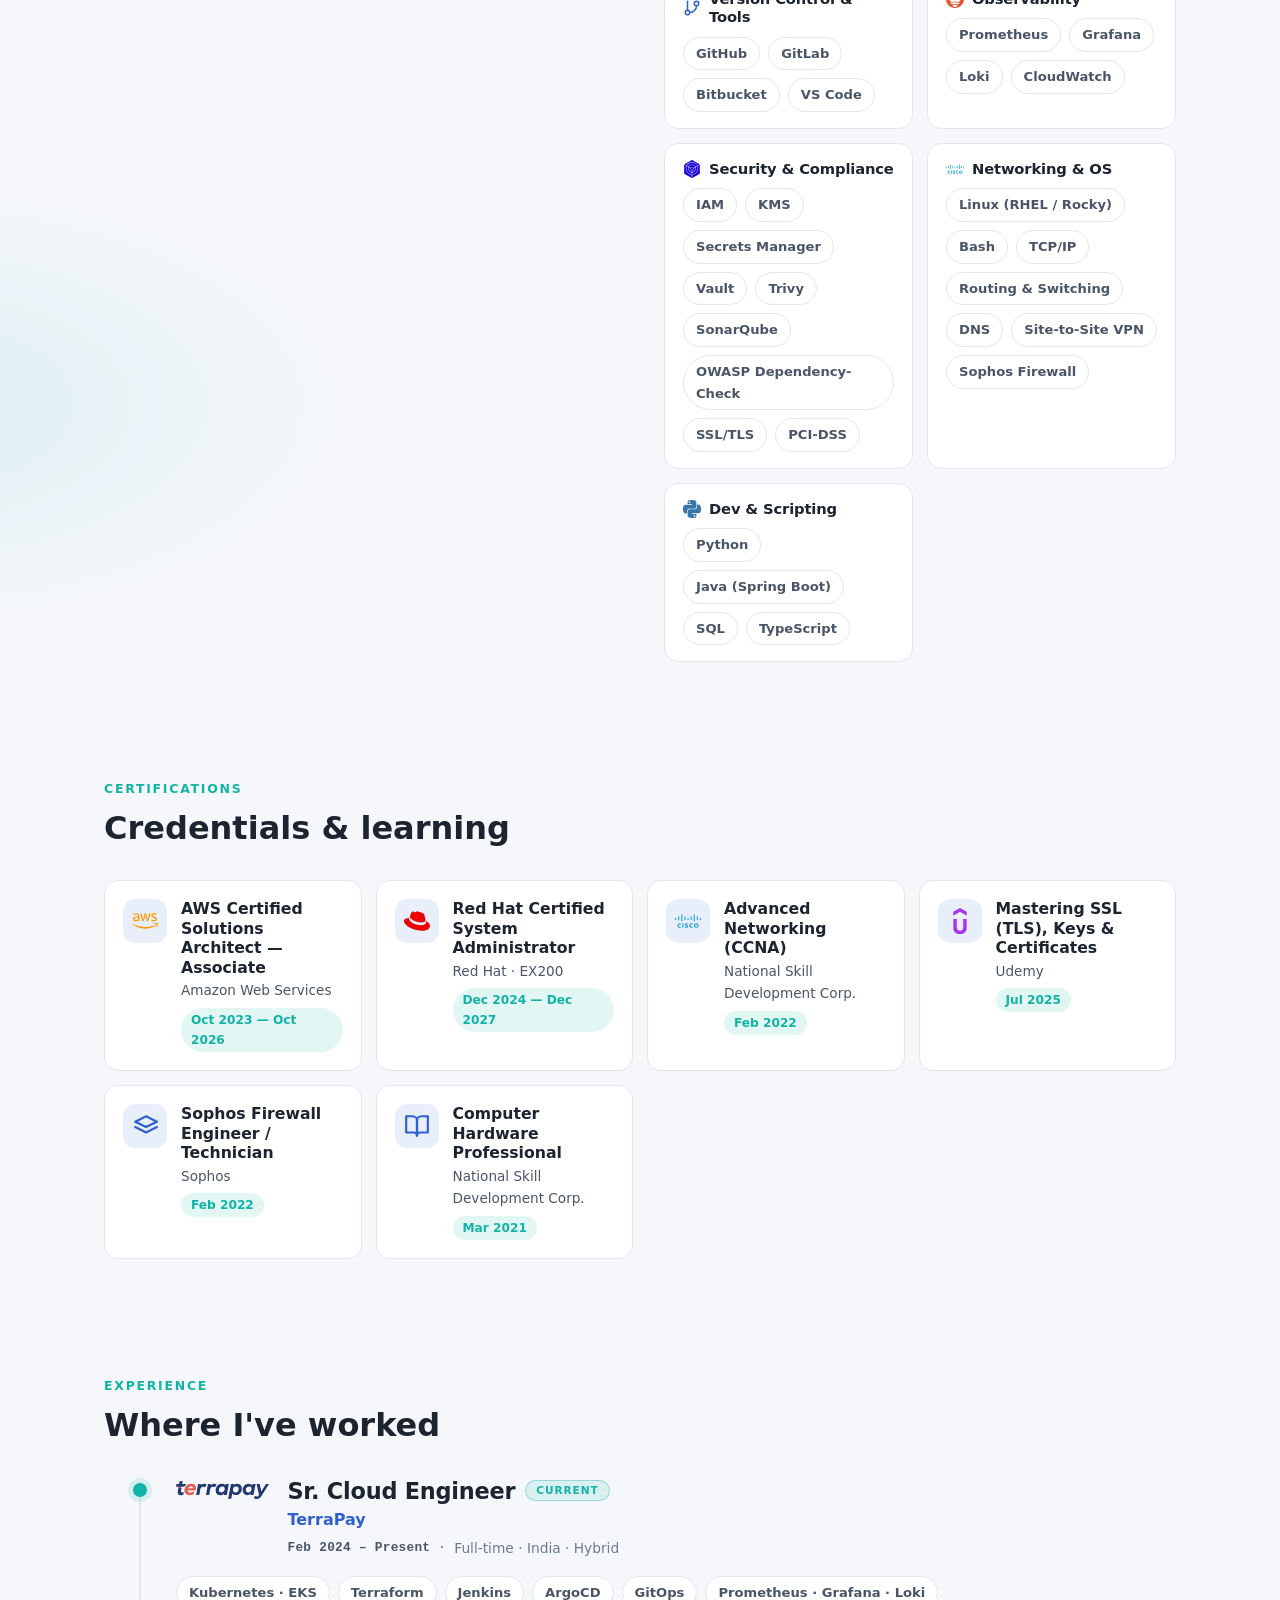
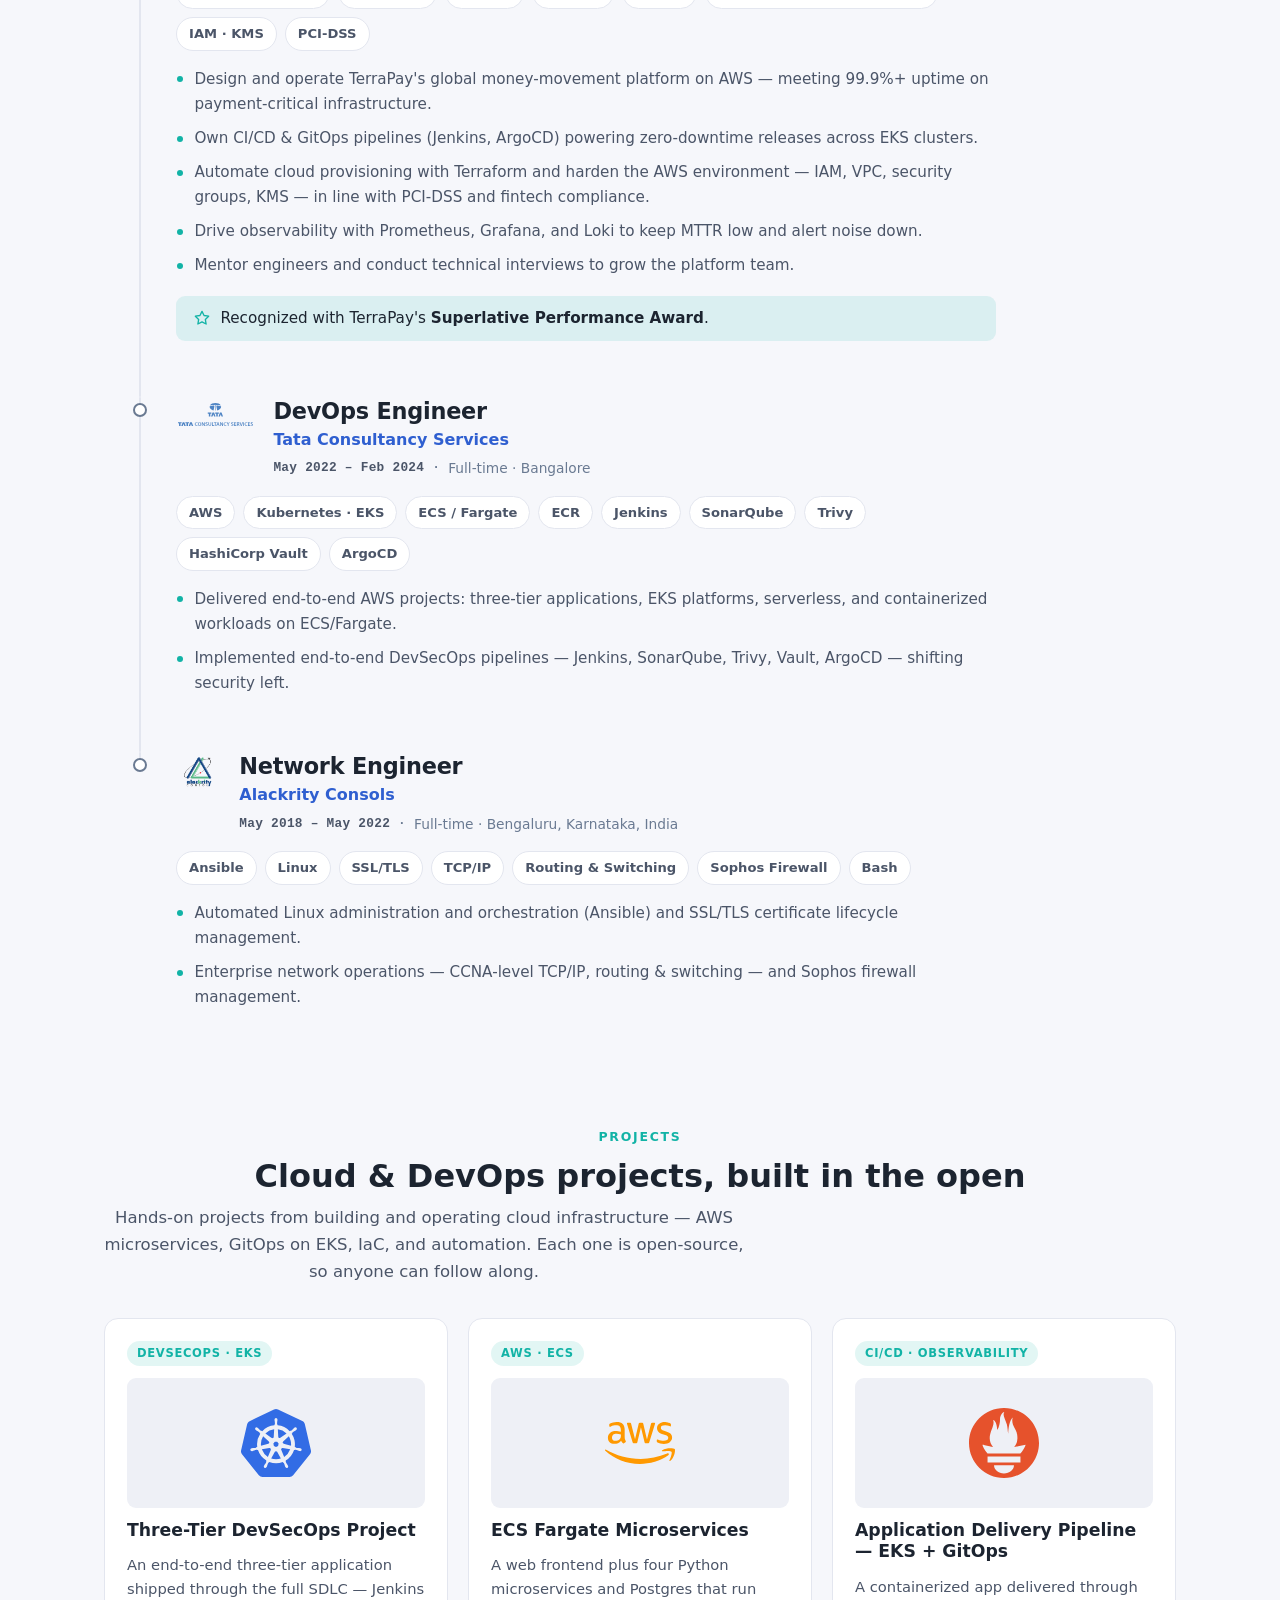
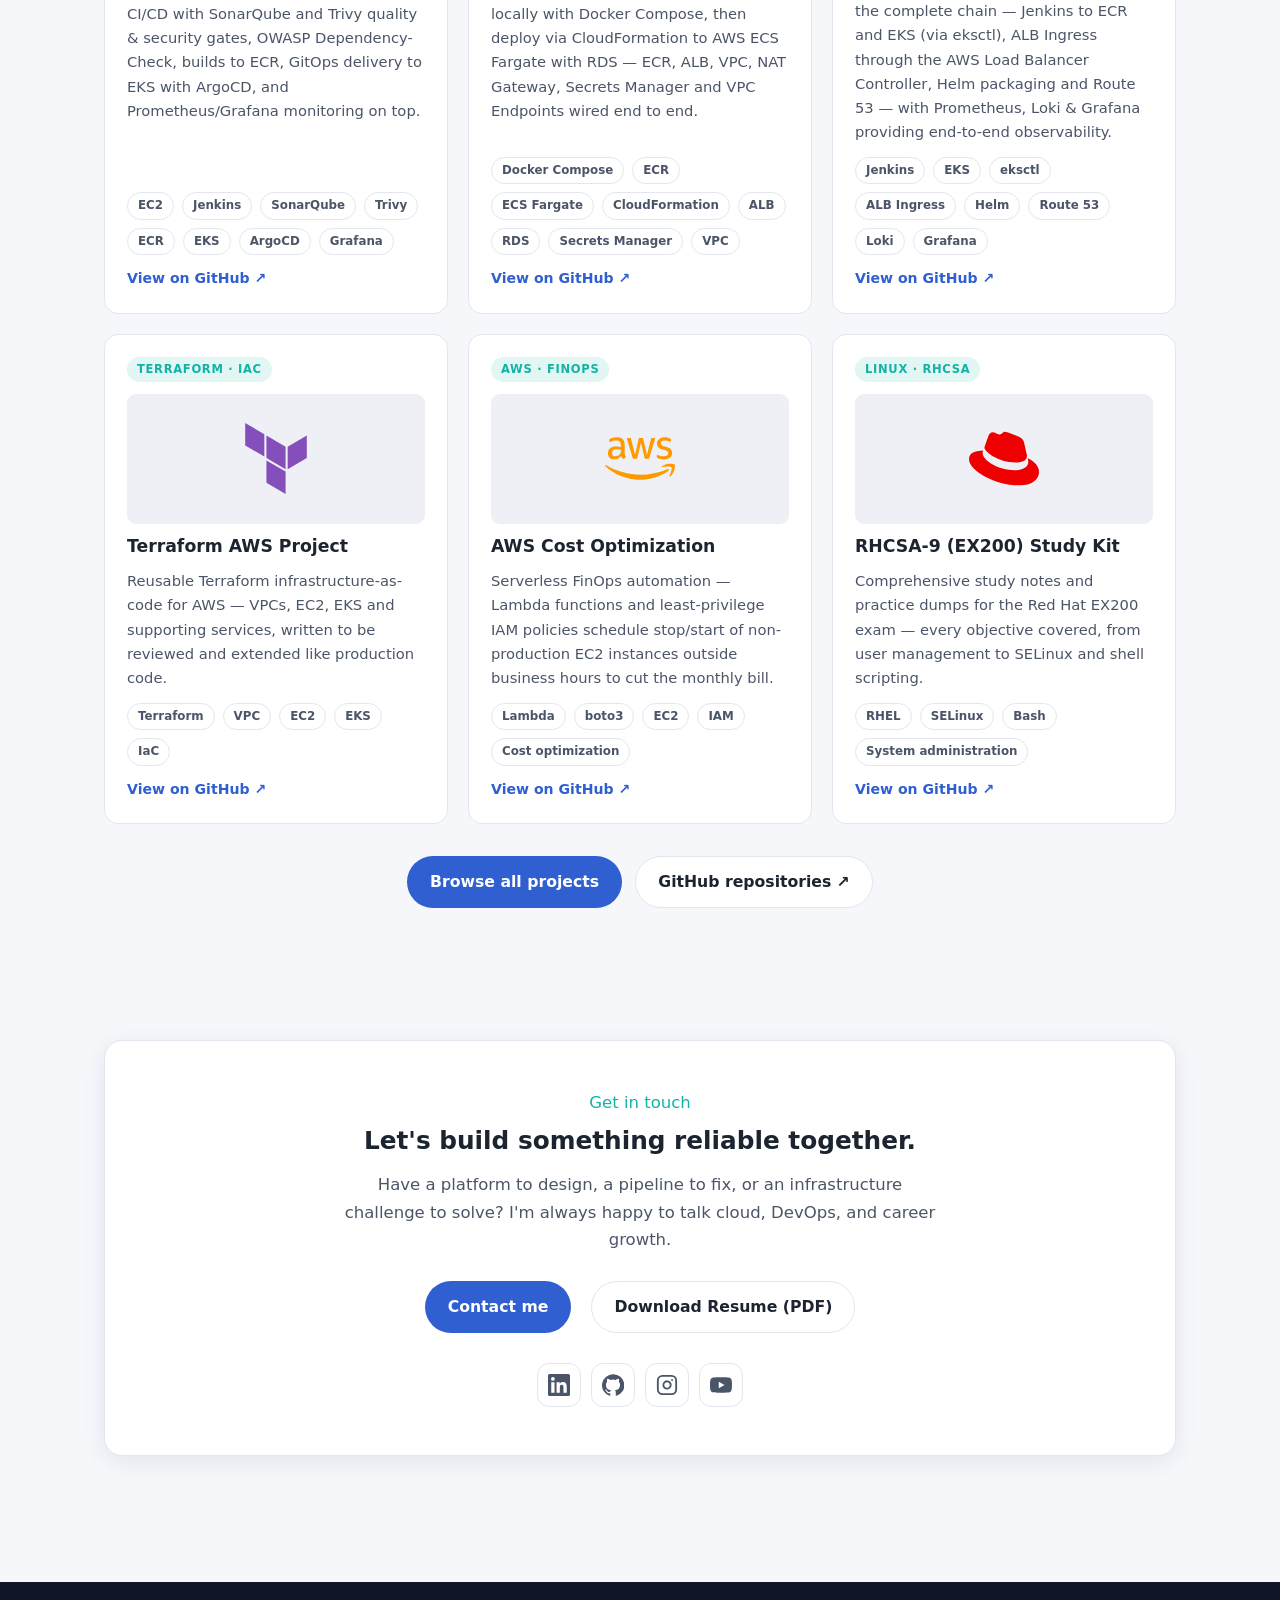
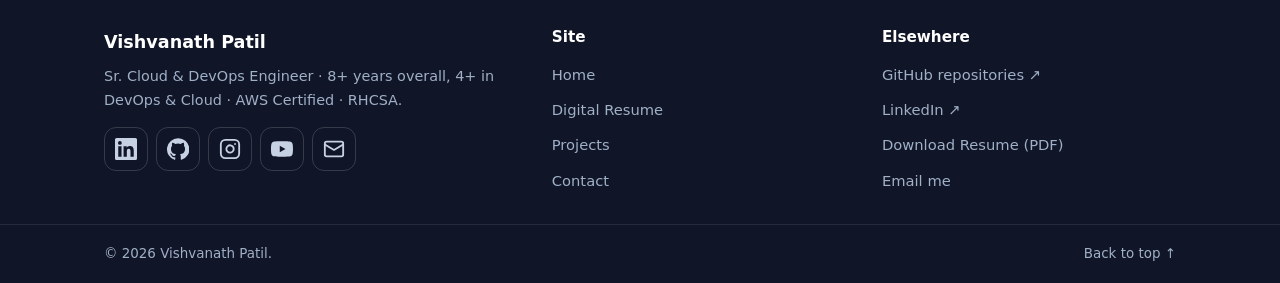
==== commit 62b66494: "Revert "Portfolio polish: hero pipeline diagram, featured-project curation, resume copy pass" This r" ====
--- a/index.html
+++ b/index.html
@@ -101,16 +101,12 @@
           <p class="hero-sub">I design, automate, and operate secure, reliable AWS infrastructure — building Kubernetes platforms, Terraform IaC, and GitOps pipelines that keep fintech systems running at 99.9%+ uptime.</p>
 
           <div class="hero-cta">
-            <a class="btn btn-primary" href="#projects">
-              <svg viewBox="0 0 24 24" fill="none" stroke="currentColor" stroke-width="2" stroke-linecap="round" stroke-linejoin="round" aria-hidden="true" focusable="false"><line x1="12" y1="3" x2="12" y2="21"/><polyline points="6 15 12 21 18 15"/></svg>
-              See the work
+            <a class="btn btn-primary" href="assets/resume/Resume.pdf" download="Vishvanath-Patil-Resume.pdf">
+              <svg viewBox="0 0 24 24" fill="none" stroke="currentColor" stroke-width="2" stroke-linecap="round" stroke-linejoin="round" aria-hidden="true" focusable="false"><path d="M21 15v4a2 2 0 0 1-2 2H5a2 2 0 0 1-2-2v-4"/><polyline points="7 10 12 15 17 10"/><line x1="12" y1="15" x2="12" y2="3"/></svg>
+              Download Resume (PDF)
             </a>
-            <a class="btn btn-ghost" href="assets/resume/Resume.pdf" download="Vishvanath-Patil-Resume.pdf">
-              <svg viewBox="0 0 24 24" fill="none" stroke="currentColor" stroke-width="2" stroke-linecap="round" stroke-linejoin="round" aria-hidden="true" focusable="false"><path d="M21 15v4a2 2 0 0 1-2 2H5a2 2 0 0 1-2-2v-4"/><polyline points="7 10 12 15 17 10"/><line x1="12" y1="15" x2="12" y2="3"/></svg>
-              Resume (PDF)
-            </a>
-          </div>
-          <p class="hero-aside">Prefer email? <a href="mailto:pvishva93@gmail.com">pvishva93@gmail.com</a> · or <a href="contact.html">contact me</a>.</p>
+            <a class="btn btn-ghost" href="contact.html">Contact me</a>
+          </div>
 
           <ul class="hero-quick">
             <li><img src="assets/img/brand/aws.svg" alt="">AWS</li>
@@ -123,97 +119,33 @@
           </ul>
         </div>
 
-        <!-- hero art: production pipeline diagram -->
+        <!-- hero art: profile card -->
         <div class="hero-art">
-          <div class="pipe-card">
-            <p class="pipe-cap">how I ship releases · git → production</p>
-            <svg class="pipe-svg" viewBox="0 0 400 346" role="img" aria-label="Diagram of the deployment pipeline: code from git is built in Jenkins, stored in Amazon ECR, deployed to an EKS cluster by ArgoCD GitOps, and served to the payment API. Supporting stack — the arc runs on 99.9% uptime, PCI-DSS compliance and 4+ years of DevOps experience." focusable="false">
-              <defs>
-                <marker id="pipe-arrow" viewBox="0 0 10 10" refX="9" refY="5" markerWidth="7" markerHeight="7" orient="auto-start-reverse">
-                  <path class="pipe-arrow" d="M0 0 L10 5 L0 10 z"/>
-                </marker>
-              </defs>
-
-              <!-- connectors -->
-              <g fill="none">
-                <path class="pipe-flow" d="M166 27 L234 77" marker-end="url(#pipe-arrow)"/>
-                <path class="pipe-flow" d="M309 92 L166 127" marker-end="url(#pipe-arrow)"/>
-                <path class="pipe-flow" d="M166 127 L234 177" marker-end="url(#pipe-arrow)"/>
-                <path class="pipe-flow" d="M309 192 L166 227" marker-end="url(#pipe-arrow)"/>
-                <path class="pipe-flow" d="M166 227 L234 277" marker-end="url(#pipe-arrow)"/>
-              </g>
-
-              <!-- grow-glow behind the EKS node -->
-              <rect class="pipe-glow" x="6" y="202" width="170" height="40" rx="12"/>
-
-              <!-- node: git · code -->
-              <g class="pipe-node">
-                <rect class="pipe-box" x="16" y="12" width="150" height="30" rx="9"/>
-                <circle cx="31" cy="27" r="9"/>
-                <text x="31" y="30" text-anchor="middle">1</text>
-                <text class="pipe-label" x="46" y="30">git · code</text>
-              </g>
-
-              <!-- node: jenkins · build -->
-              <g class="pipe-node">
-                <rect class="pipe-box" x="234" y="62" width="150" height="30" rx="9"/>
-                <circle cx="249" cy="77" r="9"/>
-                <text x="249" y="80" text-anchor="middle">2</text>
-                <text class="pipe-label" x="264" y="80">jenkins · build</text>
-              </g>
-
-              <!-- node: ecr · registry -->
-              <g class="pipe-node">
-                <rect class="pipe-box" x="16" y="112" width="150" height="30" rx="9"/>
-                <circle cx="31" cy="127" r="9"/>
-                <text x="31" y="130" text-anchor="middle">3</text>
-                <text class="pipe-label" x="46" y="130">ecr · registry</text>
-              </g>
-
-              <!-- node: argocd · gitops -->
-              <g class="pipe-node">
-                <rect class="pipe-box" x="234" y="162" width="150" height="30" rx="9"/>
-                <circle cx="249" cy="177" r="9"/>
-                <text x="249" y="180" text-anchor="middle">4</text>
-                <text class="pipe-label" x="264" y="180">argocd · gitops</text>
-              </g>
-
-              <!-- node: eks · 3 az -->
-              <g class="pipe-node">
-                <rect class="pipe-box" x="16" y="212" width="150" height="30" rx="9"/>
-                <circle cx="31" cy="227" r="9"/>
-                <text x="31" y="230" text-anchor="middle">5</text>
-                <text class="pipe-label" x="46" y="230">eks · 3 az</text>
-              </g>
-
-              <!-- node: payment api -->
-              <g class="pipe-node">
-                <rect class="pipe-box" x="234" y="262" width="150" height="30" rx="9"/>
-                <circle cx="249" cy="277" r="9"/>
-                <text x="249" y="280" text-anchor="middle">6</text>
-                <text class="pipe-label" x="264" y="280">payment api</text>
-              </g>
-
-              <!-- AWS badge -->
-              <g class="pipe-badge">
-                <rect x="342" y="12" width="46" height="24" rx="7"/>
-                <text x="365" y="28" text-anchor="middle">AWS</text>
-              </g>
-
-              <!-- proof chips -->
-              <g class="pipe-chip">
-                <rect x="8" y="304" width="110" height="26" rx="13"/>
-                <text x="63" y="320" text-anchor="middle">99.9%+ uptime</text>
-              </g>
-              <g class="pipe-chip">
-                <rect x="134" y="304" width="110" height="26" rx="13"/>
-                <text x="189" y="320" text-anchor="middle">PCI-DSS</text>
-              </g>
-              <g class="pipe-chip">
-                <rect x="258" y="304" width="110" height="26" rx="13"/>
-                <text x="313" y="320" text-anchor="middle">4+ yrs DevOps</text>
-              </g>
-            </svg>
+          <div class="hero-card">
+            <div class="card-top">
+              <span class="card-tag">Cloud · DevOps · Fintech</span>
+            </div>
+            <div style="display:flex; align-items:center; gap:16px; margin-top:14px;">
+              <span data-avatar style="flex:0 0 auto; width:64px; height:64px; border-radius:16px; background:var(--primary-soft); color:var(--primary); display:inline-flex; align-items:center; justify-content:center; font-weight:800; font-size:1.3rem;">VP</span>
+              <div>
+                <h3>Vishvanath Patil</h3>
+                <p class="who">Sr. Cloud &amp; DevOps Engineer · TerraPay</p>
+              </div>
+            </div>
+
+            <div class="card-stats">
+              <div class="card-stat"><b>8+</b><span>years overall</span></div>
+              <div class="card-stat"><b>4+</b><span>DevOps · Cloud</span></div>
+              <div class="card-stat"><b data-stat="repos">117+</b><span>public repos</span></div>
+              <div class="card-stat"><b data-stat="certs">6</b><span>certifications</span></div>
+            </div>
+
+            <ul class="socials" data-socials="mail" style="margin-bottom:18px;"></ul>
+
+            <div class="card-actions">
+              <a class="btn btn-primary btn-sm" href="resume.html">View Resume</a>
+              <a class="btn btn-ghost btn-sm" href="contact.html">Contact me</a>
+            </div>
           </div>
         </div>
       </div>
@@ -413,10 +345,10 @@
                 <li>PCI-DSS</li>
               </ul>
               <ul class="exp-points">
-                <li>Own AWS infrastructure for TerraPay's global money-movement platform — delivering a 99.9%+ uptime track record on payment-critical systems.</li>
-                <li>Run CI/CD &amp; GitOps end to end — Jenkins and ArgoCD ship zero-downtime releases across production EKS clusters, with Git-driven rollbacks.</li>
-                <li>Codify AWS with Terraform and harden the account — VPC, IAM, security groups, KMS — to PCI-DSS and fintech compliance.</li>
-                <li>Operate the observability stack (Prometheus, Grafana, Loki) with runbook-driven alerting — cutting alert noise and mean-time-to-recovery.</li>
+                <li>Design and operate TerraPay's global money-movement platform on AWS — meeting 99.9%+ uptime on payment-critical infrastructure.</li>
+                <li>Own CI/CD &amp; GitOps pipelines (Jenkins, ArgoCD) powering zero-downtime releases across EKS clusters.</li>
+                <li>Automate cloud provisioning with Terraform and harden the AWS environment — IAM, VPC, security groups, KMS — in line with PCI-DSS and fintech compliance.</li>
+                <li>Drive observability with Prometheus, Grafana, and Loki to keep MTTR low and alert noise down.</li>
                 <li>Mentor engineers and conduct technical interviews to grow the platform team.</li>
                 <li class="exp-award">
                   <svg viewBox="0 0 24 24" fill="none" stroke="currentColor" stroke-width="2" stroke-linecap="round" stroke-linejoin="round" aria-hidden="true" focusable="false"><polygon points="12 2 15.09 8.26 22 9.27 17 14.14 18.18 21.02 12 17.77 5.82 21.02 7 14.14 2 9.27 8.91 8.26 12 2"/></svg>
@@ -451,8 +383,8 @@
                 <li>ArgoCD</li>
               </ul>
               <ul class="exp-points">
-                <li>Delivered end-to-end AWS builds — three-tier applications, EKS platforms, serverless, and ECS/Fargate workloads.</li>
-                <li>Shipped complete DevSecOps pipelines (Jenkins, SonarQube, Trivy, HashiCorp Vault, ArgoCD), shifting security left in the SDLC.</li>
+                <li>Delivered end-to-end AWS projects: three-tier applications, EKS platforms, serverless, and containerized workloads on ECS/Fargate.</li>
+                <li>Implemented end-to-end DevSecOps pipelines — Jenkins, SonarQube, Trivy, Vault, ArgoCD — shifting security left.</li>
               </ul>
             </article>
           </li>
@@ -480,8 +412,8 @@
                 <li>Bash</li>
               </ul>
               <ul class="exp-points">
-                <li>Automated Linux administration and SSL/TLS certificate lifecycle management with Ansible.</li>
-                <li>Ran enterprise network operations — CCNA-level TCP/IP, routing &amp; switching — and Sophos firewall management.</li>
+                <li>Automated Linux administration and orchestration (Ansible) and SSL/TLS certificate lifecycle management.</li>
+                <li>Enterprise network operations — CCNA-level TCP/IP, routing &amp; switching — and Sophos firewall management.</li>
               </ul>
             </article>
           </li>
@@ -553,18 +485,18 @@
 
           <article class="card">
             <div class="card-top">
-                <span class="card-tag">DevSecOps · EKS</span>
+                <span class="card-tag">Terraform · IaC</span>
             </div>
             <div class="thumb">
-              <img src="assets/img/brand/trivy.svg" alt="" loading="lazy" decoding="async">
-            </div>
-            <h3><a href="https://github.com/Vishvanath-Patil/End-to-End-Kubernetes-DevSecOps-Tetris-Project" target="_blank" rel="noopener">Tetris DevSecOps Project</a></h3>
-            <p>Hands-on DevSecOps project deploying a Tetris game on AWS EKS — Jenkins CI/CD, ArgoCD GitOps, Terraform IaC, Docker, Trivy scanning, and SonarQube code quality.</p>
+              <img src="assets/img/brand/terraform.svg" alt="" loading="lazy" decoding="async">
+            </div>
+            <h3><a href="https://github.com/Vishvanath-Patil/Terraform-AWS-Project" target="_blank" rel="noopener">Terraform AWS Project</a></h3>
+            <p>Reusable Terraform infrastructure-as-code for AWS — VPCs, EC2, EKS and supporting services, written to be reviewed and extended like production code.</p>
             <ul class="chips chips-sm" aria-label="Technologies">
-              <li>EKS</li><li>Jenkins</li><li>ArgoCD</li><li>Terraform</li><li>Docker</li><li>Trivy</li><li>SonarQube</li>
+              <li>Terraform</li><li>VPC</li><li>EC2</li><li>EKS</li><li>IaC</li>
             </ul>
             <div class="link-row">
-              <a href="https://github.com/Vishvanath-Patil/End-to-End-Kubernetes-DevSecOps-Tetris-Project" target="_blank" rel="noopener">View on GitHub ↗</a>
+              <a href="https://github.com/Vishvanath-Patil/Terraform-AWS-Project" target="_blank" rel="noopener">View on GitHub ↗</a>
             </div>
           </article>
 
@@ -587,18 +519,18 @@
 
           <article class="card">
             <div class="card-top">
-                <span class="card-tag">Security · IAM</span>
+                <span class="card-tag">Linux · RHCSA</span>
             </div>
             <div class="thumb">
-              <img src="assets/img/brand/aws.svg" alt="" loading="lazy" decoding="async">
-            </div>
-            <h3><a href="https://github.com/Vishvanath-Patil/IAM_Cross_Account_Access" target="_blank" rel="noopener">IAM Cross-Account Access</a></h3>
-            <p>Secure cross-account IAM patterns using STS AssumeRole and least-privilege policies — granting scoped, auditable access to a production S3 bucket between AWS accounts without sharing long-lived credentials.</p>
+              <img src="assets/img/brand/redhat.svg" alt="" loading="lazy" decoding="async">
+            </div>
+            <h3><a href="https://github.com/Vishvanath-Patil/RHCSA-9_EX200" target="_blank" rel="noopener">RHCSA-9 (EX200) Study Kit</a></h3>
+            <p>Comprehensive study notes and practice dumps for the Red Hat EX200 exam — every objective covered, from user management to SELinux and shell scripting.</p>
             <ul class="chips chips-sm" aria-label="Technologies">
-              <li>IAM</li><li>STS AssumeRole</li><li>S3</li><li>Least privilege</li>
+              <li>RHEL</li><li>SELinux</li><li>Bash</li><li>System administration</li>
             </ul>
             <div class="link-row">
-              <a href="https://github.com/Vishvanath-Patil/IAM_Cross_Account_Access" target="_blank" rel="noopener">View on GitHub ↗</a>
+              <a href="https://github.com/Vishvanath-Patil/RHCSA-9_EX200" target="_blank" rel="noopener">View on GitHub ↗</a>
             </div>
           </article>
 
--- a/assets/css/style.css
+++ b/assets/css/style.css
@@ -248,43 +248,19 @@
 .hero-quick li svg, .hero-quick li img { width: 18px; height: 18px; flex: 0 0 auto; }
 
 .hero-art { display: flex; justify-content: center; }
+.hero-card {
+  width: 100%; max-width: 400px; background: var(--surface); border: 1px solid var(--border);
+  border-radius: 22px; padding: 26px; box-shadow: var(--shadow-lg); position: relative;
+}
+.hero-card h3 { font-size: 1.05rem; margin: 0 0 2px; }
+.hero-card .who { color: var(--text-faint); font-size: 0.9rem; margin-bottom: 18px; }
 .avatar-photo { width: 100%; height: 100%; object-fit: cover; border-radius: inherit; display: block; }
-
-.hero-aside { margin: 0; font-size: 0.9rem; color: var(--text-faint); }
-.hero-aside a { font-weight: 700; color: var(--primary); }
-
-/* hero pipeline diagram */
-.pipe-card {
-  width: 100%; max-width: 420px; background: var(--surface);
-  border: 1px solid var(--border); border-radius: 22px;
-  padding: 16px 16px 12px; box-shadow: var(--shadow-lg);
-}
-.pipe-cap {
-  font-family: var(--font-mono); font-size: 0.66rem; font-weight: 700;
-  letter-spacing: 0.09em; text-transform: uppercase; color: var(--text-faint);
-  margin: 0 0 10px;
-}
-.pipe-svg { width: 100%; height: auto; display: block; }
-.pipe-flow {
-  fill: none; stroke: var(--primary); stroke-width: 1.4; stroke-linecap: round;
-  stroke-dasharray: 5 6; animation: pipe-flow 0.9s linear infinite;
-}
-@keyframes pipe-flow { to { stroke-dashoffset: -11; } }
-.pipe-arrow { fill: var(--primary); }
-.pipe-node .pipe-box { fill: var(--surface-muted); stroke: var(--border); }
-.pipe-node circle { fill: var(--primary); }
-.pipe-node text { fill: #fff; font-weight: 700; }
-.pipe-node .pipe-label { fill: var(--text); }
-.pipe-glow { fill: var(--accent-soft); animation: pulse 2.2s linear infinite; }
-.pipe-badge rect {
-  fill: var(--primary-soft); stroke: color-mix(in srgb, var(--primary) 40%, transparent);
-}
-.pipe-badge text { fill: var(--primary); font-weight: 700; }
-.pipe-chip rect {
-  fill: var(--accent-soft); stroke: color-mix(in srgb, var(--accent) 45%, transparent);
-}
-.pipe-chip text { fill: var(--accent); font-weight: 700; }
-.pipe-node text, .pipe-badge text, .pipe-chip text { font-family: var(--font-mono); font-size: 8px; }
+.card-stats { display: grid; grid-template-columns: repeat(2, 1fr); gap: 10px; margin: 16px 0; }
+.card-stat { background: var(--surface-muted); border-radius: var(--radius-sm); padding: 12px; text-align: center; }
+.card-stat b { display: block; font-size: 1.25rem; color: var(--primary); }
+.card-stat span { font-size: 0.74rem; color: var(--text-faint); }
+.card-actions { display: flex; gap: 8px; }
+.card-actions .btn { flex: 1; }
 
 /* ---------- 7. Socials ---------- */
 .socials { display: flex; gap: 10px; list-style: none; padding: 0; margin: 0; }
@@ -572,13 +548,6 @@
   background: linear-gradient(92deg, var(--primary), var(--accent));
   -webkit-background-clip: text; background-clip: text; color: transparent; }
 .nf p { color: var(--text-soft); max-width: 440px; }
-.nf-cmd {
-  font-family: var(--font-mono); font-size: 0.85rem; text-align: left;
-  background: var(--surface-muted); border: 1px solid var(--border); border-radius: var(--radius-sm);
-  padding: 14px 18px; margin-top: 20px; max-width: 520px; line-height: 1.7;
-}
-.nf-cmd .nf-hash { color: var(--accent); font-weight: 700; }
-.nf-cmd .nf-out { color: var(--text-faint); }
 
 /* ---------- 16. Utilities ---------- */
 .hidden { display: none !important; }
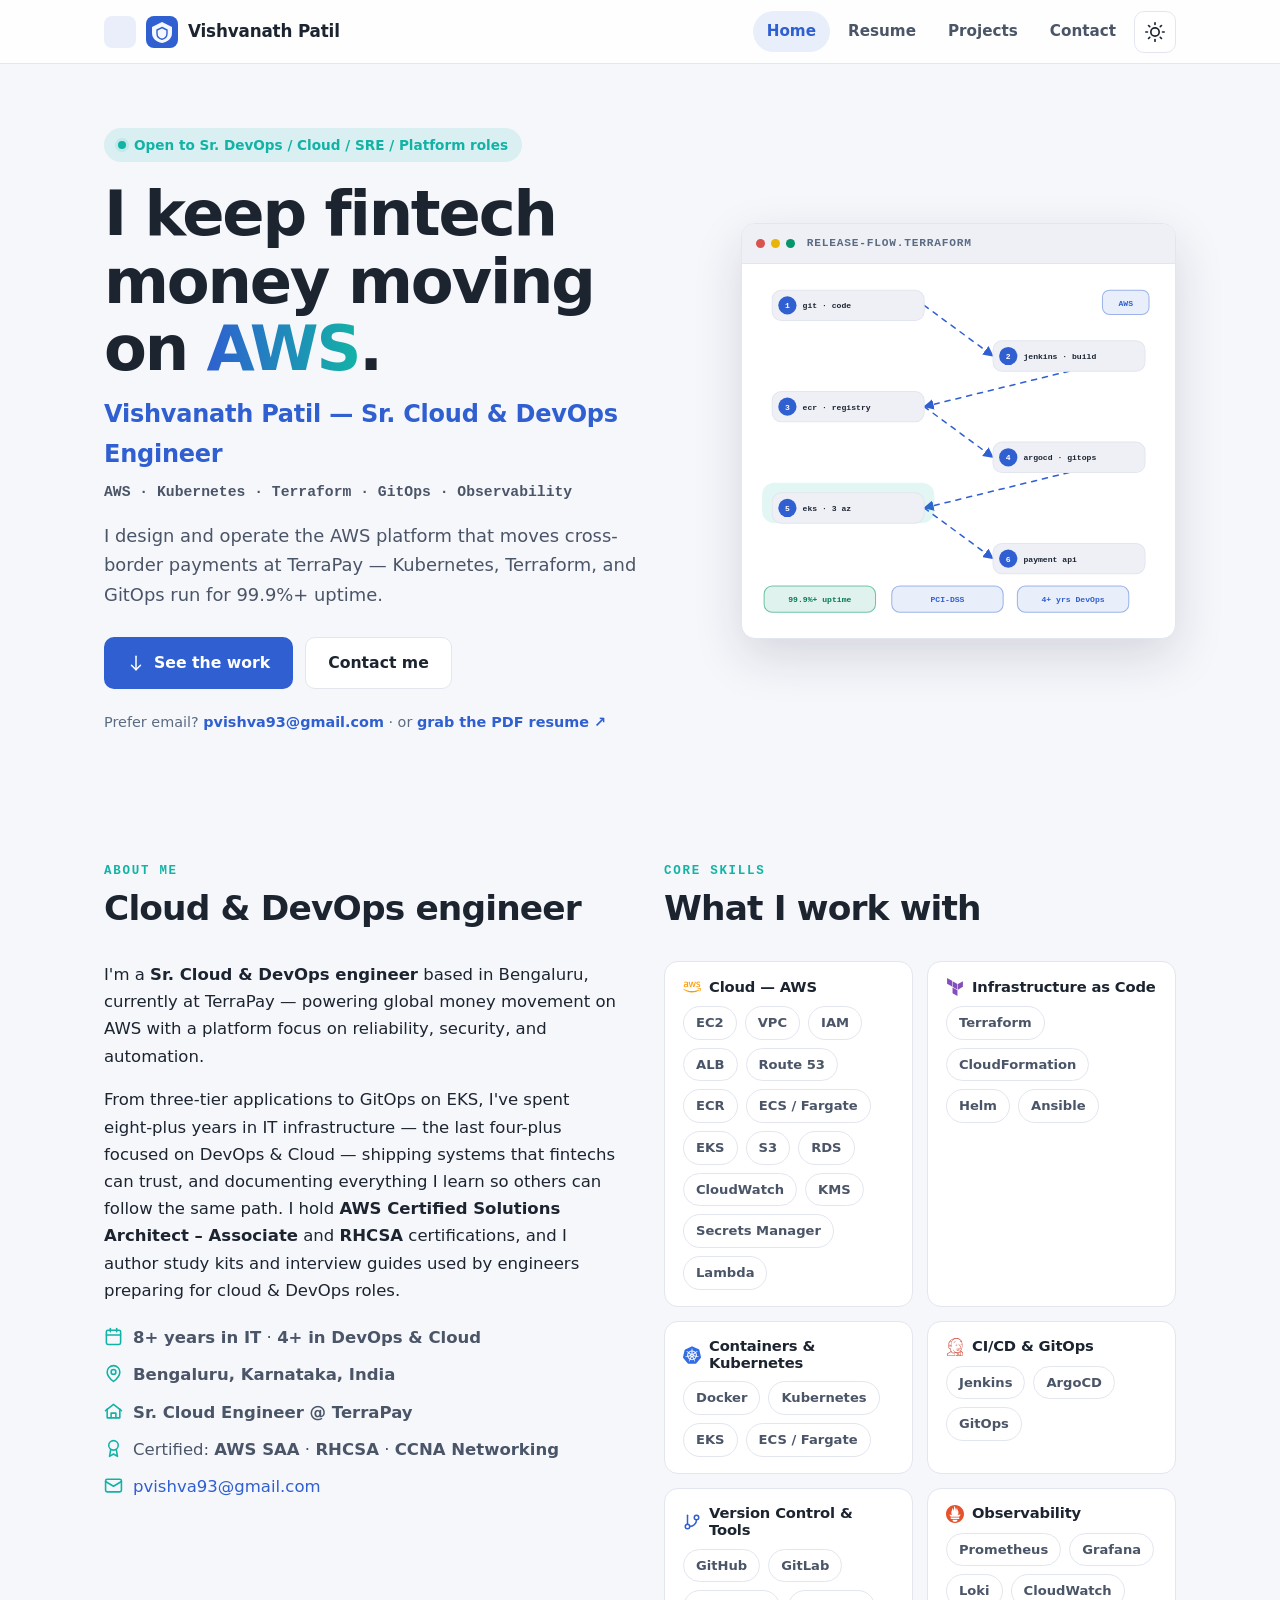
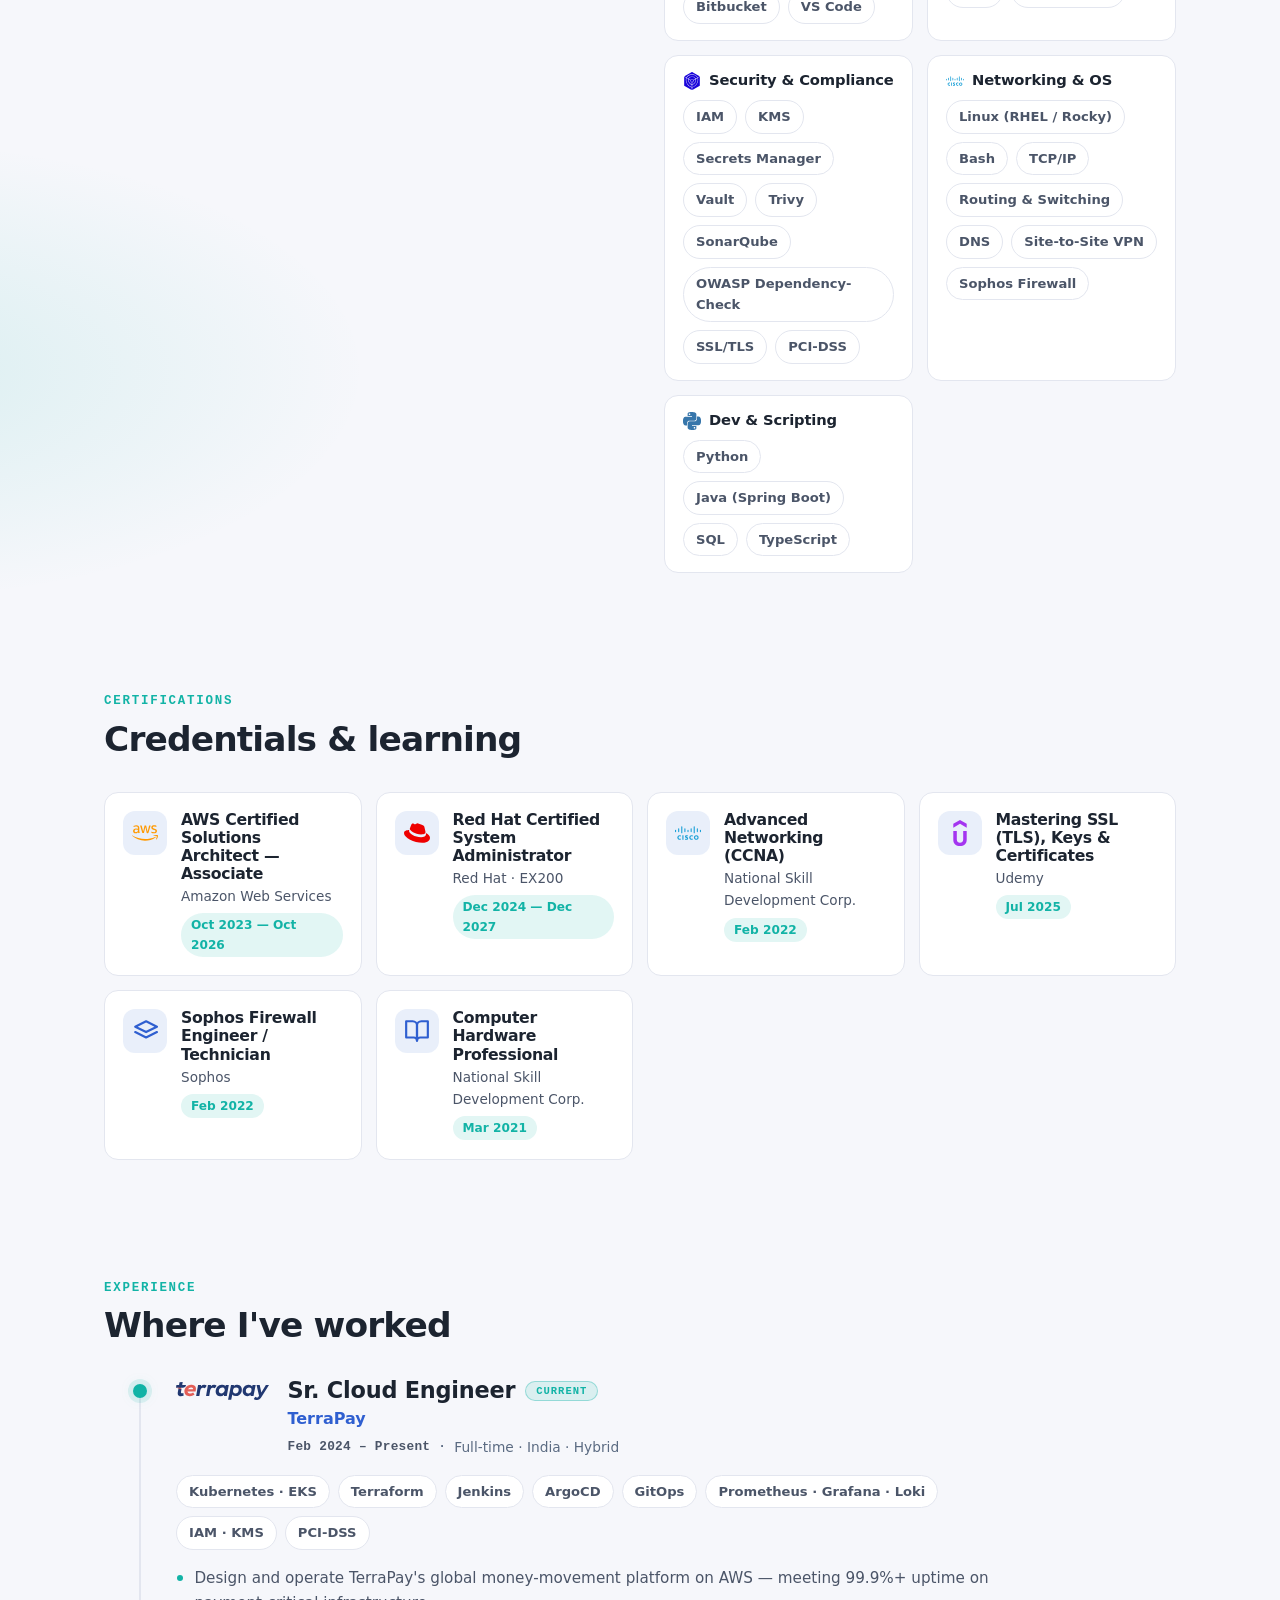
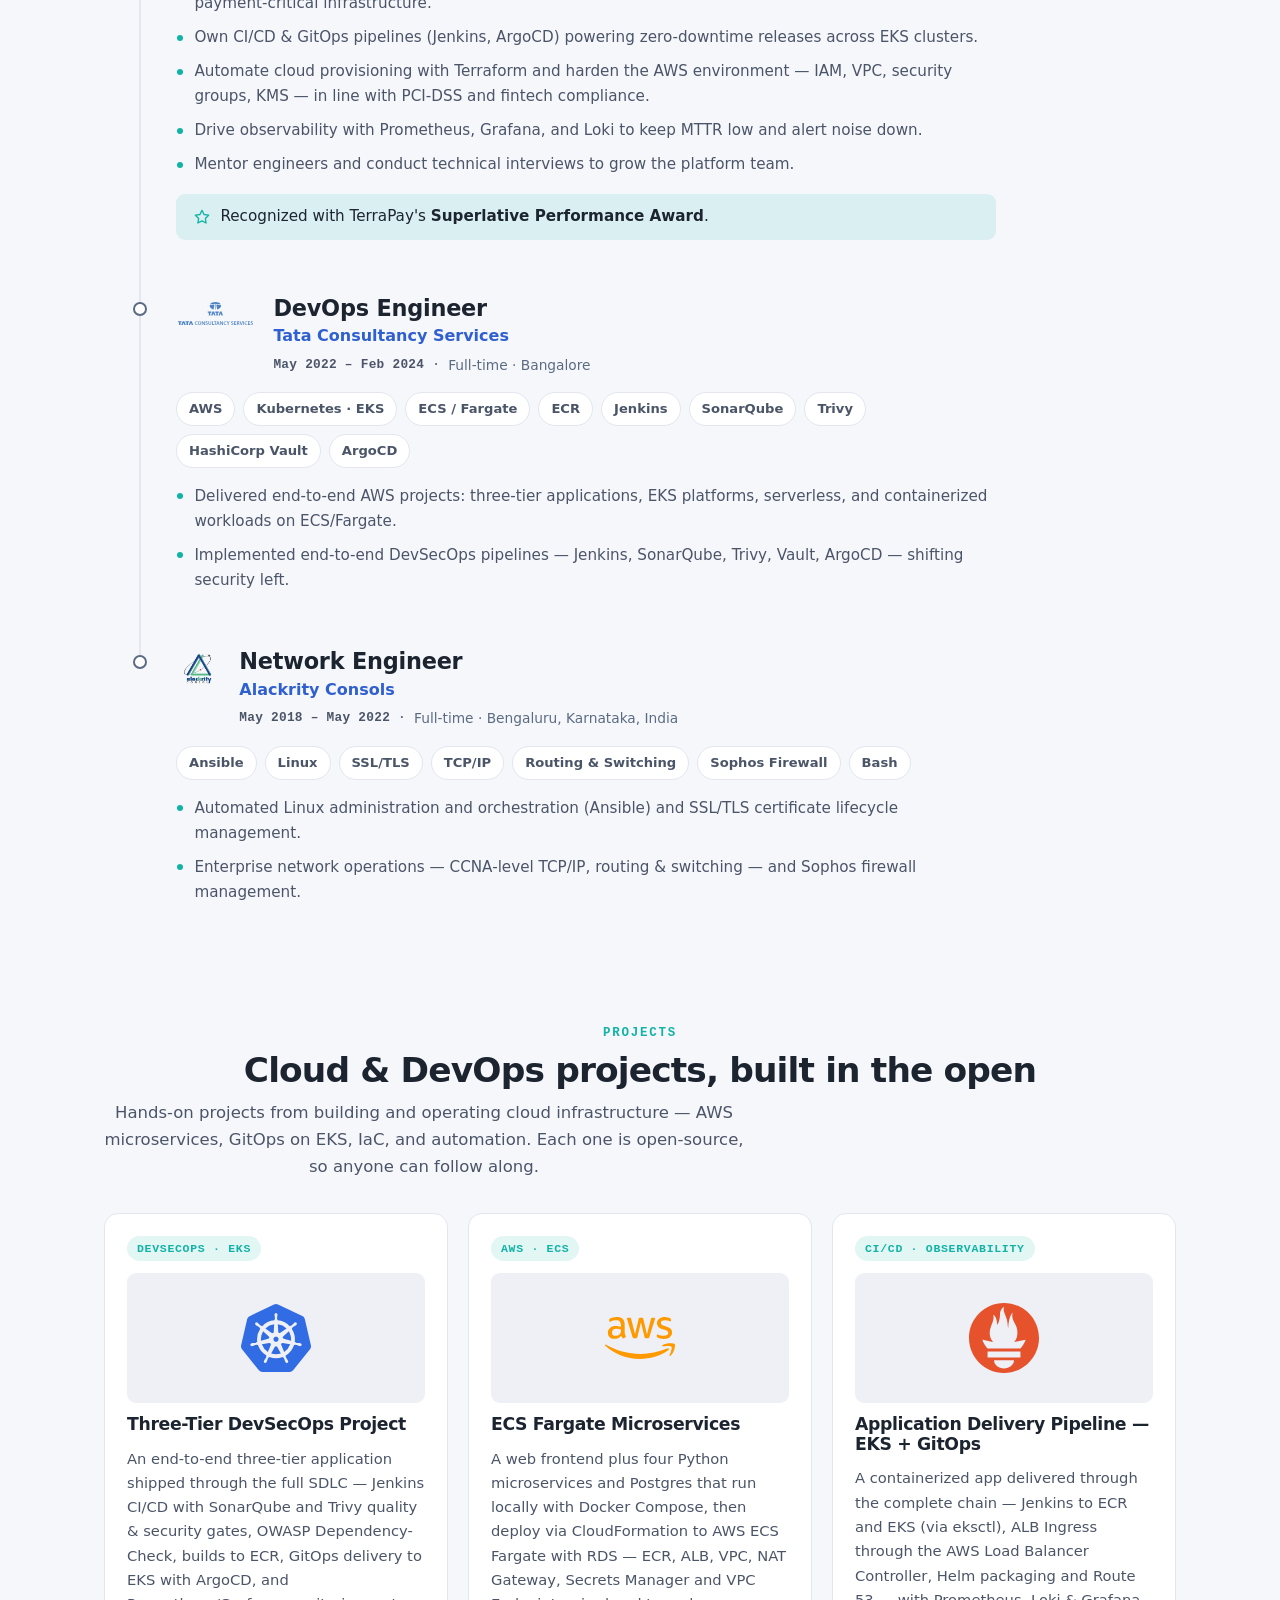
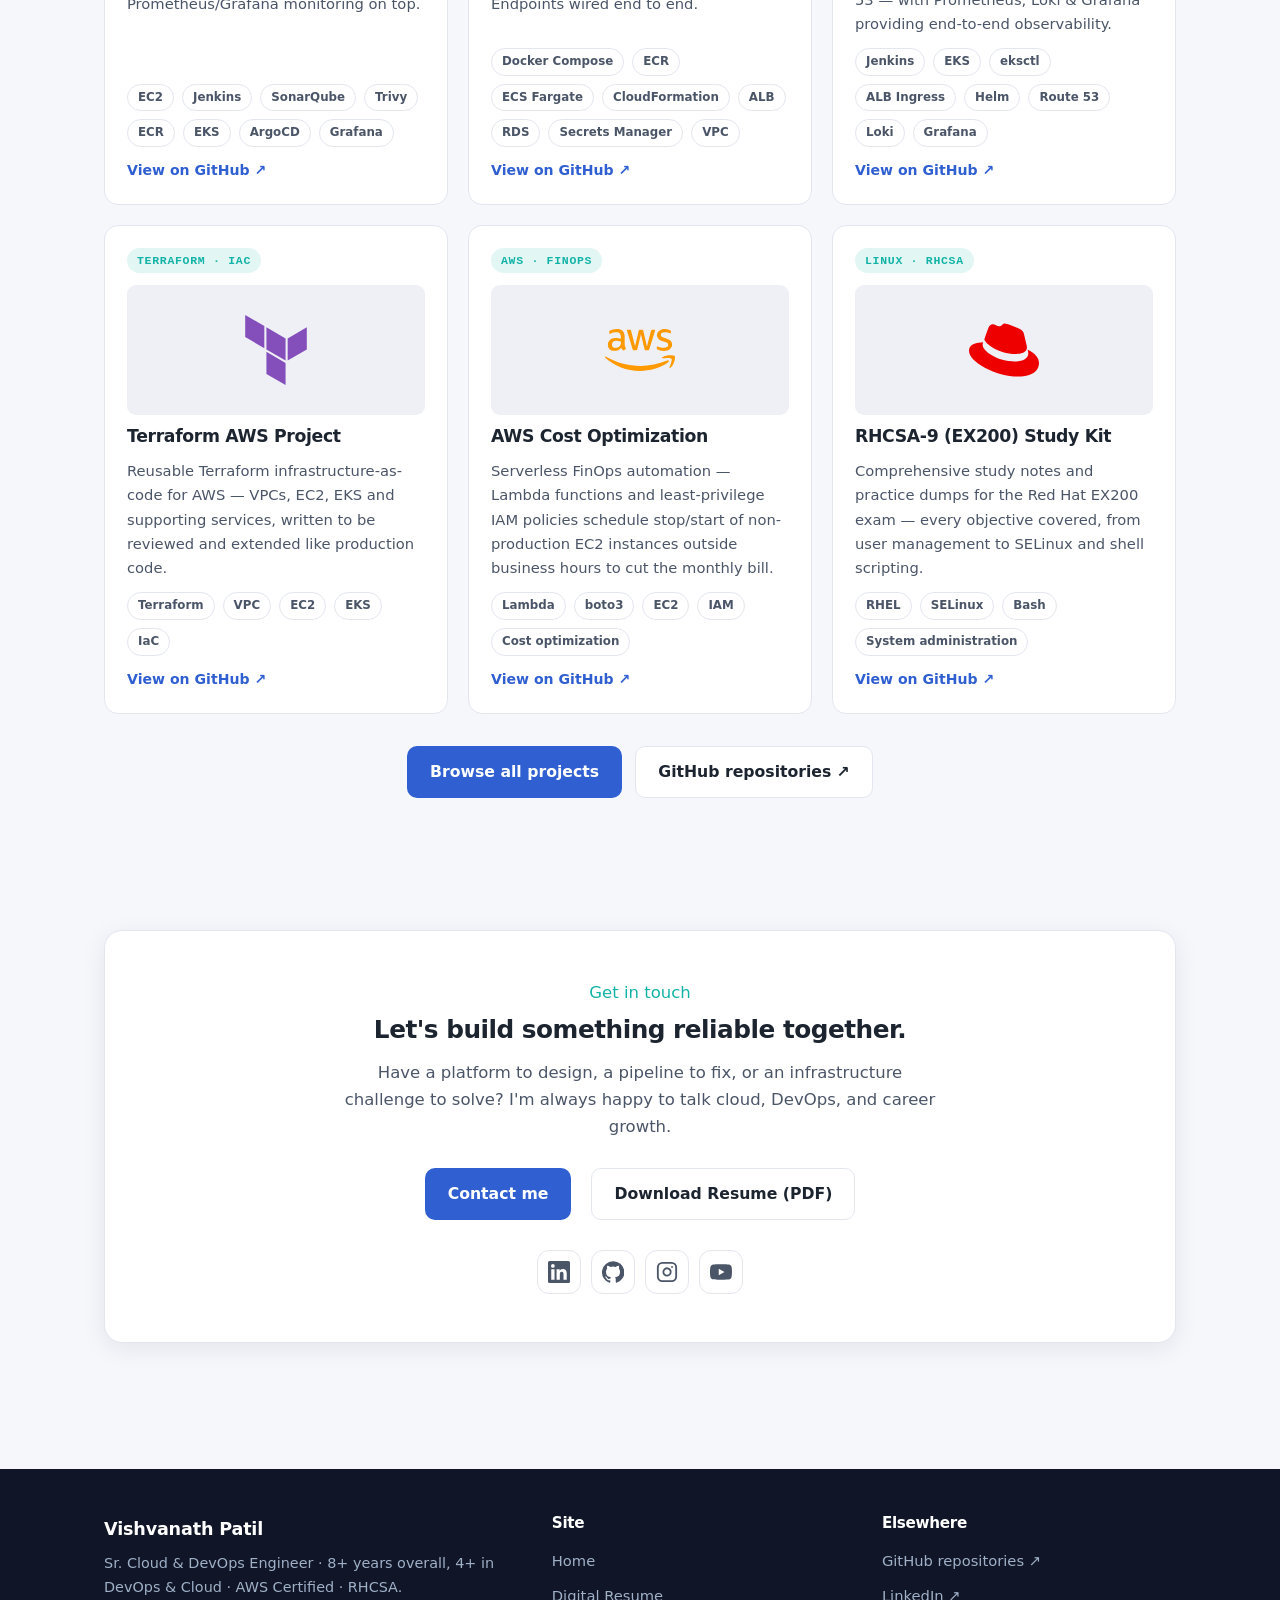
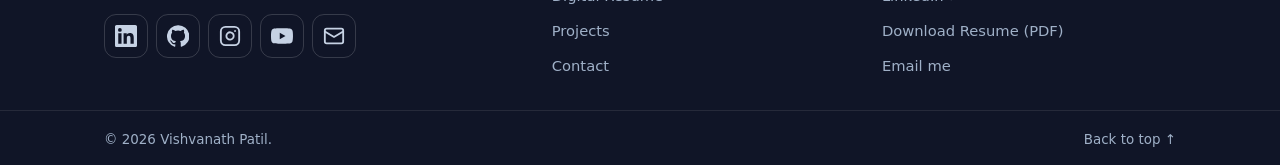
==== commit c509c16b: "Portfolio upgrade: release-flow hero diagram, self-hosted type system, curated projects - Hero: anim" ====
--- a/index.html
+++ b/index.html
@@ -93,58 +93,120 @@
     <!-- ======================= HERO ======================= -->
     <section class="hero">
       <div class="wrap hero-grid">
-        <div>
+        <div class="hero-copy">
           <span class="hero-eyebrow"><span class="dot"></span> Open to Sr. DevOps / Cloud / SRE / Platform roles</span>
           <h1>I keep fintech money moving on <span class="grad">AWS</span>.</h1>
           <p class="hero-role">Vishvanath Patil — Sr. Cloud &amp; DevOps Engineer</p>
-          <p class="hero-stack">AWS <span class="dot-sep">·</span> Kubernetes <span class="dot-sep">·</span> Terraform <span class="dot-sep">·</span> CI/CD <span class="dot-sep">·</span> GitOps <span class="dot-sep">·</span> Observability</p>
-          <p class="hero-sub">I design, automate, and operate secure, reliable AWS infrastructure — building Kubernetes platforms, Terraform IaC, and GitOps pipelines that keep fintech systems running at 99.9%+ uptime.</p>
+          <p class="hero-stack">AWS · Kubernetes · Terraform · GitOps · Observability</p>
+          <p class="hero-sub">I design and operate the AWS platform that moves cross-border payments at TerraPay — Kubernetes, Terraform, and GitOps run for 99.9%+ uptime.</p>
 
           <div class="hero-cta">
-            <a class="btn btn-primary" href="assets/resume/Resume.pdf" download="Vishvanath-Patil-Resume.pdf">
-              <svg viewBox="0 0 24 24" fill="none" stroke="currentColor" stroke-width="2" stroke-linecap="round" stroke-linejoin="round" aria-hidden="true" focusable="false"><path d="M21 15v4a2 2 0 0 1-2 2H5a2 2 0 0 1-2-2v-4"/><polyline points="7 10 12 15 17 10"/><line x1="12" y1="15" x2="12" y2="3"/></svg>
-              Download Resume (PDF)
+            <a class="btn btn-primary" href="#projects">
+              <svg viewBox="0 0 24 24" fill="none" stroke="currentColor" stroke-width="2" stroke-linecap="round" stroke-linejoin="round" aria-hidden="true" focusable="false"><line x1="12" y1="3" x2="12" y2="21"/><polyline points="6 15 12 21 18 15"/></svg>
+              See the work
             </a>
             <a class="btn btn-ghost" href="contact.html">Contact me</a>
           </div>
-
-          <ul class="hero-quick">
-            <li><img src="assets/img/brand/aws.svg" alt="">AWS</li>
-            <li><img src="assets/img/brand/kubernetes.svg" alt="">Kubernetes</li>
-            <li><img src="assets/img/brand/docker.svg" alt="">Docker</li>
-            <li><img src="assets/img/brand/terraform.svg" alt="">Terraform</li>
-            <li><img src="assets/img/brand/jenkins.svg" alt="">CI/CD</li>
-            <li><img src="assets/img/brand/trivy.svg" alt="">DevSecOps</li>
-            <li><img src="assets/img/brand/redhat.svg" alt="">RHCSA</li>
-          </ul>
-        </div>
-
-        <!-- hero art: profile card -->
+          <p class="hero-aside">Prefer email? <a href="mailto:pvishva93@gmail.com">pvishva93@gmail.com</a> · or <a href="assets/resume/Resume.pdf" download="Vishvanath-Patil-Resume.pdf">grab the PDF resume ↗</a></p>
+        </div>
+
+        <!-- hero art: live release-flow panel -->
         <div class="hero-art">
-          <div class="hero-card">
-            <div class="card-top">
-              <span class="card-tag">Cloud · DevOps · Fintech</span>
-            </div>
-            <div style="display:flex; align-items:center; gap:16px; margin-top:14px;">
-              <span data-avatar style="flex:0 0 auto; width:64px; height:64px; border-radius:16px; background:var(--primary-soft); color:var(--primary); display:inline-flex; align-items:center; justify-content:center; font-weight:800; font-size:1.3rem;">VP</span>
-              <div>
-                <h3>Vishvanath Patil</h3>
-                <p class="who">Sr. Cloud &amp; DevOps Engineer · TerraPay</p>
-              </div>
-            </div>
-
-            <div class="card-stats">
-              <div class="card-stat"><b>8+</b><span>years overall</span></div>
-              <div class="card-stat"><b>4+</b><span>DevOps · Cloud</span></div>
-              <div class="card-stat"><b data-stat="repos">117+</b><span>public repos</span></div>
-              <div class="card-stat"><b data-stat="certs">6</b><span>certifications</span></div>
-            </div>
-
-            <ul class="socials" data-socials="mail" style="margin-bottom:18px;"></ul>
-
-            <div class="card-actions">
-              <a class="btn btn-primary btn-sm" href="resume.html">View Resume</a>
-              <a class="btn btn-ghost btn-sm" href="contact.html">Contact me</a>
+          <div class="pipe-card">
+            <div class="pipe-top">
+              <span class="pipe-dot pipe-dot--a" aria-hidden="true"></span>
+              <span class="pipe-dot pipe-dot--b" aria-hidden="true"></span>
+              <span class="pipe-dot pipe-dot--c" aria-hidden="true"></span>
+              <span class="pipe-title">release-flow.terraform</span>
+            </div>
+            <div class="pipe-body">
+              <svg class="pipe-svg" viewBox="0 0 400 346" role="img" aria-label="Release pipeline diagram: code from git is built in Jenkins, stored in Amazon ECR, deployed to an EKS cluster by ArgoCD GitOps, and served to the payment API. The platform runs at 99.9%+ uptime under PCI-DSS, earned across 4+ years of DevOps work.">
+                <defs>
+                  <marker id="pipe-arrow" viewBox="0 0 10 10" refX="9" refY="5" markerWidth="7" markerHeight="7" orient="auto-start-reverse">
+                    <path class="pipe-arrow" d="M0 0 L10 5 L0 10 z"/>
+                  </marker>
+                </defs>
+
+                <!-- connectors -->
+                <g fill="none">
+                  <path class="pipe-flow" d="M166 27 L234 77" marker-end="url(#pipe-arrow)"/>
+                  <path class="pipe-flow" d="M309 92 L166 127" marker-end="url(#pipe-arrow)"/>
+                  <path class="pipe-flow" d="M166 127 L234 177" marker-end="url(#pipe-arrow)"/>
+                  <path class="pipe-flow" d="M309 192 L166 227" marker-end="url(#pipe-arrow)"/>
+                  <path class="pipe-flow" d="M166 227 L234 277" marker-end="url(#pipe-arrow)"/>
+                </g>
+
+                <!-- glow behind the EKS node -->
+                <rect class="pipe-glow" x="6" y="202" width="170" height="40" rx="12"/>
+
+                <!-- step 1: git · code -->
+                <g class="pipe-node">
+                  <rect class="pipe-box" x="16" y="12" width="150" height="30" rx="9"/>
+                  <circle cx="31" cy="27" r="9"/>
+                  <text x="31" y="30" text-anchor="middle">1</text>
+                  <text class="pipe-label" x="46" y="30">git · code</text>
+                </g>
+
+                <!-- step 2: jenkins · build -->
+                <g class="pipe-node">
+                  <rect class="pipe-box" x="234" y="62" width="150" height="30" rx="9"/>
+                  <circle cx="249" cy="77" r="9"/>
+                  <text x="249" y="80" text-anchor="middle">2</text>
+                  <text class="pipe-label" x="264" y="80">jenkins · build</text>
+                </g>
+
+                <!-- step 3: ecr · registry -->
+                <g class="pipe-node">
+                  <rect class="pipe-box" x="16" y="112" width="150" height="30" rx="9"/>
+                  <circle cx="31" cy="127" r="9"/>
+                  <text x="31" y="130" text-anchor="middle">3</text>
+                  <text class="pipe-label" x="46" y="130">ecr · registry</text>
+                </g>
+
+                <!-- step 4: argocd · gitops -->
+                <g class="pipe-node">
+                  <rect class="pipe-box" x="234" y="162" width="150" height="30" rx="9"/>
+                  <circle cx="249" cy="177" r="9"/>
+                  <text x="249" y="180" text-anchor="middle">4</text>
+                  <text class="pipe-label" x="264" y="180">argocd · gitops</text>
+                </g>
+
+                <!-- step 5: eks · 3 az -->
+                <g class="pipe-node">
+                  <rect class="pipe-box" x="16" y="212" width="150" height="30" rx="9"/>
+                  <circle cx="31" cy="227" r="9"/>
+                  <text x="31" y="230" text-anchor="middle">5</text>
+                  <text class="pipe-label" x="46" y="230">eks · 3 az</text>
+                </g>
+
+                <!-- step 6: payment api -->
+                <g class="pipe-node">
+                  <rect class="pipe-box" x="234" y="262" width="150" height="30" rx="9"/>
+                  <circle cx="249" cy="277" r="9"/>
+                  <text x="249" y="280" text-anchor="middle">6</text>
+                  <text class="pipe-label" x="264" y="280">payment api</text>
+                </g>
+
+                <!-- AWS badge -->
+                <g class="pipe-badge">
+                  <rect x="342" y="12" width="46" height="24" rx="7"/>
+                  <text x="365" y="28" text-anchor="middle">AWS</text>
+                </g>
+
+                <!-- proof chips -->
+                <g class="pipe-chip pipe-chip--ok">
+                  <rect x="8" y="304" width="110" height="26" rx="8"/>
+                  <text x="63" y="320" text-anchor="middle">99.9%+ uptime</text>
+                </g>
+                <g class="pipe-chip pipe-chip--primary">
+                  <rect x="134" y="304" width="110" height="26" rx="8"/>
+                  <text x="189" y="320" text-anchor="middle">PCI-DSS</text>
+                </g>
+                <g class="pipe-chip pipe-chip--primary">
+                  <rect x="258" y="304" width="110" height="26" rx="8"/>
+                  <text x="313" y="320" text-anchor="middle">4+ yrs DevOps</text>
+                </g>
+              </svg>
             </div>
           </div>
         </div>
--- a/assets/css/style.css
+++ b/assets/css/style.css
@@ -14,13 +14,17 @@
   --border: #e3e6ef;
   --text: #1c2430;
   --text-soft: #4b5568;
-  --text-faint: #6a7a92;   /* bumped for WCAG AA on light bg */
+  --text-faint: #5b6b82;   /* WCAG AA on light bg */
 
   --primary: #2f5fd0;
   --primary-ink: #1e3f8f;
   --primary-soft: rgba(47, 95, 208, 0.10);
   --accent: #12b3a6;      /* fintech teal accent */
   --accent-soft: rgba(18, 179, 166, 0.12);
+  --accent-ink: #0d6f66;  /* teal darkened for small text (AA) */
+  --ok: #059669;          /* status green — fills, dots, borders only */
+  --ok-ink: #047857;      /* status text on light (AA) */
+  --ok-soft: rgba(5, 150, 105, 0.12);
   --danger: #d9534f;
 
   /* brand social colors */
@@ -29,10 +33,10 @@
   --brand-instagram: #e1306c;
   --brand-youtube: #ff0000;
 
-  /* typography */
-  --font-sans: "Segoe UI", -apple-system, BlinkMacSystemFont, system-ui,
-               Roboto, "Helvetica Neue", Arial, sans-serif;
-  --font-mono: "Cascadia Code", "Consolas", "SF Mono", Menlo, monospace;
+  /* typography — self-hosted variable fonts (assets/fonts) */
+  --font-display: "Space Grotesk", "Segoe UI", -apple-system, BlinkMacSystemFont, system-ui, Roboto, sans-serif;
+  --font-body: "Inter", "Segoe UI", -apple-system, BlinkMacSystemFont, system-ui, Roboto, sans-serif;
+  --font-mono: "JetBrains Mono", "Cascadia Code", "Consolas", "SF Mono", Menlo, monospace;
 
   --radius: 14px;
   --radius-sm: 9px;
@@ -44,6 +48,29 @@
   --maxw: 1120px;
   --transition: 0.18s ease;
   --footer-bg: #101527;
+}
+
+/* ---------- 1b. Self-hosted fonts (variable) ---------- */
+@font-face {
+  font-family: "Space Grotesk";
+  src: url("../fonts/space-grotesk.woff2") format("woff2");
+  font-weight: 300 700;
+  font-style: normal;
+  font-display: swap;
+}
+@font-face {
+  font-family: "Inter";
+  src: url("../fonts/inter.woff2") format("woff2");
+  font-weight: 100 900;
+  font-style: normal;
+  font-display: swap;
+}
+@font-face {
+  font-family: "JetBrains Mono";
+  src: url("../fonts/jetbrains-mono.woff2") format("woff2");
+  font-weight: 100 800;
+  font-style: normal;
+  font-display: swap;
 }
 
 /* Dark theme */
@@ -63,6 +90,10 @@
   --primary-soft: rgba(126, 162, 255, 0.14);
   --accent: #2ed3c4;
   --accent-soft: rgba(46, 211, 196, 0.14);
+  --accent-ink: #2ed3c4;
+  --ok: #34d399;
+  --ok-ink: #6ee7b7;
+  --ok-soft: rgba(52, 211, 153, 0.16);
 
   --brand-github: #e2e5ea;
   --shadow-sm: 0 1px 2px rgba(0, 0, 0, 0.4);
@@ -88,10 +119,12 @@
 
 body {
   margin: 0;
-  font-family: var(--font-sans);
+  font-family: var(--font-body);
   font-size: 16.5px;
   line-height: 1.65;
   color: var(--text);
+  -webkit-font-smoothing: antialiased;
+  -moz-osx-font-smoothing: grayscale;
   background:
     radial-gradient(1100px 520px at 85% -10%, var(--primary-soft), transparent 60%),
     radial-gradient(900px 420px at -10% 30%, var(--accent-soft), transparent 55%),
@@ -102,7 +135,14 @@
 img, svg { display: block; max-width: 100%; }
 a { color: var(--primary); text-decoration: none; }
 a:hover { text-decoration: underline; }
-h1, h2, h3, h4 { line-height: 1.25; margin: 0 0 0.5em; color: var(--text); }
+h1, h2, h3, h4 {
+  font-family: var(--font-display);
+  font-weight: 700;
+  line-height: 1.15;
+  letter-spacing: -0.02em;
+  margin: 0 0 0.5em;
+  color: var(--text);
+}
 p { margin: 0 0 1em; }
 ul { margin: 0; padding-left: 1.2em; }
 code { font-family: var(--font-mono); font-size: 0.9em;
@@ -128,7 +168,7 @@
   display: inline-block; text-transform: uppercase; letter-spacing: 0.14em;
   font-size: 0.78rem; font-weight: 700; color: var(--accent); margin-bottom: 8px;
 }
-.section-head h2 { font-size: clamp(1.5rem, 3vw, 2rem); margin-bottom: 8px; }
+.section-head h2 { font-size: clamp(1.6rem, 3vw, 2.15rem); letter-spacing: -0.025em; text-wrap: balance; margin-bottom: 8px; }
 .section-head p { color: var(--text-soft); max-width: 640px; margin: 0; }
 
 /* ---------- 4. Navbar ---------- */
@@ -141,7 +181,8 @@
 }
 .nav-inner { max-width: var(--maxw); margin-inline: auto; height: 100%;
              padding-inline: 24px; display: flex; align-items: center; gap: 16px; }
-.nav-brand { display: flex; align-items: center; gap: 10px; font-weight: 800;
+.nav-brand { display: flex; align-items: center; gap: 10px;
+             font-family: var(--font-display); font-weight: 700; letter-spacing: -0.01em;
              font-size: 1.05rem; color: var(--text); }
 .nav-brand .nav-photo { width: 32px; height: 32px; flex: 0 0 auto; border-radius: 8px;
                         overflow: hidden; background: var(--primary-soft); }
@@ -193,7 +234,7 @@
 /* ---------- 5. Buttons ---------- */
 .btn {
   display: inline-flex; align-items: center; gap: 9px;
-  padding: 12px 22px; border-radius: 999px; font-weight: 700; font-size: 0.98rem;
+  padding: 12px 22px; border-radius: 10px; font-weight: 700; font-size: 0.98rem;
   border: 1px solid transparent; cursor: pointer; text-decoration: none;
   transition: transform var(--transition), box-shadow var(--transition), background var(--transition);
 }
@@ -223,14 +264,16 @@
   box-shadow: 0 0 0 3px var(--accent-soft); animation: pulse 2.4s linear infinite; }
 @keyframes pulse { 0%,100% { opacity: 1; } 50% { opacity: 0.35; } }
 
-.hero h1 { font-size: clamp(2.1rem, 5vw, 3.4rem); letter-spacing: -0.02em; margin-bottom: 0.2em; }
+.hero h1 { font-size: clamp(2.5rem, 5.5vw, 3.9rem); letter-spacing: -0.035em;
+           line-height: 1.08; text-wrap: balance; margin-bottom: 0.2em; }
 .hero h1 .grad {
   background: linear-gradient(92deg, var(--primary), var(--accent));
   -webkit-background-clip: text; background-clip: text; color: transparent;
 }
 .hero-sub { font-size: 1.12rem; color: var(--text-soft); max-width: 560px; }
 .hero-role {
-  font-size: clamp(1.2rem, 2.6vw, 1.5rem); font-weight: 800; letter-spacing: -0.01em;
+  font-family: var(--font-display); font-size: clamp(1.2rem, 2.6vw, 1.5rem);
+  font-weight: 700; letter-spacing: -0.01em;
   color: var(--primary); margin: 0 0 6px;
 }
 .hero-stack {
@@ -262,6 +305,59 @@
 .card-actions { display: flex; gap: 8px; }
 .card-actions .btn { flex: 1; }
 
+/* ---------- 6b. Hero build-out ---------- */
+.hero-copy { min-width: 0; }
+.hero-sub { font-size: 1.12rem; color: var(--text-soft); max-width: 560px; }
+.hero-aside { margin: 6px 0 0; font-size: 0.9rem; color: var(--text-faint); }
+.hero-aside a { font-weight: 700; color: var(--primary); }
+
+/* ---------- 6c. Release-flow diagram panel ---------- */
+.hero-art { display: flex; justify-content: center; }
+.pipe-card {
+  width: 100%; max-width: 440px; background: var(--surface);
+  border: 1px solid var(--border); border-radius: 14px;
+  overflow: hidden; box-shadow: var(--shadow-lg);
+}
+.pipe-top {
+  display: flex; align-items: center; gap: 6px; padding: 10px 14px;
+  background: var(--surface-muted); border-bottom: 1px solid var(--border);
+}
+.pipe-dot { width: 9px; height: 9px; border-radius: 50%; }
+.pipe-dot--a { background: var(--danger); }
+.pipe-dot--b { background: #eab308; }
+.pipe-dot--c { background: var(--ok); }
+.pipe-title {
+  margin-left: 6px; font-family: var(--font-mono); font-size: 0.7rem;
+  font-weight: 700; letter-spacing: 0.07em; text-transform: uppercase; color: var(--text-faint);
+}
+.pipe-body { padding: 14px 14px 10px; }
+.pipe-svg { width: 100%; height: auto; display: block; }
+
+/* svg internals — CSS vars work in inline SVG */
+.pipe-flow { fill: none; stroke: var(--primary); stroke-width: 1.5; stroke-linecap: round;
+             stroke-dasharray: 5 6; animation: pipe-flow 0.9s linear infinite; }
+@keyframes pipe-flow { to { stroke-dashoffset: -11; } }
+.pipe-arrow { fill: var(--primary); }
+.pipe-node .pipe-box { fill: var(--surface-muted); stroke: var(--border); }
+.pipe-node circle { fill: var(--primary); }
+.pipe-node text { fill: #fff; font-weight: 800; }
+.pipe-node .pipe-label { fill: var(--text); }
+.pipe-glow { fill: var(--accent-soft); animation: pulse 2.4s linear infinite; }
+.pipe-badge rect { fill: var(--primary-soft); stroke: color-mix(in srgb, var(--primary) 45%, transparent); }
+.pipe-badge text { fill: var(--primary); font-weight: 800; }
+.pipe-chip rect { fill: var(--surface-muted); stroke: var(--border); }
+.pipe-chip text { font-weight: 700; }
+.pipe-chip--ok rect { fill: var(--ok-soft); stroke: color-mix(in srgb, var(--ok) 55%, transparent); }
+.pipe-chip--ok text { fill: var(--ok-ink); }
+.pipe-chip--primary rect { fill: var(--primary-soft); stroke: color-mix(in srgb, var(--primary) 45%, transparent); }
+.pipe-chip--primary text { fill: var(--primary); }
+.pipe-node text, .pipe-badge text, .pipe-chip text { font-family: var(--font-mono); font-size: 8px; }
+
+@media (max-width: 640px) {
+  .pipe-body { padding: 10px 10px 8px; }
+  .pipe-title { font-size: 0.62rem; }
+}
+
 /* ---------- 7. Socials ---------- */
 .socials { display: flex; gap: 10px; list-style: none; padding: 0; margin: 0; }
 .socials a {
@@ -307,6 +403,14 @@
 }
 /* smaller variant for project cards */
 .chips-sm li { font-size: 0.74rem; padding: 3px 10px; }
+
+/* tiny uppercase labels — engineering mono */
+.section-head .eyebrow,
+.resume h2,
+.resume .r-item .meta,
+.exp-tag, .card-tag, .card-price {
+  font-family: var(--font-mono);
+}
 
 /* ---------- 9. Certs ---------- */
 .cert-grid { display: grid; grid-template-columns: repeat(auto-fill, minmax(min(250px, 100%), 1fr)); gap: 14px; }
@@ -366,7 +470,7 @@
 .exp-logo--tcs img { height: 27px; }
 .exp-logo--alackrity img { height: 32px; }
 .exp-role {
-  display: flex; align-items: center; flex-wrap: wrap; gap: 4px 10px;
+  font-family: var(--font-display); display: flex; align-items: center; flex-wrap: wrap; gap: 4px 10px;
   margin: 0; font-size: clamp(1.15rem, 2.4vw, 1.4rem); letter-spacing: -0.01em;
 }
 .exp-tag {
@@ -460,7 +564,8 @@
   border: 1px solid var(--border); border-radius: 18px; padding: clamp(28px, 5vw, 56px);
   box-shadow: var(--shadow-md);
 }
-.resume h1 { font-size: clamp(1.8rem, 4vw, 2.4rem); letter-spacing: -0.01em; margin: 0 0 2px; }
+.resume h1 { font-family: var(--font-display); font-size: clamp(1.8rem, 4vw, 2.4rem);
+             letter-spacing: -0.03em; margin: 0 0 2px; }
 .resume .r-role { color: var(--primary); font-weight: 800; font-size: 1.05rem; margin-bottom: 2px; }
 .resume .r-open { color: var(--text-soft); font-weight: 700; font-size: 0.92rem; margin: 0 0 2px; }
 .resume .r-contact { display: flex; flex-wrap: wrap; gap: 6px 18px; font-size: 0.86rem;
@@ -529,7 +634,8 @@
   display: grid; grid-template-columns: 1.4fr 1fr 1fr; gap: 36px; }
 @media (max-width: 860px) { .footer-inner { grid-template-columns: 1fr; gap: 26px; } }
 .footer h4 { color: #fff; font-size: 0.95rem; margin-bottom: 14px; }
-.footer .f-brand { font-weight: 800; color: #fff; font-size: 1.1rem; margin: 0 0 8px; }
+.footer .f-brand { font-family: var(--font-display); font-weight: 700; letter-spacing: -0.01em;
+                   color: #fff; font-size: 1.1rem; margin: 0 0 8px; }
 .footer p { font-size: 0.9rem; }
 .footer ul { list-style: none; padding: 0; margin: 0; display: grid; gap: 8px; }
 .footer ul a { color: #9fb0c7; font-size: 0.92rem; }
@@ -544,7 +650,7 @@
 /* ---------- 15. 404 ---------- */
 .nf { min-height: 60vh; display: flex; flex-direction: column; align-items: center;
   justify-content: center; text-align: center; gap: 6px; }
-.nf .code { font-size: clamp(3rem, 10vw, 6rem); font-weight: 900; line-height: 1;
+.nf .code { font-family: var(--font-display); font-size: clamp(3rem, 10vw, 6rem); font-weight: 700; line-height: 1;
   background: linear-gradient(92deg, var(--primary), var(--accent));
   -webkit-background-clip: text; background-clip: text; color: transparent; }
 .nf p { color: var(--text-soft); max-width: 440px; }
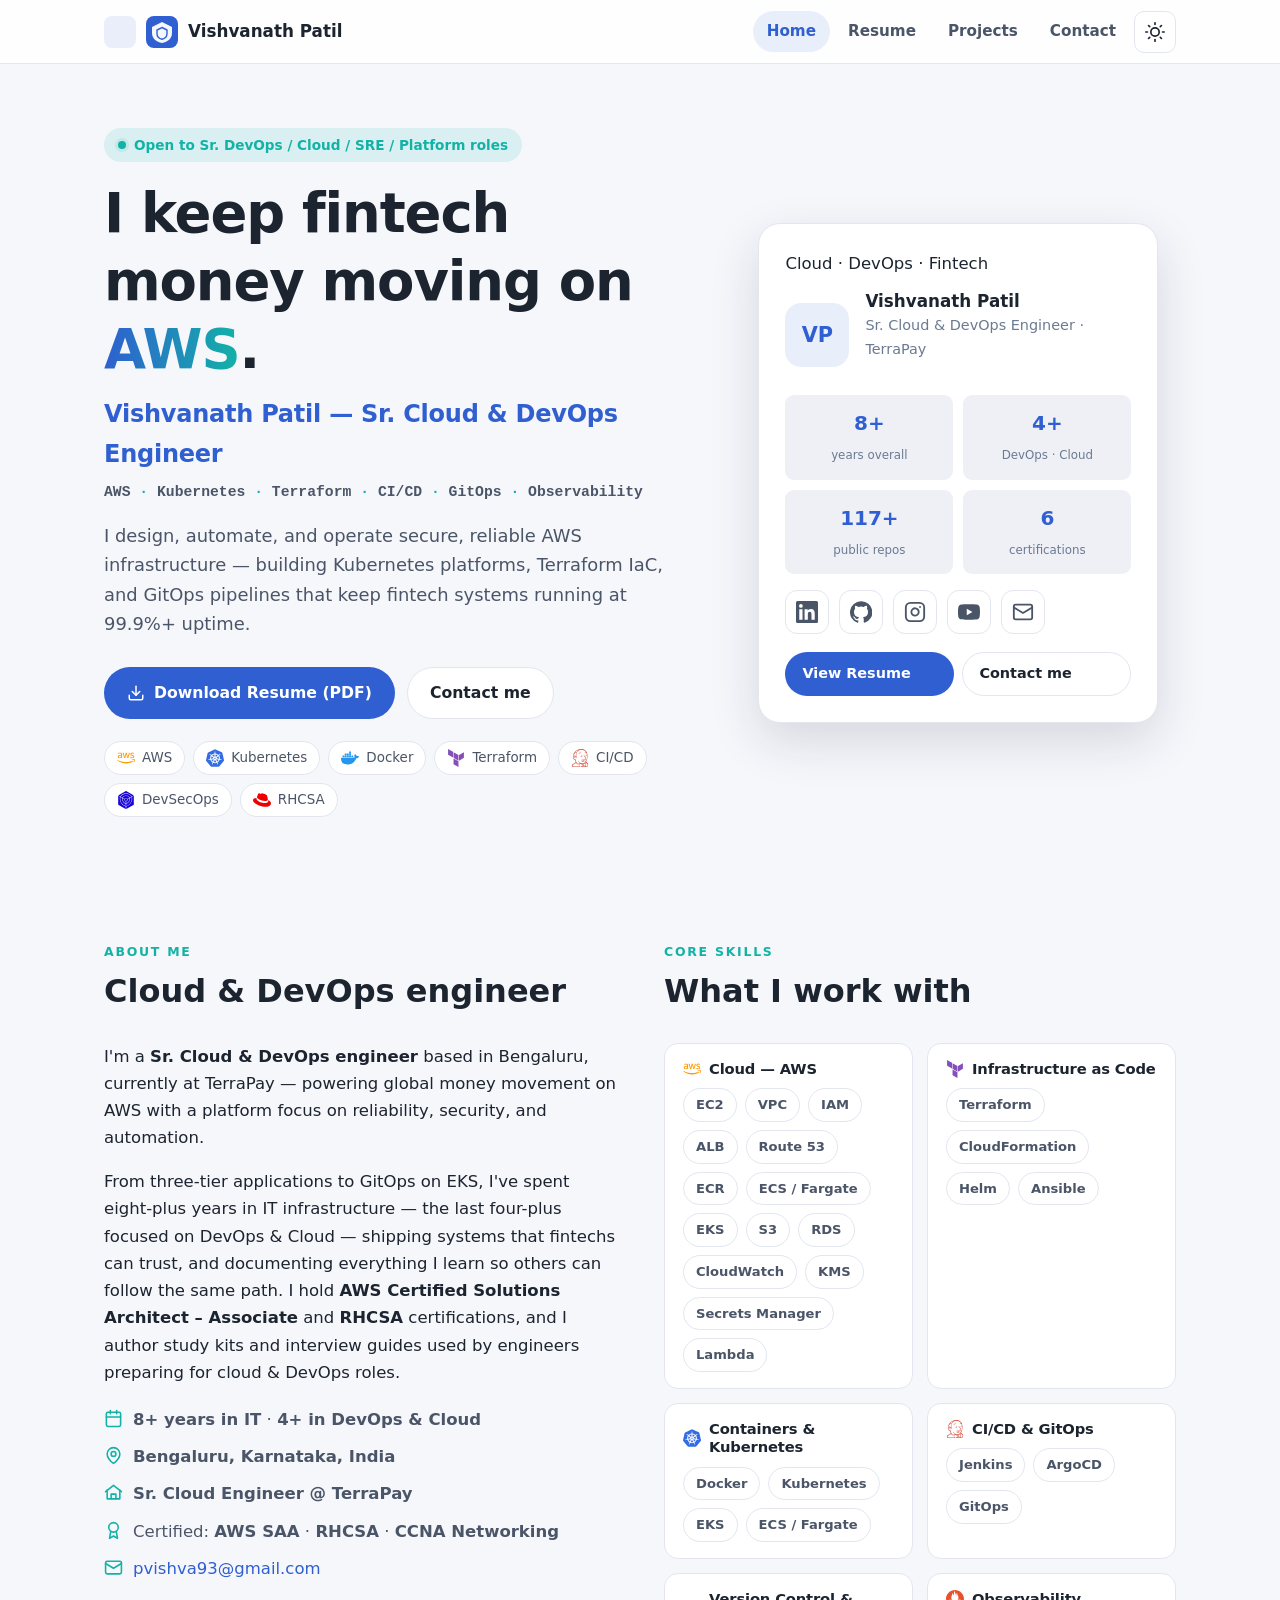
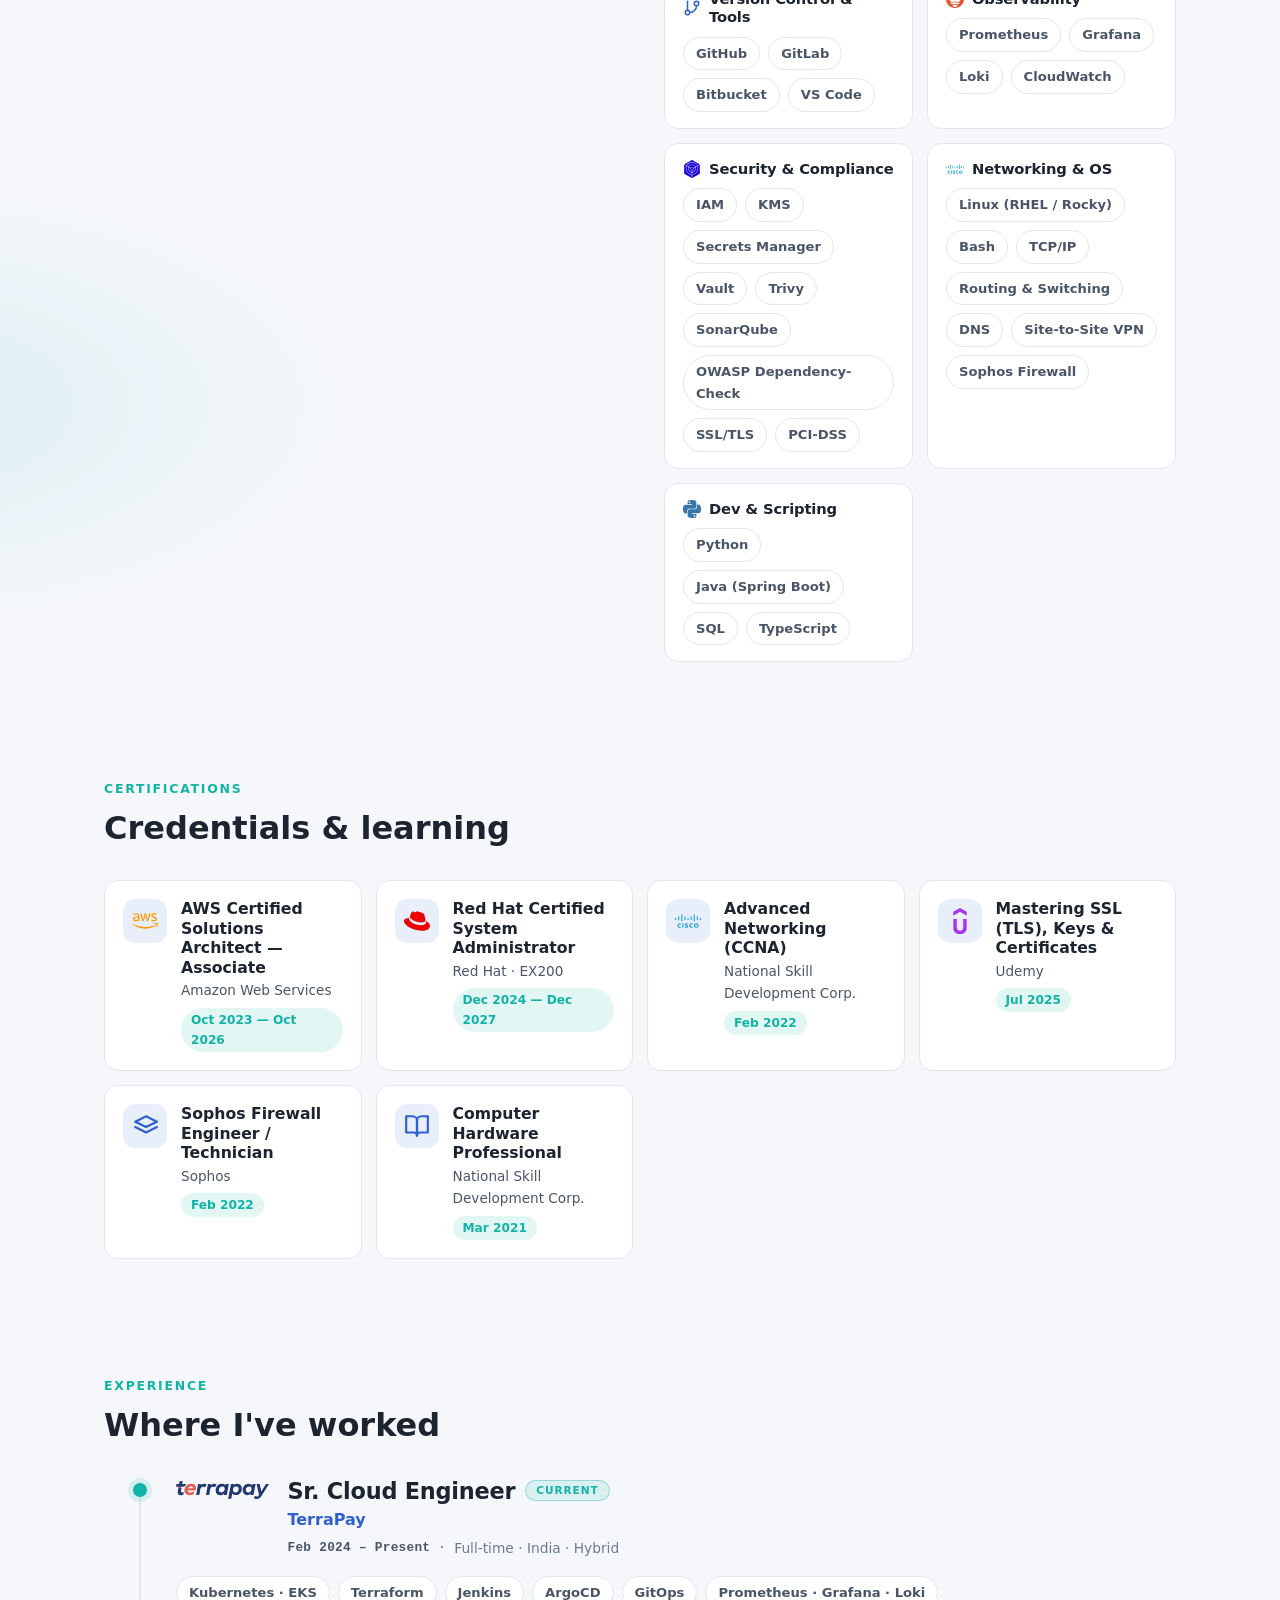
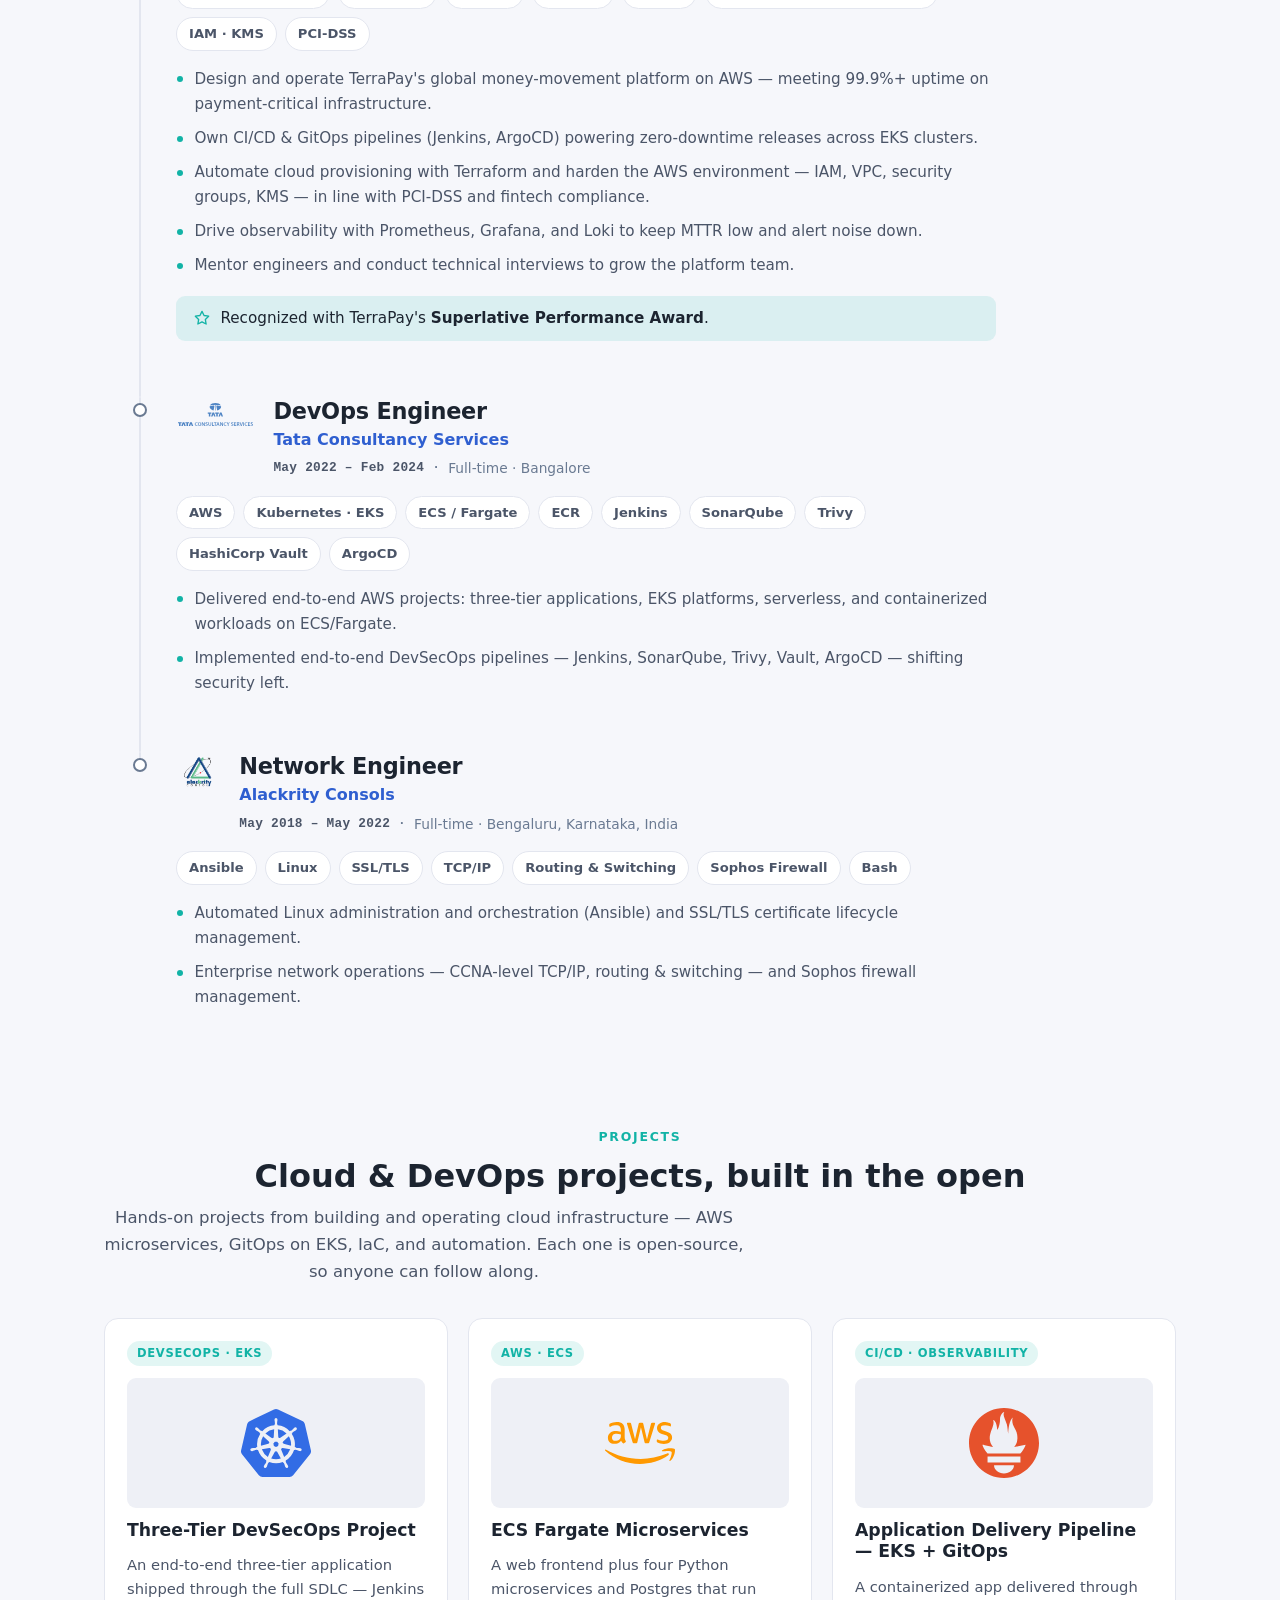
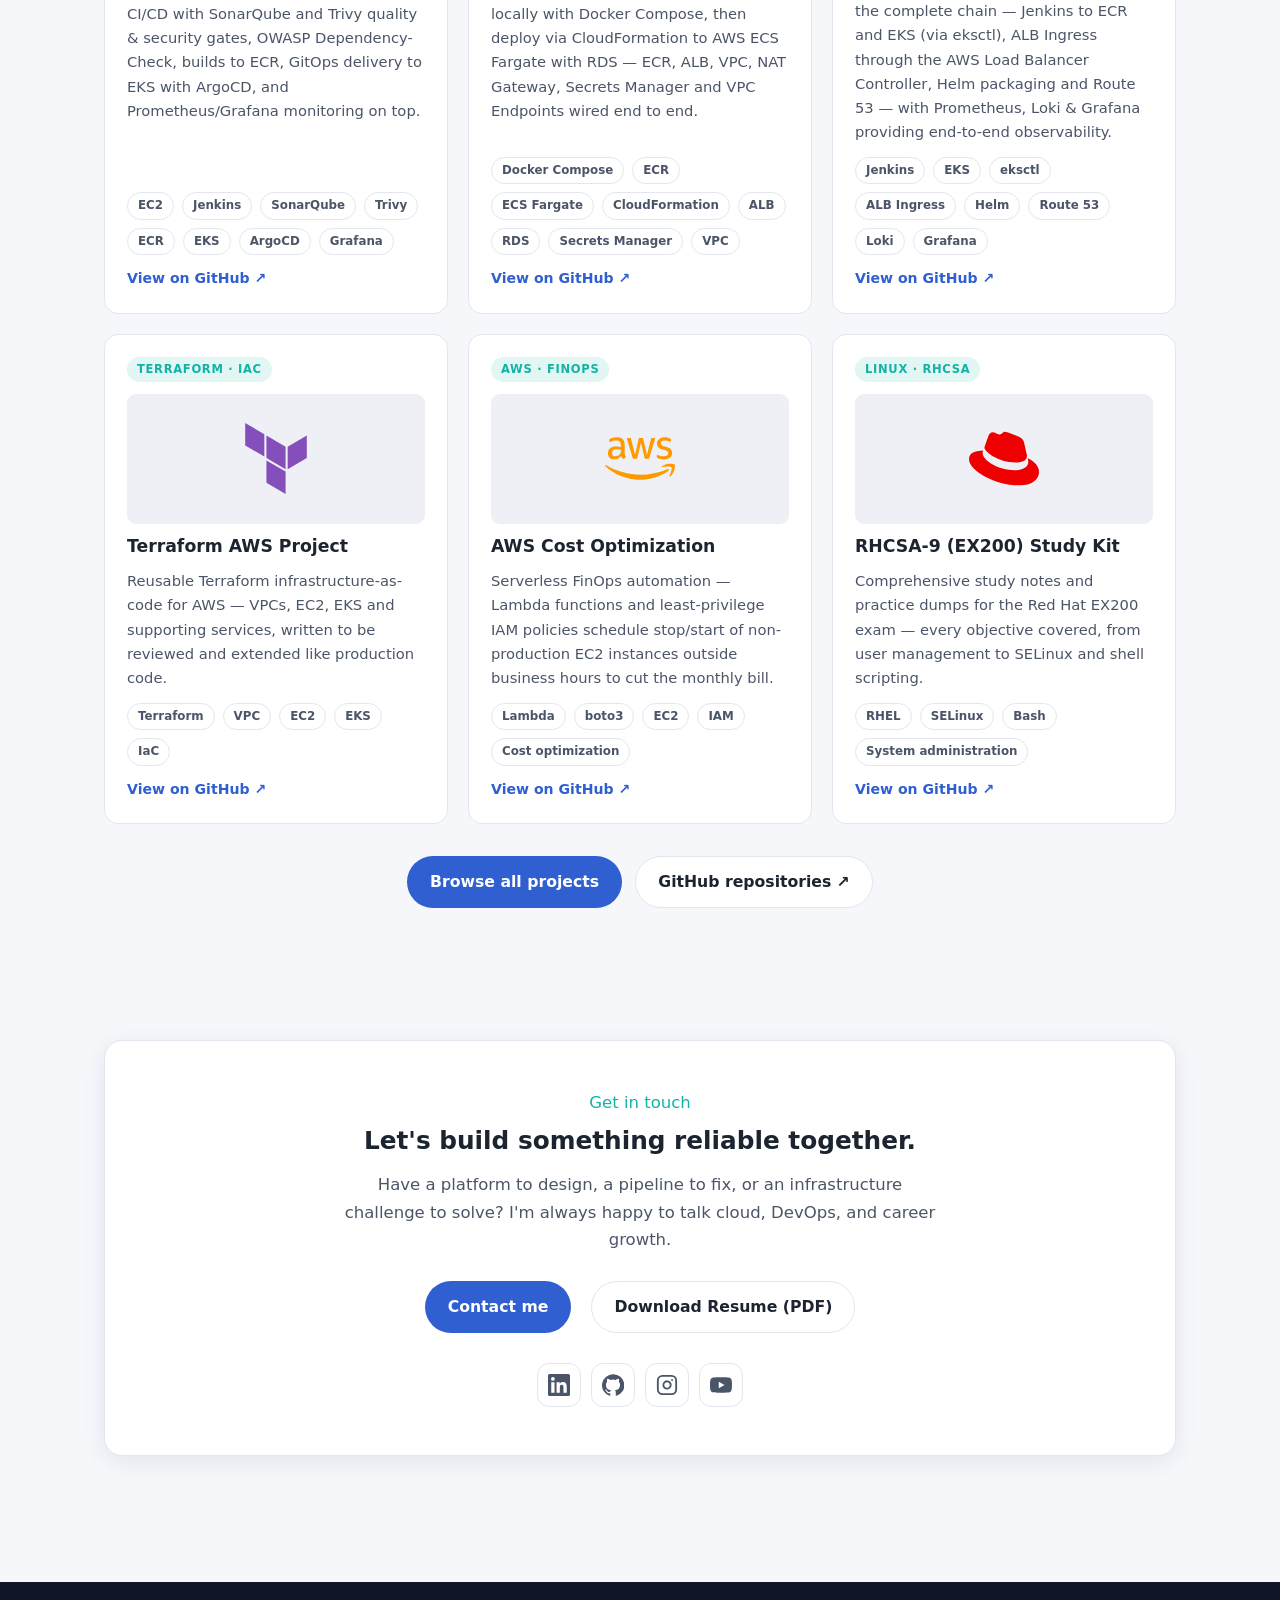
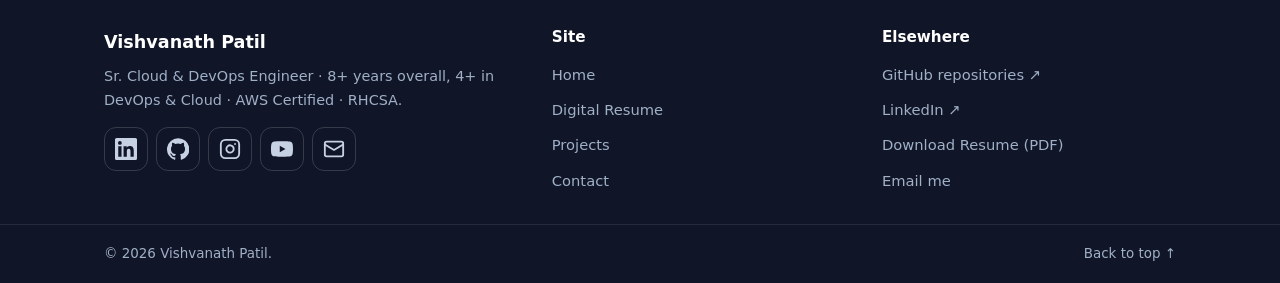
==== commit 2743fd71: "Revert "Portfolio upgrade: release-flow hero diagram, self-hosted type system, curated projects" Thi" ====
--- a/index.html
+++ b/index.html
@@ -93,120 +93,58 @@
     <!-- ======================= HERO ======================= -->
     <section class="hero">
       <div class="wrap hero-grid">
-        <div class="hero-copy">
+        <div>
           <span class="hero-eyebrow"><span class="dot"></span> Open to Sr. DevOps / Cloud / SRE / Platform roles</span>
           <h1>I keep fintech money moving on <span class="grad">AWS</span>.</h1>
           <p class="hero-role">Vishvanath Patil — Sr. Cloud &amp; DevOps Engineer</p>
-          <p class="hero-stack">AWS · Kubernetes · Terraform · GitOps · Observability</p>
-          <p class="hero-sub">I design and operate the AWS platform that moves cross-border payments at TerraPay — Kubernetes, Terraform, and GitOps run for 99.9%+ uptime.</p>
+          <p class="hero-stack">AWS <span class="dot-sep">·</span> Kubernetes <span class="dot-sep">·</span> Terraform <span class="dot-sep">·</span> CI/CD <span class="dot-sep">·</span> GitOps <span class="dot-sep">·</span> Observability</p>
+          <p class="hero-sub">I design, automate, and operate secure, reliable AWS infrastructure — building Kubernetes platforms, Terraform IaC, and GitOps pipelines that keep fintech systems running at 99.9%+ uptime.</p>
 
           <div class="hero-cta">
-            <a class="btn btn-primary" href="#projects">
-              <svg viewBox="0 0 24 24" fill="none" stroke="currentColor" stroke-width="2" stroke-linecap="round" stroke-linejoin="round" aria-hidden="true" focusable="false"><line x1="12" y1="3" x2="12" y2="21"/><polyline points="6 15 12 21 18 15"/></svg>
-              See the work
+            <a class="btn btn-primary" href="assets/resume/Resume.pdf" download="Vishvanath-Patil-Resume.pdf">
+              <svg viewBox="0 0 24 24" fill="none" stroke="currentColor" stroke-width="2" stroke-linecap="round" stroke-linejoin="round" aria-hidden="true" focusable="false"><path d="M21 15v4a2 2 0 0 1-2 2H5a2 2 0 0 1-2-2v-4"/><polyline points="7 10 12 15 17 10"/><line x1="12" y1="15" x2="12" y2="3"/></svg>
+              Download Resume (PDF)
             </a>
             <a class="btn btn-ghost" href="contact.html">Contact me</a>
           </div>
-          <p class="hero-aside">Prefer email? <a href="mailto:pvishva93@gmail.com">pvishva93@gmail.com</a> · or <a href="assets/resume/Resume.pdf" download="Vishvanath-Patil-Resume.pdf">grab the PDF resume ↗</a></p>
-        </div>
-
-        <!-- hero art: live release-flow panel -->
+
+          <ul class="hero-quick">
+            <li><img src="assets/img/brand/aws.svg" alt="">AWS</li>
+            <li><img src="assets/img/brand/kubernetes.svg" alt="">Kubernetes</li>
+            <li><img src="assets/img/brand/docker.svg" alt="">Docker</li>
+            <li><img src="assets/img/brand/terraform.svg" alt="">Terraform</li>
+            <li><img src="assets/img/brand/jenkins.svg" alt="">CI/CD</li>
+            <li><img src="assets/img/brand/trivy.svg" alt="">DevSecOps</li>
+            <li><img src="assets/img/brand/redhat.svg" alt="">RHCSA</li>
+          </ul>
+        </div>
+
+        <!-- hero art: profile card -->
         <div class="hero-art">
-          <div class="pipe-card">
-            <div class="pipe-top">
-              <span class="pipe-dot pipe-dot--a" aria-hidden="true"></span>
-              <span class="pipe-dot pipe-dot--b" aria-hidden="true"></span>
-              <span class="pipe-dot pipe-dot--c" aria-hidden="true"></span>
-              <span class="pipe-title">release-flow.terraform</span>
-            </div>
-            <div class="pipe-body">
-              <svg class="pipe-svg" viewBox="0 0 400 346" role="img" aria-label="Release pipeline diagram: code from git is built in Jenkins, stored in Amazon ECR, deployed to an EKS cluster by ArgoCD GitOps, and served to the payment API. The platform runs at 99.9%+ uptime under PCI-DSS, earned across 4+ years of DevOps work.">
-                <defs>
-                  <marker id="pipe-arrow" viewBox="0 0 10 10" refX="9" refY="5" markerWidth="7" markerHeight="7" orient="auto-start-reverse">
-                    <path class="pipe-arrow" d="M0 0 L10 5 L0 10 z"/>
-                  </marker>
-                </defs>
-
-                <!-- connectors -->
-                <g fill="none">
-                  <path class="pipe-flow" d="M166 27 L234 77" marker-end="url(#pipe-arrow)"/>
-                  <path class="pipe-flow" d="M309 92 L166 127" marker-end="url(#pipe-arrow)"/>
-                  <path class="pipe-flow" d="M166 127 L234 177" marker-end="url(#pipe-arrow)"/>
-                  <path class="pipe-flow" d="M309 192 L166 227" marker-end="url(#pipe-arrow)"/>
-                  <path class="pipe-flow" d="M166 227 L234 277" marker-end="url(#pipe-arrow)"/>
-                </g>
-
-                <!-- glow behind the EKS node -->
-                <rect class="pipe-glow" x="6" y="202" width="170" height="40" rx="12"/>
-
-                <!-- step 1: git · code -->
-                <g class="pipe-node">
-                  <rect class="pipe-box" x="16" y="12" width="150" height="30" rx="9"/>
-                  <circle cx="31" cy="27" r="9"/>
-                  <text x="31" y="30" text-anchor="middle">1</text>
-                  <text class="pipe-label" x="46" y="30">git · code</text>
-                </g>
-
-                <!-- step 2: jenkins · build -->
-                <g class="pipe-node">
-                  <rect class="pipe-box" x="234" y="62" width="150" height="30" rx="9"/>
-                  <circle cx="249" cy="77" r="9"/>
-                  <text x="249" y="80" text-anchor="middle">2</text>
-                  <text class="pipe-label" x="264" y="80">jenkins · build</text>
-                </g>
-
-                <!-- step 3: ecr · registry -->
-                <g class="pipe-node">
-                  <rect class="pipe-box" x="16" y="112" width="150" height="30" rx="9"/>
-                  <circle cx="31" cy="127" r="9"/>
-                  <text x="31" y="130" text-anchor="middle">3</text>
-                  <text class="pipe-label" x="46" y="130">ecr · registry</text>
-                </g>
-
-                <!-- step 4: argocd · gitops -->
-                <g class="pipe-node">
-                  <rect class="pipe-box" x="234" y="162" width="150" height="30" rx="9"/>
-                  <circle cx="249" cy="177" r="9"/>
-                  <text x="249" y="180" text-anchor="middle">4</text>
-                  <text class="pipe-label" x="264" y="180">argocd · gitops</text>
-                </g>
-
-                <!-- step 5: eks · 3 az -->
-                <g class="pipe-node">
-                  <rect class="pipe-box" x="16" y="212" width="150" height="30" rx="9"/>
-                  <circle cx="31" cy="227" r="9"/>
-                  <text x="31" y="230" text-anchor="middle">5</text>
-                  <text class="pipe-label" x="46" y="230">eks · 3 az</text>
-                </g>
-
-                <!-- step 6: payment api -->
-                <g class="pipe-node">
-                  <rect class="pipe-box" x="234" y="262" width="150" height="30" rx="9"/>
-                  <circle cx="249" cy="277" r="9"/>
-                  <text x="249" y="280" text-anchor="middle">6</text>
-                  <text class="pipe-label" x="264" y="280">payment api</text>
-                </g>
-
-                <!-- AWS badge -->
-                <g class="pipe-badge">
-                  <rect x="342" y="12" width="46" height="24" rx="7"/>
-                  <text x="365" y="28" text-anchor="middle">AWS</text>
-                </g>
-
-                <!-- proof chips -->
-                <g class="pipe-chip pipe-chip--ok">
-                  <rect x="8" y="304" width="110" height="26" rx="8"/>
-                  <text x="63" y="320" text-anchor="middle">99.9%+ uptime</text>
-                </g>
-                <g class="pipe-chip pipe-chip--primary">
-                  <rect x="134" y="304" width="110" height="26" rx="8"/>
-                  <text x="189" y="320" text-anchor="middle">PCI-DSS</text>
-                </g>
-                <g class="pipe-chip pipe-chip--primary">
-                  <rect x="258" y="304" width="110" height="26" rx="8"/>
-                  <text x="313" y="320" text-anchor="middle">4+ yrs DevOps</text>
-                </g>
-              </svg>
+          <div class="hero-card">
+            <div class="card-top">
+              <span class="card-tag">Cloud · DevOps · Fintech</span>
+            </div>
+            <div style="display:flex; align-items:center; gap:16px; margin-top:14px;">
+              <span data-avatar style="flex:0 0 auto; width:64px; height:64px; border-radius:16px; background:var(--primary-soft); color:var(--primary); display:inline-flex; align-items:center; justify-content:center; font-weight:800; font-size:1.3rem;">VP</span>
+              <div>
+                <h3>Vishvanath Patil</h3>
+                <p class="who">Sr. Cloud &amp; DevOps Engineer · TerraPay</p>
+              </div>
+            </div>
+
+            <div class="card-stats">
+              <div class="card-stat"><b>8+</b><span>years overall</span></div>
+              <div class="card-stat"><b>4+</b><span>DevOps · Cloud</span></div>
+              <div class="card-stat"><b data-stat="repos">117+</b><span>public repos</span></div>
+              <div class="card-stat"><b data-stat="certs">6</b><span>certifications</span></div>
+            </div>
+
+            <ul class="socials" data-socials="mail" style="margin-bottom:18px;"></ul>
+
+            <div class="card-actions">
+              <a class="btn btn-primary btn-sm" href="resume.html">View Resume</a>
+              <a class="btn btn-ghost btn-sm" href="contact.html">Contact me</a>
             </div>
           </div>
         </div>
--- a/assets/css/style.css
+++ b/assets/css/style.css
@@ -14,17 +14,13 @@
   --border: #e3e6ef;
   --text: #1c2430;
   --text-soft: #4b5568;
-  --text-faint: #5b6b82;   /* WCAG AA on light bg */
+  --text-faint: #6a7a92;   /* bumped for WCAG AA on light bg */
 
   --primary: #2f5fd0;
   --primary-ink: #1e3f8f;
   --primary-soft: rgba(47, 95, 208, 0.10);
   --accent: #12b3a6;      /* fintech teal accent */
   --accent-soft: rgba(18, 179, 166, 0.12);
-  --accent-ink: #0d6f66;  /* teal darkened for small text (AA) */
-  --ok: #059669;          /* status green — fills, dots, borders only */
-  --ok-ink: #047857;      /* status text on light (AA) */
-  --ok-soft: rgba(5, 150, 105, 0.12);
   --danger: #d9534f;
 
   /* brand social colors */
@@ -33,10 +29,10 @@
   --brand-instagram: #e1306c;
   --brand-youtube: #ff0000;
 
-  /* typography — self-hosted variable fonts (assets/fonts) */
-  --font-display: "Space Grotesk", "Segoe UI", -apple-system, BlinkMacSystemFont, system-ui, Roboto, sans-serif;
-  --font-body: "Inter", "Segoe UI", -apple-system, BlinkMacSystemFont, system-ui, Roboto, sans-serif;
-  --font-mono: "JetBrains Mono", "Cascadia Code", "Consolas", "SF Mono", Menlo, monospace;
+  /* typography */
+  --font-sans: "Segoe UI", -apple-system, BlinkMacSystemFont, system-ui,
+               Roboto, "Helvetica Neue", Arial, sans-serif;
+  --font-mono: "Cascadia Code", "Consolas", "SF Mono", Menlo, monospace;
 
   --radius: 14px;
   --radius-sm: 9px;
@@ -48,29 +44,6 @@
   --maxw: 1120px;
   --transition: 0.18s ease;
   --footer-bg: #101527;
-}
-
-/* ---------- 1b. Self-hosted fonts (variable) ---------- */
-@font-face {
-  font-family: "Space Grotesk";
-  src: url("../fonts/space-grotesk.woff2") format("woff2");
-  font-weight: 300 700;
-  font-style: normal;
-  font-display: swap;
-}
-@font-face {
-  font-family: "Inter";
-  src: url("../fonts/inter.woff2") format("woff2");
-  font-weight: 100 900;
-  font-style: normal;
-  font-display: swap;
-}
-@font-face {
-  font-family: "JetBrains Mono";
-  src: url("../fonts/jetbrains-mono.woff2") format("woff2");
-  font-weight: 100 800;
-  font-style: normal;
-  font-display: swap;
 }
 
 /* Dark theme */
@@ -90,10 +63,6 @@
   --primary-soft: rgba(126, 162, 255, 0.14);
   --accent: #2ed3c4;
   --accent-soft: rgba(46, 211, 196, 0.14);
-  --accent-ink: #2ed3c4;
-  --ok: #34d399;
-  --ok-ink: #6ee7b7;
-  --ok-soft: rgba(52, 211, 153, 0.16);
 
   --brand-github: #e2e5ea;
   --shadow-sm: 0 1px 2px rgba(0, 0, 0, 0.4);
@@ -119,12 +88,10 @@
 
 body {
   margin: 0;
-  font-family: var(--font-body);
+  font-family: var(--font-sans);
   font-size: 16.5px;
   line-height: 1.65;
   color: var(--text);
-  -webkit-font-smoothing: antialiased;
-  -moz-osx-font-smoothing: grayscale;
   background:
     radial-gradient(1100px 520px at 85% -10%, var(--primary-soft), transparent 60%),
     radial-gradient(900px 420px at -10% 30%, var(--accent-soft), transparent 55%),
@@ -135,14 +102,7 @@
 img, svg { display: block; max-width: 100%; }
 a { color: var(--primary); text-decoration: none; }
 a:hover { text-decoration: underline; }
-h1, h2, h3, h4 {
-  font-family: var(--font-display);
-  font-weight: 700;
-  line-height: 1.15;
-  letter-spacing: -0.02em;
-  margin: 0 0 0.5em;
-  color: var(--text);
-}
+h1, h2, h3, h4 { line-height: 1.25; margin: 0 0 0.5em; color: var(--text); }
 p { margin: 0 0 1em; }
 ul { margin: 0; padding-left: 1.2em; }
 code { font-family: var(--font-mono); font-size: 0.9em;
@@ -168,7 +128,7 @@
   display: inline-block; text-transform: uppercase; letter-spacing: 0.14em;
   font-size: 0.78rem; font-weight: 700; color: var(--accent); margin-bottom: 8px;
 }
-.section-head h2 { font-size: clamp(1.6rem, 3vw, 2.15rem); letter-spacing: -0.025em; text-wrap: balance; margin-bottom: 8px; }
+.section-head h2 { font-size: clamp(1.5rem, 3vw, 2rem); margin-bottom: 8px; }
 .section-head p { color: var(--text-soft); max-width: 640px; margin: 0; }
 
 /* ---------- 4. Navbar ---------- */
@@ -181,8 +141,7 @@
 }
 .nav-inner { max-width: var(--maxw); margin-inline: auto; height: 100%;
              padding-inline: 24px; display: flex; align-items: center; gap: 16px; }
-.nav-brand { display: flex; align-items: center; gap: 10px;
-             font-family: var(--font-display); font-weight: 700; letter-spacing: -0.01em;
+.nav-brand { display: flex; align-items: center; gap: 10px; font-weight: 800;
              font-size: 1.05rem; color: var(--text); }
 .nav-brand .nav-photo { width: 32px; height: 32px; flex: 0 0 auto; border-radius: 8px;
                         overflow: hidden; background: var(--primary-soft); }
@@ -234,7 +193,7 @@
 /* ---------- 5. Buttons ---------- */
 .btn {
   display: inline-flex; align-items: center; gap: 9px;
-  padding: 12px 22px; border-radius: 10px; font-weight: 700; font-size: 0.98rem;
+  padding: 12px 22px; border-radius: 999px; font-weight: 700; font-size: 0.98rem;
   border: 1px solid transparent; cursor: pointer; text-decoration: none;
   transition: transform var(--transition), box-shadow var(--transition), background var(--transition);
 }
@@ -264,16 +223,14 @@
   box-shadow: 0 0 0 3px var(--accent-soft); animation: pulse 2.4s linear infinite; }
 @keyframes pulse { 0%,100% { opacity: 1; } 50% { opacity: 0.35; } }
 
-.hero h1 { font-size: clamp(2.5rem, 5.5vw, 3.9rem); letter-spacing: -0.035em;
-           line-height: 1.08; text-wrap: balance; margin-bottom: 0.2em; }
+.hero h1 { font-size: clamp(2.1rem, 5vw, 3.4rem); letter-spacing: -0.02em; margin-bottom: 0.2em; }
 .hero h1 .grad {
   background: linear-gradient(92deg, var(--primary), var(--accent));
   -webkit-background-clip: text; background-clip: text; color: transparent;
 }
 .hero-sub { font-size: 1.12rem; color: var(--text-soft); max-width: 560px; }
 .hero-role {
-  font-family: var(--font-display); font-size: clamp(1.2rem, 2.6vw, 1.5rem);
-  font-weight: 700; letter-spacing: -0.01em;
+  font-size: clamp(1.2rem, 2.6vw, 1.5rem); font-weight: 800; letter-spacing: -0.01em;
   color: var(--primary); margin: 0 0 6px;
 }
 .hero-stack {
@@ -305,59 +262,6 @@
 .card-actions { display: flex; gap: 8px; }
 .card-actions .btn { flex: 1; }
 
-/* ---------- 6b. Hero build-out ---------- */
-.hero-copy { min-width: 0; }
-.hero-sub { font-size: 1.12rem; color: var(--text-soft); max-width: 560px; }
-.hero-aside { margin: 6px 0 0; font-size: 0.9rem; color: var(--text-faint); }
-.hero-aside a { font-weight: 700; color: var(--primary); }
-
-/* ---------- 6c. Release-flow diagram panel ---------- */
-.hero-art { display: flex; justify-content: center; }
-.pipe-card {
-  width: 100%; max-width: 440px; background: var(--surface);
-  border: 1px solid var(--border); border-radius: 14px;
-  overflow: hidden; box-shadow: var(--shadow-lg);
-}
-.pipe-top {
-  display: flex; align-items: center; gap: 6px; padding: 10px 14px;
-  background: var(--surface-muted); border-bottom: 1px solid var(--border);
-}
-.pipe-dot { width: 9px; height: 9px; border-radius: 50%; }
-.pipe-dot--a { background: var(--danger); }
-.pipe-dot--b { background: #eab308; }
-.pipe-dot--c { background: var(--ok); }
-.pipe-title {
-  margin-left: 6px; font-family: var(--font-mono); font-size: 0.7rem;
-  font-weight: 700; letter-spacing: 0.07em; text-transform: uppercase; color: var(--text-faint);
-}
-.pipe-body { padding: 14px 14px 10px; }
-.pipe-svg { width: 100%; height: auto; display: block; }
-
-/* svg internals — CSS vars work in inline SVG */
-.pipe-flow { fill: none; stroke: var(--primary); stroke-width: 1.5; stroke-linecap: round;
-             stroke-dasharray: 5 6; animation: pipe-flow 0.9s linear infinite; }
-@keyframes pipe-flow { to { stroke-dashoffset: -11; } }
-.pipe-arrow { fill: var(--primary); }
-.pipe-node .pipe-box { fill: var(--surface-muted); stroke: var(--border); }
-.pipe-node circle { fill: var(--primary); }
-.pipe-node text { fill: #fff; font-weight: 800; }
-.pipe-node .pipe-label { fill: var(--text); }
-.pipe-glow { fill: var(--accent-soft); animation: pulse 2.4s linear infinite; }
-.pipe-badge rect { fill: var(--primary-soft); stroke: color-mix(in srgb, var(--primary) 45%, transparent); }
-.pipe-badge text { fill: var(--primary); font-weight: 800; }
-.pipe-chip rect { fill: var(--surface-muted); stroke: var(--border); }
-.pipe-chip text { font-weight: 700; }
-.pipe-chip--ok rect { fill: var(--ok-soft); stroke: color-mix(in srgb, var(--ok) 55%, transparent); }
-.pipe-chip--ok text { fill: var(--ok-ink); }
-.pipe-chip--primary rect { fill: var(--primary-soft); stroke: color-mix(in srgb, var(--primary) 45%, transparent); }
-.pipe-chip--primary text { fill: var(--primary); }
-.pipe-node text, .pipe-badge text, .pipe-chip text { font-family: var(--font-mono); font-size: 8px; }
-
-@media (max-width: 640px) {
-  .pipe-body { padding: 10px 10px 8px; }
-  .pipe-title { font-size: 0.62rem; }
-}
-
 /* ---------- 7. Socials ---------- */
 .socials { display: flex; gap: 10px; list-style: none; padding: 0; margin: 0; }
 .socials a {
@@ -403,14 +307,6 @@
 }
 /* smaller variant for project cards */
 .chips-sm li { font-size: 0.74rem; padding: 3px 10px; }
-
-/* tiny uppercase labels — engineering mono */
-.section-head .eyebrow,
-.resume h2,
-.resume .r-item .meta,
-.exp-tag, .card-tag, .card-price {
-  font-family: var(--font-mono);
-}
 
 /* ---------- 9. Certs ---------- */
 .cert-grid { display: grid; grid-template-columns: repeat(auto-fill, minmax(min(250px, 100%), 1fr)); gap: 14px; }
@@ -470,7 +366,7 @@
 .exp-logo--tcs img { height: 27px; }
 .exp-logo--alackrity img { height: 32px; }
 .exp-role {
-  font-family: var(--font-display); display: flex; align-items: center; flex-wrap: wrap; gap: 4px 10px;
+  display: flex; align-items: center; flex-wrap: wrap; gap: 4px 10px;
   margin: 0; font-size: clamp(1.15rem, 2.4vw, 1.4rem); letter-spacing: -0.01em;
 }
 .exp-tag {
@@ -564,8 +460,7 @@
   border: 1px solid var(--border); border-radius: 18px; padding: clamp(28px, 5vw, 56px);
   box-shadow: var(--shadow-md);
 }
-.resume h1 { font-family: var(--font-display); font-size: clamp(1.8rem, 4vw, 2.4rem);
-             letter-spacing: -0.03em; margin: 0 0 2px; }
+.resume h1 { font-size: clamp(1.8rem, 4vw, 2.4rem); letter-spacing: -0.01em; margin: 0 0 2px; }
 .resume .r-role { color: var(--primary); font-weight: 800; font-size: 1.05rem; margin-bottom: 2px; }
 .resume .r-open { color: var(--text-soft); font-weight: 700; font-size: 0.92rem; margin: 0 0 2px; }
 .resume .r-contact { display: flex; flex-wrap: wrap; gap: 6px 18px; font-size: 0.86rem;
@@ -634,8 +529,7 @@
   display: grid; grid-template-columns: 1.4fr 1fr 1fr; gap: 36px; }
 @media (max-width: 860px) { .footer-inner { grid-template-columns: 1fr; gap: 26px; } }
 .footer h4 { color: #fff; font-size: 0.95rem; margin-bottom: 14px; }
-.footer .f-brand { font-family: var(--font-display); font-weight: 700; letter-spacing: -0.01em;
-                   color: #fff; font-size: 1.1rem; margin: 0 0 8px; }
+.footer .f-brand { font-weight: 800; color: #fff; font-size: 1.1rem; margin: 0 0 8px; }
 .footer p { font-size: 0.9rem; }
 .footer ul { list-style: none; padding: 0; margin: 0; display: grid; gap: 8px; }
 .footer ul a { color: #9fb0c7; font-size: 0.92rem; }
@@ -650,7 +544,7 @@
 /* ---------- 15. 404 ---------- */
 .nf { min-height: 60vh; display: flex; flex-direction: column; align-items: center;
   justify-content: center; text-align: center; gap: 6px; }
-.nf .code { font-family: var(--font-display); font-size: clamp(3rem, 10vw, 6rem); font-weight: 700; line-height: 1;
+.nf .code { font-size: clamp(3rem, 10vw, 6rem); font-weight: 900; line-height: 1;
   background: linear-gradient(92deg, var(--primary), var(--accent));
   -webkit-background-clip: text; background-clip: text; color: transparent; }
 .nf p { color: var(--text-soft); max-width: 440px; }
